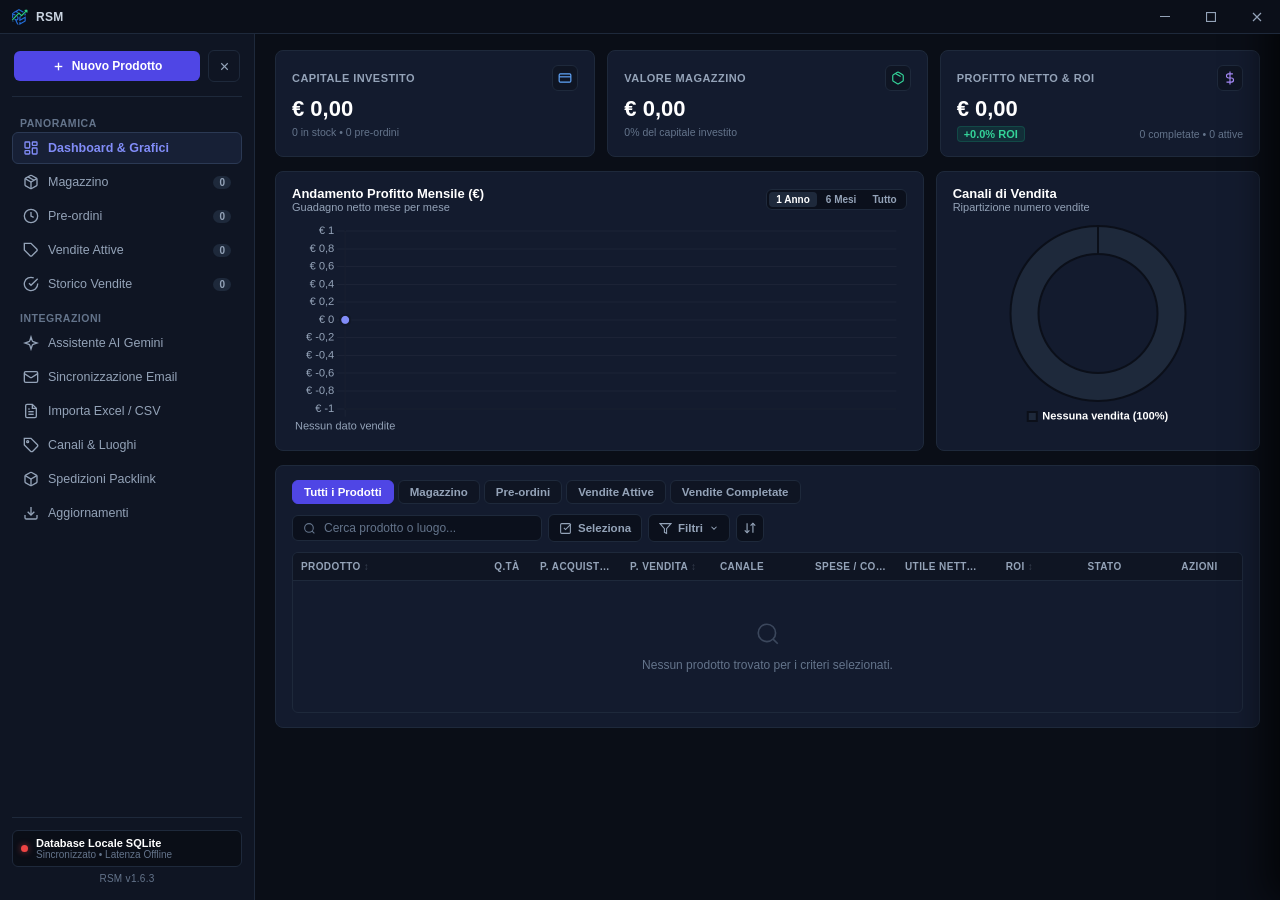
==== web/index.html @ dda4f883 "refactor(shipping): clean AI header texts and empty package fields on Custom preset" ====
<!DOCTYPE html>
<html lang="it">
<head>
  <meta charset="UTF-8" />
  <meta name="viewport" content="width=device-width, initial-scale=1.0" />
  <title></title>
  <link rel="stylesheet" href="styles.css" />
  <script src="chart.min.js"></script>
</head>
<body>
  <!-- ====================================================================
       BARRA SUPERIORE FRAMELESS (CUSTOM WINDOW TITLEBAR)
       ==================================================================== -->
  <header class="custom-titlebar" id="customTitlebar" data-tauri-drag-region>
    <div class="titlebar-left" data-tauri-drag-region ondblclick="toggleMaximizeWindow()">
      <img src="app_icon.png" alt="RSM" class="titlebar-icon" />
      <span class="titlebar-title">RSM</span>
    </div>
    <div class="titlebar-drag-region" data-tauri-drag-region ondblclick="toggleMaximizeWindow()"></div>
    <div class="titlebar-controls">
      <button type="button" class="window-ctrl-btn" id="windowMinBtn" title="Riduci a icona" onclick="minimizeWindow()" aria-label="Riduci a icona">
        <svg width="10" height="1" viewBox="0 0 10 1" fill="currentColor">
          <rect width="10" height="1"/>
        </svg>
      </button>
      <button type="button" class="window-ctrl-btn" id="windowMaxBtn" title="Ingrandisci" onclick="toggleMaximizeWindow()" aria-label="Ingrandisci o Ripristina">
        <svg width="10" height="10" viewBox="0 0 10 10" fill="none" stroke="currentColor" stroke-width="1.2">
          <rect width="9" height="9" x="0.5" y="0.5"/>
        </svg>
      </button>
      <button type="button" class="window-ctrl-btn close" id="windowCloseBtn" title="Chiudi" onclick="closeWindow()" aria-label="Chiudi finestra">
        <svg width="10" height="10" viewBox="0 0 10 10" fill="none" stroke="currentColor" stroke-width="1.2">
          <path d="M1 1l8 8M9 1L1 9"/>
        </svg>
      </button>
    </div>
  </header>

  <!-- Layout Applicativo Principale -->
  <div class="app-layout">
    
    <!-- Pulsante fluttuante per riaprire la sidebar a tutto schermo -->
    <button class="open-sidebar-btn" id="openSidebarBtn" title="Apri barra laterale" onclick="toggleSidebar(true)">
      <svg width="16" height="16" viewBox="0 0 24 24" fill="none" stroke="currentColor" stroke-width="2">
        <rect width="18" height="18" x="3" y="3" rx="2"/><path d="M9 3v18"/>
      </svg>
    </button>

    <!-- ====================================================================
         SIDEBAR DI NAVIGAZIONE (COLLAPSIBILE)
         ==================================================================== -->
    <aside class="sidebar" id="appSidebar">
      <div>
        <!-- Testata Sidebar: Pulsante Nuovo Prodotto e Chiusura Tendina -->
        <div class="sidebar-top-row">
          <button class="btn-sidebar-add" onclick="openAddProductModal()" title="Aggiungi prodotto all'inventario">
            <svg width="13" height="13" viewBox="0 0 24 24" fill="none" stroke="currentColor" stroke-width="2.5">
              <line x1="12" y1="5" x2="12" y2="19"></line><line x1="5" y1="12" x2="19" y2="12"></line>
            </svg>
            <span>Nuovo Prodotto</span>
          </button>
          <button class="sidebar-toggle-btn" id="closeSidebarBtn" title="Nascondi barra laterale" onclick="toggleSidebar(false)">
            <svg width="13" height="13" viewBox="0 0 24 24" fill="none" stroke="currentColor" stroke-width="2">
              <path d="M18 6 6 18"/><path d="m6 6 12 12"/>
            </svg>
          </button>
        </div>

        <!-- Menu di Navigazione Principale -->
        <div class="nav-group-title">PANORAMICA</div>
        <ul class="nav-list">
          <li class="nav-item active" data-section="dashboard">
            <div class="nav-item-left">
              <svg viewBox="0 0 24 24" fill="none" stroke="currentColor"><rect width="7" height="9" x="3" y="3" rx="1"/><rect width="7" height="5" x="14" y="3" rx="1"/><rect width="7" height="9" x="14" y="12" rx="1"/><rect width="7" height="5" x="3" y="16" rx="1"/></svg>
              <span>Dashboard & Grafici</span>
            </div>
          </li>
          <li class="nav-item" data-section="magazzino">
            <div class="nav-item-left">
              <svg viewBox="0 0 24 24" fill="none" stroke="currentColor"><path d="m7.5 4.27 9 5.15"/><path d="M21 8a2 2 0 0 0-1-1.73l-7-4a2 2 0 0 0-2 0l-7 4A2 2 0 0 0 3 8v8a2 2 0 0 0 1 1.73l7 4a2 2 0 0 0 2 0l7-4A2 2 0 0 0 21 16Z"/><path d="m3.3 7 8.7 5 8.7-5"/><path d="M12 22V12"/></svg>
              <span>Magazzino</span>
            </div>
            <span class="nav-badge" id="badge-stock">24</span>
          </li>
          <li class="nav-item" data-section="preordini">
            <div class="nav-item-left">
              <svg viewBox="0 0 24 24" fill="none" stroke="currentColor"><circle cx="12" cy="12" r="10"/><polyline points="12 6 12 12 16 14"/></svg>
              <span>Pre-ordini</span>
            </div>
            <span class="nav-badge" id="badge-preorder">6</span>
          </li>
          <li class="nav-item" data-section="vendite">
            <div class="nav-item-left">
              <svg viewBox="0 0 24 24" fill="none" stroke="currentColor"><path d="m20.59 13.41-7.17 7.17a2 2 0 0 1-2.83 0L2 12V2h10l8.59 8.59a2 2 0 0 1 0 2.82z"/><line x1="7" x2="7.01" y1="7" y2="7"/></svg>
              <span>Vendite Attive</span>
            </div>
            <span class="nav-badge" id="badge-active">8</span>
          </li>
          <li class="nav-item" data-section="storico">
            <div class="nav-item-left">
              <svg viewBox="0 0 24 24" fill="none" stroke="currentColor"><path d="M22 11.08V12a10 10 0 1 1-5.93-9.14"/><polyline points="22 4 12 14.01 9 11.01"/></svg>
              <span>Storico Vendite</span>
            </div>
            <span class="nav-badge" id="badge-completed">84</span>
          </li>
        </ul>

        <div class="nav-group-title">INTEGRAZIONI</div>
        <ul class="nav-list">
          <li class="nav-item" onclick="openAIModal()">
            <div class="nav-item-left">
              <svg viewBox="0 0 24 24" fill="none" stroke="currentColor"><path d="m12 3-1.9 5.8a2 2 0 0 1-1.3 1.3L3 12l5.8 1.9a2 2 0 0 1 1.3 1.3L12 21l1.9-5.8a2 2 0 0 1 1.3-1.3L21 12l-5.8-1.9a2 2 0 0 1-1.3-1.3Z"/></svg>
              <span>Assistente AI Gemini</span>
            </div>
          </li>
          <li class="nav-item" onclick="openEmailSyncModal()">
            <div class="nav-item-left">
              <svg viewBox="0 0 24 24" fill="none" stroke="currentColor"><rect width="20" height="16" x="2" y="4" rx="2"/><path d="m22 7-8.97 5.7a1.94 1.94 0 0 1-2.06 0L2 7"/></svg>
              <span>Sincronizzazione Email</span>
            </div>
          </li>
          <li class="nav-item" onclick="triggerExcelFileInput()">
            <div class="nav-item-left">
              <svg viewBox="0 0 24 24" fill="none" stroke="currentColor"><path d="M14 2H6a2 2 0 0 0-2 2v16a2 2 0 0 0 2 2h12a2 2 0 0 0 2-2V8z"/><polyline points="14 2 14 8 20 8"/><line x1="8" y1="13" x2="16" y2="13"/><line x1="8" y1="17" x2="16" y2="17"/><polyline points="10 9 9 9 8 9"/></svg>
              <span>Importa Excel / CSV</span>
            </div>
          </li>
          <li class="nav-item" onclick="openManagePlacesModal()">
            <div class="nav-item-left">
              <svg viewBox="0 0 24 24" fill="none" stroke="currentColor"><path d="M12 2H2v10l9.29 9.29c.94.94 2.48.94 3.42 0l6.58-6.58c.94-.94.94-2.48 0-3.42L12 2Z"/><circle cx="7" cy="7" r="1.5"/></svg>
              <span>Canali & Luoghi</span>
            </div>
          </li>
          <li class="nav-item" onclick="openPacklinkModal()">
            <div class="nav-item-left">
              <svg viewBox="0 0 24 24" fill="none" stroke="currentColor"><path d="M21 16V8a2 2 0 0 0-1-1.73l-7-4a2 2 0 0 0-2 0l-7 4A2 2 0 0 0 3 8v8a2 2 0 0 0 1 1.73l7 4a2 2 0 0 0 2 0l7-4A2 2 0 0 0 21 16z"/><polyline points="3.27 6.96 12 12.01 20.73 6.96"/><line x1="12" y1="22.08" x2="12" y2="12"/></svg>
              <span>Spedizioni Packlink</span>
            </div>
            <span id="packlink-nav-badge" class="nav-badge" style="display: none; background: rgba(99, 102, 241, 0.2); color: #c7d2fe; font-weight: 700; font-size: 9px; padding: 2px 5px;">PRO</span>
          </li>
          <li class="nav-item" id="nav-item-updater" onclick="checkForUpdates(true)">
            <div class="nav-item-left">
              <svg viewBox="0 0 24 24" fill="none" stroke="currentColor"><path d="M21 15v4a2 2 0 0 1-2 2H5a2 2 0 0 1-2-2v-4"/><polyline points="7 10 12 15 17 10"/><line x1="12" x2="12" y1="15" y2="3"/></svg>
              <span>Aggiornamenti</span>
            </div>
            <span id="update-badge" class="nav-badge" style="display: none; background: #10b981; color: #fff; font-weight: 700;">NEW</span>
          </li>
        </ul>
        <input type="file" id="excelFileInput" accept=".xlsx,.xlsm,.xls,.csv" style="display:none;" onchange="handleExcelFileSelected(event)" />
      </div>

      <!-- Footer della Sidebar -->
      <div class="sidebar-footer">
        <div class="status-pill">
          <div class="status-indicator" id="bridge-status-indicator"></div>
          <div>
            <div style="font-weight: 600; color: #fff;">Database Locale SQLite</div>
            <div style="font-size: 10px; color: var(--text-dim);">Sincronizzato • Latenza <span id="bridge-latency-val">1ms</span></div>
          </div>
        </div>
        <div style="font-size: 10px; color: var(--text-dim); margin-top: 6px; text-align: center; letter-spacing: 0.3px;">
          RSM v<span id="app-version-label">1.6.3</span>
        </div>
      </div>
    </aside>

    <!-- ====================================================================
         CONTENUTO PRINCIPALE (SENZA HEADER SUPERIORE, TUTTO SPAZIO UTILE)
         ==================================================================== -->
    <main class="main-wrapper">
      
      <!-- Scrollable Workspace -->
      <div class="content-scroll">

        <!-- ================================================================
             RIGA 1: 3 CARD KPI (COME DA DISEGNO)
             ================================================================ -->
        <section class="kpi-grid">
          
          <!-- Card 1: Capitale Investito -->
          <div class="flat-card kpi-card blue">
            <div class="card-content">
              <div class="kpi-card-header">
                <span class="kpi-title">Capitale Investito</span>
                <div class="kpi-icon-wrap">
                  <svg width="14" height="14" viewBox="0 0 24 24" fill="none" stroke="currentColor" stroke-width="2"><rect width="20" height="14" x="2" y="5" rx="2"/><line x1="2" x2="22" y1="10" y2="10"/></svg>
                </div>
              </div>
              <div class="kpi-value" id="kpi-invested">€ 0,00</div>
              <div class="kpi-footer">
                <span class="kpi-subtext" id="kpi-invested-sub">Magazzino e pre-ordini</span>
              </div>
            </div>
          </div>

          <!-- Card 2: Valore Magazzino -->
          <div class="flat-card kpi-card emerald">
            <div class="card-content">
              <div class="kpi-card-header">
                <span class="kpi-title">Valore Magazzino</span>
                <div class="kpi-icon-wrap">
                  <svg width="14" height="14" viewBox="0 0 24 24" fill="none" stroke="currentColor" stroke-width="2"><path d="m7.5 4.27 9 5.15"/><path d="M21 8a2 2 0 0 0-1-1.73l-7-4a2 2 0 0 0-2 0l-7 4A2 2 0 0 0 3 8v8a2 2 0 0 0 1 1.73l7 4a2 2 0 0 0 2 0l7-4A2 2 0 0 0 21 16Z"/></svg>
                </div>
              </div>
              <div class="kpi-value" id="kpi-stock">€ 0,00</div>
              <div class="kpi-footer">
                <span class="kpi-subtext" id="kpi-stock-sub">Quota capitale investito</span>
              </div>
            </div>
          </div>

          <!-- Card 3: Profitto Netto & ROI Totale -->
          <div class="flat-card kpi-card purple">
            <div class="card-content">
              <div class="kpi-card-header">
                <span class="kpi-title">Profitto Netto & ROI</span>
                <div class="kpi-icon-wrap">
                  <svg width="14" height="14" viewBox="0 0 24 24" fill="none" stroke="currentColor" stroke-width="2"><line x1="12" y1="1" x2="12" y2="23"></line><path d="M17 5H9.5a3.5 3.5 0 0 0 0 7h5a3.5 3.5 0 0 1 0 7H6"></path></svg>
                </div>
              </div>
              <div class="kpi-value" id="kpi-profit">€ 0,00</div>
              <div class="kpi-footer">
                <span class="kpi-trend positive" id="kpi-roi">+0.0% ROI</span>
                <span class="kpi-subtext" id="kpi-profit-sub">Storico vendite e attive</span>
              </div>
            </div>
          </div>

        </section>

        <!-- Card Salute Magazzino & Allerta Dead Stock (Design Ultra-Sottile: Grafico a Righe + Legenda + Freccetta Sotto) -->
        <div id="stockHealthCard" class="stock-health-card" style="display: none;">
          <!-- Barra di Progresso Segmentata (Health Bar a tutta larghezza) -->
          <div class="stock-health-bar-wrap" onclick="toggleStockHealthDetails()" title="Clicca per espandere/comprimere il dettaglio macro-blocchi">
            <div class="stock-health-bar">
              <div id="healthBarNormal" class="health-bar-segment normal" style="width: 100%;" title="Regolare (<60gg)"></div>
              <div id="healthBarWarning" class="health-bar-segment warning" style="width: 0%;" title="Attenzione (60-90gg)"></div>
              <div id="healthBarCritical" class="health-bar-segment critical" style="width: 0%;" title="Dead Stock (>90gg)"></div>
            </div>
            <div class="stock-health-bar-legend">
              <div class="legend-item"><span class="legend-dot normal"></span>&lt; 60 gg: <strong id="legendNormalText">€ 0,00</strong> (<span id="legendNormalCount">0 pz</span>)</div>
              <div class="legend-item"><span class="legend-dot warning"></span>60-90 gg: <strong id="legendWarningText">€ 0,00</strong> (<span id="legendWarningCount">0 pz</span>)</div>
              <div class="legend-item"><span class="legend-dot critical"></span>&gt; 90 gg: <strong id="legendCriticalText">€ 0,00</strong> (<span id="legendCriticalCount">0 pz</span>)</div>
            </div>
          </div>

          <!-- Freccettina discreta posizionata sotto le scritte -->
          <div class="stock-health-toggle-wrap">
            <button type="button" class="btn-stock-health-toggle-under" id="btnStockHealthToggle" onclick="toggleStockHealthDetails()" title="Espandi / Comprimi dettagli">
              <span id="stockHealthToggleLabel">Dettagli</span>
              <svg id="stockHealthChevron" width="13" height="13" viewBox="0 0 24 24" fill="none" stroke="currentColor" stroke-width="2.5" style="transition: transform 0.2s ease;">
                <polyline points="6 9 12 15 18 9"></polyline>
              </svg>
            </button>
          </div>

          <!-- Dettaglio 3 Macro-Blocchi a Scomparsa (apribile con la freccetta) -->
          <div id="stockHealthDetails" class="stock-health-details" style="display: none;">
            <div class="stock-health-grid">
              <!-- Macro Blocco 1: Regolare (<60gg) -->
              <div class="stock-macro-block normal" id="macroBlockNormal" onclick="filterByAgingBracket('normal')" title="Clicca per filtrare prodotti regolari (<60gg)">
                <div class="macro-block-header">
                  <span class="macro-badge normal">&lt; 60 giorni</span>
                  <span class="macro-label">Regolare</span>
                </div>
                <div class="macro-capital" id="macroNormalCapital">€ 0,00</div>
                <div class="macro-meta">
                  <span class="macro-count" id="macroNormalCount">0 pz</span> • <span id="macroNormalPct">0%</span>
                </div>
              </div>

              <!-- Macro Blocco 2: Attenzione (60-90gg) -->
              <div class="stock-macro-block warning" id="macroBlockWarning" onclick="filterByAgingBracket('warning')" title="Clicca per filtrare prodotti in attenzione (60-90gg)">
                <div class="macro-block-header">
                  <span class="macro-badge warning">60 - 90 giorni</span>
                  <span class="macro-label">Attenzione</span>
                </div>
                <div class="macro-capital" id="macroWarningCapital">€ 0,00</div>
                <div class="macro-meta">
                  <span class="macro-count" id="macroWarningCount">0 pz</span> • <span id="macroWarningPct">0%</span>
                </div>
              </div>

              <!-- Macro Blocco 3: Dead Stock (>90gg) -->
              <div class="stock-macro-block critical" id="macroBlockCritical" onclick="filterByAgingBracket('critical')" title="Clicca per filtrare prodotti dead stock (>90gg)">
                <div class="macro-block-header">
                  <span class="macro-badge critical">&gt; 90 giorni</span>
                  <span class="macro-label">Dead Stock</span>
                </div>
                <div class="macro-capital" id="macroCriticalCapital">€ 0,00</div>
                <div class="macro-meta">
                  <span class="macro-count" id="macroCriticalCount">0 pz</span> • <span id="macroCriticalPct">0%</span>
                </div>
              </div>
            </div>
          </div>
        </div>

        <!-- ================================================================
             RIGA 2: 2 GRAFICI (COME DA DISEGNO: GRANDE A SX, CIAMBELLA A DX)
             ================================================================ -->
        <section class="charts-grid">
          
          <!-- Grafico 1: Utili Mensili (Box Grande) -->
          <div class="flat-card">
            <div class="card-content">
              <div class="chart-card-header">
                <div class="chart-card-title">
                  <h3>Andamento Profitto Mensile (€)</h3>
                  <p>Guadagno netto mese per mese</p>
                </div>
                <div class="timeframe-pills">
                  <button type="button" class="timeframe-pill active" data-range="year" onclick="setProfitTimeframe('year')">1 Anno</button>
                  <button type="button" class="timeframe-pill" data-range="6m" onclick="setProfitTimeframe('6m')">6 Mesi</button>
                  <button type="button" class="timeframe-pill" data-range="all" onclick="setProfitTimeframe('all')">Tutto</button>
                </div>
              </div>
              <div class="chart-canvas-container">
                <canvas id="monthlyProfitChart"></canvas>
              </div>
            </div>
          </div>

          <!-- Grafico 2: Canali di Vendita (Box Destra) -->
          <div class="flat-card">
            <div class="card-content">
              <div class="chart-card-header">
                <div class="chart-card-title">
                  <h3>Canali di Vendita</h3>
                  <p>Ripartizione numero vendite</p>
                </div>
              </div>
              <div class="chart-canvas-container">
                <canvas id="platformPieChart"></canvas>
              </div>
            </div>
          </div>

        </section>

        <!-- ================================================================
             RIGA 3: SEZIONE TABELLA UNIFICATA (CON RICERCA E SCHEDE INTEGRATE)
             ================================================================ -->
        <section class="flat-card table-card">
          <div class="card-content">
            
            <!-- Barra Superiore della Tabella: Schede a Sinistra, Ricerca a Destra -->
            <div class="table-header-bar">
              <div class="table-tabs">
                <button class="table-tab-pill active" data-filter="all">Tutti i Prodotti</button>
                <button class="table-tab-pill" data-filter="stock">Magazzino</button>
                <button class="table-tab-pill" data-filter="preorder">Pre-ordini</button>
                <button class="table-tab-pill" data-filter="active-sale">Vendite Attive</button>
                <button class="table-tab-pill" data-filter="completed">Vendite Completate</button>
              </div>

              <!-- Controlli a destra: Ricerca + Filtri Avanzati + Ordinamento -->
              <div class="table-controls-right">
                <div class="table-search-wrap">
                  <svg width="13" height="13" viewBox="0 0 24 24" fill="none" stroke="currentColor" stroke-width="2">
                    <circle cx="11" cy="11" r="8"/><path d="m21 21-4.3-4.3"/>
                  </svg>
                  <input type="text" id="global-search-input" placeholder="Cerca prodotto o luogo..." autocomplete="off" autocorrect="off" autocapitalize="off" spellcheck="false" />
                </div>

                <!-- Pulsante Attiva/Disattiva Selezione Multipla -->
                <button type="button" class="btn-toggle-select" id="btnToggleSelect" onclick="toggleSelectionMode()" title="Attiva/Disattiva modalità selezione">
                  <svg width="13" height="13" viewBox="0 0 24 24" fill="none" stroke="currentColor" stroke-width="2">
                    <rect x="3" y="3" width="18" height="18" rx="2" ry="2"></rect>
                    <polyline points="9 11 12 14 22 4"></polyline>
                  </svg>
                  <span>Seleziona</span>
                  <span id="selectedCountBadge" class="selection-count-badge" style="display: none;">0</span>
                </button>

                <!-- Pulsante Mostra/Nascondi Filtri Avanzati -->
                <button type="button" class="btn-toggle-filters" id="btnToggleFilters" onclick="toggleAdvancedFilters()" title="Mostra/Nascondi filtri avanzati">
                  <svg width="13" height="13" viewBox="0 0 24 24" fill="none" stroke="currentColor" stroke-width="2">
                    <polygon points="22 3 2 3 10 12.46 10 19 14 21 14 12.46 22 3"/>
                  </svg>
                  <span>Filtri</span>
                  <svg id="toggleFilterArrow" width="10" height="10" viewBox="0 0 24 24" fill="none" stroke="currentColor" stroke-width="2.5" style="transition: transform 0.2s ease;">
                    <path d="m6 9 6 6 6-6"/>
                  </svg>
                </button>

                <!-- Pulsante Rapido Azzera Filtri -->
                <button type="button" class="btn btn-secondary" id="btnResetFilters" onclick="resetAllFilters()" title="Azzera tutti i filtri" style="display: none; align-items: center; justify-content: center; height: 28px; font-size: 11px; padding: 0 8px; line-height: 1;">
                  Azzera
                </button>

                <!-- Mini Quadratino Ordinamento -->
                <div class="sort-dropdown-wrap">
                  <button class="btn-sort-square" id="sortDropdownBtn" title="Ordina tabella" onclick="toggleSortMenu(event)">
                    <svg width="14" height="14" viewBox="0 0 24 24" fill="none" stroke="currentColor" stroke-width="2">
                      <path d="m3 16 4 4 4-4"/><path d="M7 20V4"/><path d="m21 8-4-4-4 4"/><path d="M17 4v16"/>
                    </svg>
                  </button>
                  <div class="sort-menu" id="sortMenu">
                    <div class="sort-menu-header">CRITERIO DI ORDINAMENTO</div>
                    <div class="sort-menu-item active" data-sort-key="date-desc" onclick="applySort('date', 'desc')">
                      <span>Ultima aggiunta (Recenti)</span>
                    </div>
                    <div class="sort-menu-item" data-sort-key="date-asc" onclick="applySort('date', 'asc')">
                      <span>Prima aggiunta (Vecchi)</span>
                    </div>
                    <div class="sort-menu-item" data-sort-key="purchasedPrice-desc" onclick="applySort('purchasedPrice', 'desc')">
                      <span>Prezzo acquisto (Più alto)</span>
                    </div>
                    <div class="sort-menu-item" data-sort-key="purchasedPrice-asc" onclick="applySort('purchasedPrice', 'asc')">
                      <span>Prezzo acquisto (Più basso)</span>
                    </div>
                    <div class="sort-menu-item" data-sort-key="salePrice-desc" onclick="applySort('salePrice', 'desc')">
                      <span>Prezzo vendita (Più alto)</span>
                    </div>
                    <div class="sort-menu-item" data-sort-key="profit-desc" onclick="applySort('profit', 'desc')">
                      <span>Utile netto (Maggiore)</span>
                    </div>
                    <div class="sort-menu-item" data-sort-key="roi-desc" onclick="applySort('roi', 'desc')">
                      <span>ROI (%) (Maggiore)</span>
                    </div>
                    <div class="sort-menu-item" data-sort-key="name-asc" onclick="applySort('name', 'asc')">
                      <span>Nome prodotto (A → Z)</span>
                    </div>
                  </div>
                </div>
              </div>
            </div>

            <!-- Pannello a scomparsa: Filtri Avanzati di Tabella -->
            <div id="advancedFiltersPanel" class="advanced-filters-panel" style="display: none; padding: 12px 14px; background: rgba(255,255,255,0.02); border: 1px solid var(--border-color); border-radius: 8px; margin-bottom: 12px;">
              <div style="display: grid; grid-template-columns: repeat(auto-fit, minmax(170px, 1fr)) 80px; gap: 12px; align-items: flex-end;">
                <!-- Luogo Acquisto -->
                <div>
                  <label style="display: block; font-size: 10px; font-weight: 700; color: var(--text-muted); margin-bottom: 4px; text-transform: uppercase; letter-spacing: 0.5px;">Luogo Acquisto</label>
                  <select id="filter-purchased-place" class="form-input" style="height: 32px; font-size: 11.5px; padding: 4px 8px; width: 100%;" onchange="onFilterChanged()">
                    <option value="">Tutti i luoghi</option>
                  </select>
                </div>

                <!-- Luogo Vendita -->
                <div>
                  <label style="display: block; font-size: 10px; font-weight: 700; color: var(--text-muted); margin-bottom: 4px; text-transform: uppercase; letter-spacing: 0.5px;">Luogo Vendita</label>
                  <select id="filter-selling-place" class="form-input" style="height: 32px; font-size: 11.5px; padding: 4px 8px; width: 100%;" onchange="onFilterChanged()">
                    <option value="">Tutti i marketplace</option>
                  </select>
                </div>

                <!-- Prezzo Minimo -->
                <div>
                  <label style="display: block; font-size: 10px; font-weight: 700; color: var(--text-muted); margin-bottom: 4px; text-transform: uppercase; letter-spacing: 0.5px;">Prezzo Min (€)</label>
                  <input type="number" step="0.01" min="0" id="filter-min-price" class="form-input" style="height: 32px; font-size: 11.5px; padding: 4px 8px; width: 100%;" oninput="onFilterChanged()" autocomplete="off" spellcheck="false" />
                </div>

                <!-- Prezzo Massimo -->
                <div>
                  <label style="display: block; font-size: 10px; font-weight: 700; color: var(--text-muted); margin-bottom: 4px; text-transform: uppercase; letter-spacing: 0.5px;">Prezzo Max (€)</label>
                  <input type="number" step="0.01" min="0" id="filter-max-price" class="form-input" style="height: 32px; font-size: 11.5px; padding: 4px 8px; width: 100%;" oninput="onFilterChanged()" autocomplete="off" spellcheck="false" />
                </div>

                <!-- Bottone Reset rapido -->
                <div>
                  <button type="button" class="btn btn-secondary" onclick="resetAllFilters()" style="display: inline-flex; align-items: center; justify-content: center; height: 28px; width: 100%; font-size: 11px; padding: 0; line-height: 1;">
                    Azzera
                  </button>
                </div>
              </div>
            </div>

            <!-- Tabella Dati (Pulita, Senza Emoji, Icone Vettoriali di Azione) -->
            <div class="data-table-wrap">
              <table class="data-table">
                <thead id="inventory-table-head">
                  <!-- Intestazioni generate dinamicamente da app.js -->
                </thead>
                <tbody id="inventory-table-body">
                  <!-- Righe generate dinamicamente da app.js -->
                </tbody>
              </table>
            </div>

          </div>
        </section>

      </div>

      <!-- ====================================================================
           PILLOLA FLOTTANTE: RIEPILOGO DATI PRODOTTI SELEZIONATI (ZERO-LAG)
           Posizionata all'interno di main-wrapper per ancorarsi al centro della tabella
           ==================================================================== -->
      <div id="selectionFloatingCapsule" class="selection-floating-capsule" style="display: none;" role="region" aria-label="Riepilogo prodotti selezionati">
        <div class="capsule-inner">
          <!-- Indicatore e Conteggio -->
          <div class="capsule-count">
            <span class="capsule-pulse-dot" aria-hidden="true"></span>
            <span id="capsuleSelectedCount">0 sel.</span>
          </div>

          <div class="capsule-divider" aria-hidden="true"></div>

          <!-- Spesa / Costo di Acquisto Totale -->
          <div class="capsule-stat">
            <span class="capsule-stat-label">Spesa:</span>
            <span id="capsuleTotalCost" class="capsule-stat-value">€ 0,00</span>
          </div>

          <!-- Costo Medio di Acquisto -->
          <div class="capsule-stat">
            <span class="capsule-stat-label">Media:</span>
            <span id="capsuleAvgCost" class="capsule-stat-value">€ 0,00</span>
          </div>

          <!-- Sezione Vendite / Profitti (visibile solo se presenti prodotti venduti) -->
          <div id="capsuleSalesStats" class="capsule-sales-stats" style="display: none;">
            <div class="capsule-divider" aria-hidden="true"></div>

            <div class="capsule-stat">
              <span class="capsule-stat-label">Vendita:</span>
              <span id="capsuleTotalSale" class="capsule-stat-value capsule-stat-sale">€ 0,00</span>
            </div>

            <div class="capsule-stat">
              <span class="capsule-stat-label">Utile:</span>
              <span id="capsuleTotalProfit" class="capsule-stat-value">€ 0,00</span>
              <span id="capsuleRoiBadge" class="capsule-roi-badge">+0.0% ROI</span>
            </div>
          </div>

          <div class="capsule-divider" aria-hidden="true"></div>

          <!-- Pulsante rapido deseleziona tutto -->
          <button type="button" class="capsule-btn-clear" onclick="clearAllSelections()" title="Deseleziona tutti i prodotti (Esc)" aria-label="Deseleziona tutto">
            <svg width="12" height="12" viewBox="0 0 24 24" fill="none" stroke="currentColor" stroke-width="2.5" stroke-linecap="round" stroke-linejoin="round">
              <line x1="18" y1="6" x2="6" y2="18"></line>
              <line x1="6" y1="6" x2="18" y2="18"></line>
            </svg>
          </button>
        </div>
      </div>

    </main>

  </div>

  <!-- ====================================================================
       MODALE: NUOVO / MODIFICA PRODOTTO (CALCOLO AUTOMATICO IN TEMPO REALE)
       ==================================================================== -->
  <div class="modal-backdrop" id="productModal">
    <div class="modal-card">
      <div class="modal-header">
        <h3>Aggiungi Prodotto all'Inventario</h3>
        <button class="modal-close-btn" onclick="closeModal()">&times;</button>
      </div>
      <form id="productForm" autocomplete="off" autocorrect="off" autocapitalize="off" spellcheck="false">
        <div class="modal-body">
          <!-- Banner Informativo Blocco Campi su Vendita Attiva -->
          <div id="active-sale-lock-notice" class="active-sale-lock-notice" style="display: none;">
            <svg width="14" height="14" viewBox="0 0 24 24" fill="none" stroke="currentColor" stroke-width="2">
              <rect x="3" y="11" width="18" height="11" rx="2" ry="2"></rect>
              <path d="M7 11V7a5 5 0 0 1 10 0v4"></path>
            </svg>
            <span>Vendita attiva: anagrafica prodotto bloccata. Puoi modificare solo prezzi, spese e stato.</span>
          </div>

          <div class="form-group">
            <label class="form-label" id="lbl-prod-name">Nome Prodotto / Modello</label>
            <input type="text" id="prod-name" class="form-input" required autocomplete="off" autocorrect="off" autocapitalize="off" spellcheck="false" />
          </div>

          <div class="form-row">
            <div class="form-group">
              <label class="form-label" id="lbl-prod-size">Taglia</label>
              <input type="text" id="prod-size" class="form-input" required autocomplete="off" autocorrect="off" autocapitalize="off" spellcheck="false" />
            </div>
            <div class="form-group">
              <label class="form-label" id="lbl-prod-qty">Quantità</label>
              <input type="number" id="prod-qty" class="form-input" value="1" min="1" autocomplete="off" spellcheck="false" />
            </div>
          </div>

          <div class="form-row">
            <div class="form-group" style="flex: 1;">
              <label class="form-label" id="lbl-prod-buy-place">Luogo di Acquisto</label>
              <div class="autocomplete-wrap">
                <input type="text" id="prod-buy-place" class="form-input" placeholder="es. Nike, SNKRS, Foot Locker..." autocomplete="off" autocorrect="off" autocapitalize="off" spellcheck="false" />
                <div id="dropdown-prod-buy-place" class="autocomplete-dropdown"></div>
              </div>
            </div>
            <div class="form-group" style="flex: 1;">
              <div style="display: flex; justify-content: space-between; align-items: center; margin-bottom: 2px;">
                <label class="form-label" id="lbl-prod-sell-place" style="margin-bottom: 0;">Canale di Vendita</label>
                <button type="button" class="btn-input-action" id="btn-manage-places" onclick="openManagePlacesModal()" title="Gestisci canali e luoghi">Gestisci</button>
              </div>
              <div class="autocomplete-wrap">
                <input type="text" id="prod-sell-place" class="form-input" placeholder="es. StockX, Vinted, eBay, Privato..." autocomplete="off" autocorrect="off" autocapitalize="off" spellcheck="false" />
                <div id="dropdown-prod-sell-place" class="autocomplete-dropdown"></div>
              </div>
            </div>
          </div>

          <!-- Blocco Finanziario con Calcolo Utile in Tempo Reale (Opzione A) -->
          <div style="background: rgba(14, 19, 31, 0.7); border: 1px solid rgba(59, 130, 246, 0.25); border-radius: 10px; padding: 12px; margin-bottom: 12px;">
            <div style="display: flex; justify-content: space-between; align-items: center; margin-bottom: 8px;">
              <span style="font-size: 11px; font-weight: 700; color: #93c5fd; text-transform: uppercase; letter-spacing: 0.05em;">Dati Economici</span>
              <span id="prod-modal-profit-badge" style="font-size: 11px; font-weight: 700; color: #8b9bb4; background: rgba(139, 155, 180, 0.1); border: 1px solid rgba(139, 155, 180, 0.2); padding: 2px 8px; border-radius: 6px;">
                In Stock (Nessuna vendita)
              </span>
            </div>
            <div class="form-row" style="margin-bottom: 0;">
              <div class="form-group" style="flex: 1; margin-bottom: 0;">
                <label class="form-label" style="font-size: 11px;">Prezzo Acquisto (€) *</label>
                <input type="number" step="0.01" id="prod-buy-price" class="form-input" style="background: #151b2b;" required oninput="updateModalProfitPreview()" autocomplete="off" spellcheck="false" />
              </div>
              <div class="form-group" style="flex: 1; margin-bottom: 0;">
                <label class="form-label" style="font-size: 11px;">Prezzo Vendita (€)</label>
                <input type="number" step="0.01" id="prod-sold-price" class="form-input" style="background: #151b2b;" oninput="updateModalProfitPreview()" autocomplete="off" spellcheck="false" />
              </div>
              <div class="form-group" style="flex: 1; margin-bottom: 0;">
                <label class="form-label" style="font-size: 11px; color: #93c5fd;">Commissioni / Spese (€)</label>
                <input type="number" step="0.01" id="prod-fees" class="form-input" style="background: #151b2b; border-color: rgba(59, 130, 246, 0.35);" placeholder="0.00" oninput="updateModalProfitPreview()" autocomplete="off" spellcheck="false" />
              </div>
            </div>
          </div>

          <div class="form-group" style="margin-top: 6px;">
            <label class="form-label">Stato</label>
            <select id="prod-status" class="form-input" style="background:#0b101c; color:#fff;" onchange="onModalStatusChange(this.value)">
              <option value="stock">Magazzino</option>
              <option value="preorder">Pre-ordine</option>
              <option value="active-sale">Vendita attiva</option>
              <option value="completed">Venduto</option>
            </select>
          </div>

          <div class="form-group" style="margin-top: 6px;">
            <label class="form-label" id="lbl-prod-notes">Note</label>
            <input type="text" id="prod-notes" class="form-input" autocomplete="off" autocorrect="off" autocapitalize="off" spellcheck="false" />
          </div>

        </div>
        <div class="modal-footer">
          <button type="button" class="btn btn-secondary" onclick="closeModal()">Annulla</button>
          <button type="submit" class="btn btn-primary">Salva nel Database</button>
        </div>
      </form>
    </div>
  </div>

  <!-- ====================================================================
       MODALE: PREZZI DI MERCATO EBAY (IDENTICO AD EBAYPRICEDIALOG)
       ==================================================================== -->
  <div class="modal-backdrop" id="ebayModal">
    <div class="modal-card" style="width: 480px; max-width: 92vw;">
      <div class="modal-header">
        <div>
          <h3 style="font-size: 14px; font-weight: 700; color: #fff;">Prezzi di Mercato eBay</h3>
          <p id="ebay-subtitle" style="font-size: 11px; color: var(--text-muted); margin-top: 2px;">
            Caricamento...
          </p>
        </div>
        <button class="modal-close-btn" onclick="closeModal()">&times;</button>
      </div>
      <div class="modal-body">
        <div id="ebay-loading" style="text-align: center; padding: 28px; color: var(--text-muted);">
          <div style="font-size: 12.5px;">Recupero prezzi in corso...</div>
        </div>

        <div id="ebay-results" style="display: none; margin-top: 6px;">
          <div style="display: grid; grid-template-columns: repeat(3, 1fr); gap: 10px; margin-bottom: 16px;">
            <div style="background: var(--bg-card); border: 1px solid var(--border-color); padding: 12px 8px; border-radius: 8px; text-align: center;">
              <div style="font-size: 10px; font-weight: 700; color: var(--text-muted); text-transform: uppercase; letter-spacing: 0.5px;">MINIMO</div>
              <div style="font-size: 16px; font-weight: 800; color: #10b981; margin-top: 4px;" id="ebay-min-val">€ 0,00</div>
            </div>
            <div style="background: var(--bg-card); border: 1px solid var(--border-color); padding: 12px 8px; border-radius: 8px; text-align: center;">
              <div style="font-size: 10px; font-weight: 700; color: var(--text-muted); text-transform: uppercase; letter-spacing: 0.5px;">MEDIO</div>
              <div style="font-size: 16px; font-weight: 800; color: #3b82f6; margin-top: 4px;" id="ebay-avg-val">€ 0,00</div>
            </div>
            <div style="background: var(--bg-card); border: 1px solid var(--border-color); padding: 12px 8px; border-radius: 8px; text-align: center;">
              <div style="font-size: 10px; font-weight: 700; color: var(--text-muted); text-transform: uppercase; letter-spacing: 0.5px;">MASSIMO</div>
              <div style="font-size: 16px; font-weight: 800; color: #f59e0b; margin-top: 4px;" id="ebay-max-val">€ 0,00</div>
            </div>
          </div>
          <div id="ebay-count-text" style="font-size: 11.5px; color: var(--text-muted); text-align: center; padding: 4px 0;">
            Analizzate 0 inserzioni controllate su eBay.it
          </div>
        </div>
      </div>
      <div class="modal-footer" style="display: flex; justify-content: space-between; align-items: center;">
        <button type="button" class="btn btn-secondary" id="btn-ebay-browser" onclick="openEbayInBrowser()">
          Vedi su eBay
        </button>
        <button type="button" class="btn btn-secondary" onclick="closeModal()">Chiudi</button>
      </div>
    </div>
  </div>

  <!-- ====================================================================
       MODALE: INSERIMENTO RAPIDO CON AI GEMINI (IDENTICO AD AIDIALOG)
       ==================================================================== -->
  <div class="modal-backdrop" id="aiModal">
    <div class="modal-card" style="width: 580px; max-width: 92vw;">
      <div class="modal-header">
        <div>
          <h3 style="font-size: 14px; font-weight: 700; color: #fff;">Inserimento Rapido con AI</h3>
          <p style="font-size: 11px; color: var(--text-muted); margin-top: 2px;">
            Descrivi i prodotti a voce o per testo e Gemini estrarrà automaticamente tutti i dati.
          </p>
        </div>
        <button class="modal-close-btn" onclick="closeModal()">&times;</button>
      </div>
      <div class="modal-body">
        
        <div style="background: var(--bg-card); border: 1px solid var(--border-color); border-radius: var(--radius-sm); padding: 12px 14px;">
          <div style="display: flex; justify-content: space-between; align-items: center; margin-bottom: 6px;">
            <span style="font-size: 11px; font-weight: 700; color: var(--text-main); letter-spacing: 0.5px;">COSA VUOI AGGIUNGERE?</span>
            <button type="button" id="btn-mic" class="btn-icon-square" onclick="toggleVoiceRecording()" title="Dettatura vocale con microfono">
              <svg width="15" height="15" viewBox="0 0 24 24" fill="none" stroke="currentColor" stroke-width="2">
                <path d="M12 2a3 3 0 0 0-3 3v7a3 3 0 0 0 6 0V5a3 3 0 0 0-3-3Z"/>
                <path d="M19 10v2a7 7 0 0 1-14 0v-2"/>
                <line x1="12" x2="12" y1="19" y2="22"/>
              </svg>
            </button>
          </div>
          <textarea id="ai-prompt-text" class="form-input" style="height: 110px; resize: vertical; line-height: 1.5; font-family: inherit; width: 100%;" autocomplete="off" autocorrect="off" autocapitalize="off" spellcheck="false"></textarea>
        </div>

        <div id="ai-status-msg" style="font-size: 11.5px; color: var(--text-muted); min-height: 16px;"></div>

        <!-- Tabella anteprima prodotti estratti -->
        <div id="ai-results-wrap" style="display: none; margin-top: 12px;">
          <div style="font-size: 11px; font-weight: 700; color: #818cf8; margin-bottom: 8px; text-transform: uppercase; letter-spacing: 0.5px;">Prodotti Estratti:</div>
          <div style="max-height: 180px; overflow-y: auto; border: 1px solid var(--border-color); border-radius: 8px; background: #0b101c;">
            <table class="inventory-table">
              <thead>
                <tr>
                  <th style="width: 44%;">Prodotto</th>
                  <th class="col-center" style="width: 14%;">Taglia</th>
                  <th class="col-center" style="width: 12%;">Q.tà</th>
                  <th class="col-center" style="width: 16%;">P. Acquisto</th>
                  <th style="width: 14%;">Luogo</th>
                </tr>
              </thead>
              <tbody id="ai-results-body"></tbody>
            </table>
          </div>
        </div>

      </div>
      <div class="modal-footer" style="display: flex; justify-content: space-between; align-items: center;">
        <button type="button" class="btn btn-secondary" onclick="closeModal()">Annulla</button>
        <div style="display: flex; gap: 8px;">
          <button type="button" id="btn-ai-analyze" class="btn btn-primary" onclick="handleAIAnalyze()">Analizza e Crea</button>
          <button type="button" id="btn-ai-save-all" class="btn btn-primary" style="background: #059669; display: none;" onclick="handleAISaveAll()">Salva nell'Inventario</button>
        </div>
      </div>
    </div>
  </div>

  <!-- ====================================================================
       MODALE: SINCRONIZZAZIONE EMAIL ORDINI (IDENTICO AD EMAILSYNCDIALOG)
       ==================================================================== -->
  <div class="modal-backdrop" id="emailSyncModal">
    <div class="modal-card" style="width: 860px; max-width: 94vw;">
      <div class="modal-header">
        <div>
          <h3 style="font-size: 14px; font-weight: 700; color: #fff;">Sincronizzazione Ordini via Email</h3>
          <p style="font-size: 11px; color: var(--text-muted); margin-top: 2px;">
            Scarica le conferme d'ordine non lette da Gmail ed estrai i prodotti nei Pre-ordini con Gemini.
          </p>
        </div>
        <button class="modal-close-btn" onclick="closeModal()">&times;</button>
      </div>
      <div class="modal-body">
        
        <!-- Box Credenziali -->
        <div style="background: #0b101c; border: 1px solid var(--border-color); border-radius: 8px; padding: 14px 16px;">
          <div style="display: flex; gap: 14px; align-items: flex-end; flex-wrap: wrap;">
            <div style="flex: 1; min-width: 220px; display: flex; flex-direction: column; gap: 4px;">
              <label class="form-label" for="email-sync-address" style="display: block; font-size: 11px; margin-bottom: 2px;">Email Gmail:</label>
              <input type="email" id="email-sync-address" class="form-input" style="height: 32px; font-size: 12px; width: 100%; box-sizing: border-box;" autocomplete="off" autocorrect="off" autocapitalize="off" spellcheck="false" />
            </div>
            <div style="flex: 1; min-width: 220px; display: flex; flex-direction: column; gap: 4px;">
              <label class="form-label" for="email-sync-pwd" style="display: block; font-size: 11px; margin-bottom: 2px;">Password App (16 car.):</label>
              <div style="display: flex; gap: 6px; align-items: center; width: 100%;">
                <input type="password" id="email-sync-pwd" class="form-input" style="height: 32px; font-size: 12px; flex: 1; box-sizing: border-box;" autocomplete="new-password" spellcheck="false" placeholder="Inserisci password a 16 caratteri" />
                <label style="display: flex; align-items: center; gap: 4px; font-size: 11px; color: var(--text-muted); cursor: pointer; white-space: nowrap;">
                  <input type="checkbox" id="email-show-pwd" onchange="toggleEmailPwdVisibility(this.checked)" /> Mostra
                </label>
              </div>
            </div>
            <div style="display: flex; gap: 8px; margin-bottom: 1px;">
              <button type="button" class="btn btn-secondary" style="height: 32px; font-size: 11.5px;" onclick="testEmailConnection()">Test Connessione</button>
              <button type="button" class="btn btn-primary" style="height: 32px; font-size: 11.5px; background: #2563eb;" onclick="saveEmailCredentials()">Salva Dati</button>
            </div>
          </div>
          <div style="font-size: 10.5px; color: var(--text-dim); margin-top: 8px;">
            Inserisci una password per le app di Google generata con verifica a 2 fattori attiva.
          </div>
        </div>

        <!-- Barra di scansione -->
        <div style="display: flex; justify-content: space-between; align-items: center; margin-top: 6px; margin-bottom: 2px; flex-wrap: wrap; gap: 10px;">
          <button type="button" id="btn-start-email-scan" class="btn btn-primary" onclick="startEmailScan()">
            <svg width="14" height="14" viewBox="0 0 24 24" fill="none" stroke="currentColor" stroke-width="2"><path d="m22 2-7 20-4-9-9-4Z"/><path d="M22 2 11 13"/></svg>
            <span>Avvia Scansione Email Non Lette</span>
          </button>
          <div id="email-scan-status" style="font-size: 11.5px; color: var(--text-muted);">Pronto per la scansione delle email.</div>
        </div>

        <!-- Tabella Prodotti Rilevati -->
        <div style="max-height: 240px; overflow-y: auto; border: 1px solid var(--border-color); border-radius: 8px; background: #0b101c;">
          <table class="inventory-table">
            <thead>
              <tr>
                <th style="width: 36%;">PRODOTTO RILEVATO</th>
                <th class="col-center" style="width: 12%;">TAGLIA</th>
                <th class="col-center" style="width: 10%;">Q.TÀ</th>
                <th class="col-center" style="width: 14%;">PREZZO (€)</th>
                <th style="width: 14%;">NEGOZIO / SITO</th>
                <th class="col-center" style="width: 14%;">DATA ORDINE</th>
              </tr>
            </thead>
            <tbody id="email-sync-table-body">
              <tr>
                <td colspan="6" style="text-align: center; color: var(--text-dim); padding: 20px;">
                  Nessun prodotto in attesa di importazione. Fai clic su "Avvia Scansione Email Non Lette".
                </td>
              </tr>
            </tbody>
          </table>
        </div>

      </div>
      <div class="modal-footer" style="display: flex; justify-content: space-between; align-items: center;">
        <div id="email-sync-count-info" style="font-size: 11px; font-weight: 600; color: var(--text-muted);">
          Nessun prodotto in attesa di importazione.
        </div>
        <div style="display: flex; gap: 8px;">
          <button type="button" class="btn btn-secondary" onclick="closeModal()">Chiudi</button>
          <button type="button" id="btn-save-email-preorders" class="btn btn-primary" style="background: #059669; display: none;" onclick="saveEmailPreorders()">
            Salva Tutti nei Pre-ordini
          </button>
        </div>
      </div>
    </div>
  </div>

  <!-- ====================================================================
       MODALE: SUGGERIMENTO CONTESTUALE IMPORTAZIONE EXCEL / CSV (EXCELHINTDIALOG)
       ==================================================================== -->
  <div class="modal-backdrop" id="excelHintModal">
    <div class="modal-card" style="width: 540px; max-width: 92vw;">
      <div class="modal-header">
        <div>
          <h3 style="font-size: 14px; font-weight: 700; color: #fff;">Suggerimento per l'AI (opzionale)</h3>
          <p id="excel-hint-filename" style="font-size: 11px; color: var(--text-muted); margin-top: 2px;">
            File selezionato: -
          </p>
        </div>
        <button class="modal-close-btn" onclick="closeModal()">&times;</button>
      </div>
      <div class="modal-body">
        <p style="font-size: 11.5px; color: var(--text-muted); line-height: 1.5; margin-bottom: 12px;">
          Puoi fornire indicazioni contestuali per aiutare Gemini a interpretare correttamente il foglio di calcolo. Lascia vuoto per procedere con le regole standard.
        </p>

        <div style="background: var(--bg-card); border: 1px solid var(--border-color); border-radius: var(--radius-sm); padding: 12px 14px;">
          <textarea id="excel-hint-text" class="form-input" style="height: 100px; resize: vertical; line-height: 1.5; font-family: inherit; width: 100%;" placeholder="Es: Dalla riga 15 in poi sono pre-ordini, oppure il campo Costo corrisponde al prezzo di acquisto..." autocomplete="off" autocorrect="off" autocapitalize="off" spellcheck="false"></textarea>
        </div>

        <div id="excel-parse-status" style="font-size: 11.5px; color: #818cf8; min-height: 16px; margin-top: 8px;"></div>
      </div>
      <div class="modal-footer" style="display: flex; justify-content: space-between; align-items: center;">
        <button type="button" class="btn btn-secondary" onclick="closeModal()">Annulla</button>
        <div style="display: flex; gap: 8px;">
          <button type="button" class="btn btn-secondary" id="btn-excel-no-hint" onclick="executeExcelAnalysis(false)">Procedi senza note</button>
          <button type="button" class="btn btn-primary" id="btn-excel-with-hint" onclick="executeExcelAnalysis(true)">Procedi con nota</button>
        </div>
      </div>
    </div>
  </div>

  <!-- ====================================================================
       MODALE: ANTEPRIMA IMPORTAZIONE EXCEL CON AI (EXCELIMPORTDIALOG)
       ==================================================================== -->
  <div class="modal-backdrop" id="excelPreviewModal">
    <div class="modal-card" style="width: 860px; max-width: 95vw;">
      <div class="modal-header">
        <div>
          <h3 style="font-size: 14px; font-weight: 700; color: #fff;">Importazione Excel con AI</h3>
          <p id="excel-preview-subtitle" style="font-size: 11px; color: var(--text-muted); margin-top: 2px;">
            L'AI ha analizzato il file e identificato i prodotti pronti per l'importazione.
          </p>
        </div>
        <button class="modal-close-btn" onclick="closeModal()">&times;</button>
      </div>
      <div class="modal-body">
        <!-- Tabella Anteprima Prodotti Estratti -->
        <div style="max-height: 340px; overflow-y: auto; border: 1px solid var(--border-color); border-radius: 8px; background: #0b101c;">
          <table class="inventory-table">
            <thead>
              <tr>
                <th style="width: 30%;">PRODOTTO</th>
                <th class="col-center" style="width: 10%;">TAGLIA</th>
                <th class="col-center" style="width: 9%;">Q.TÀ</th>
                <th class="col-center" style="width: 14%;">P. ACQUISTO</th>
                <th style="width: 13%;">L. ACQUISTO</th>
                <th style="width: 13%;">L. VENDITA</th>
                <th class="col-center" style="width: 11%;">STATO</th>
              </tr>
            </thead>
            <tbody id="excel-preview-tbody">
              <!-- Popolato dinamicamente da app.js -->
            </tbody>
          </table>
        </div>
      </div>
      <div class="modal-footer" style="display: flex; justify-content: space-between; align-items: center;">
        <div id="excel-summary-count" style="font-size: 11px; font-weight: 600; color: var(--text-muted);">
          0 prodotti pronti per l'importazione.
        </div>
        <div style="display: flex; gap: 8px;">
          <button type="button" class="btn btn-secondary" onclick="closeModal()">Annulla</button>
          <button type="button" id="btn-excel-confirm-save" class="btn btn-primary" style="background: #059669;" onclick="saveExcelExtractedProducts()">
            Conferma e Salva
          </button>
        </div>
      </div>
    </div>
  </div>

  <!-- ====================================================================
       SIDE-DRAWER OVERLAY: DETTAGLIO PRODOTTO (SLIDE-OVER DA DESTRA)
       ==================================================================== -->
  <div id="drawerBackdrop" class="drawer-backdrop" onclick="closeDrawer()"></div>

  <aside id="sideDrawer" class="side-drawer">
    <!-- Header -->
    <div class="drawer-header">
      <div class="drawer-header-left">
        <span id="drawerStatusBadge" class="status-badge stock">
          <span style="display:inline-block; width:5px; height:5px; border-radius:50%; background:currentColor;"></span>
          <span id="drawerStatusText">Magazzino</span>
        </span>
      </div>
      <button class="drawer-close-btn" onclick="closeDrawer()" title="Chiudi (ESC)">
        <svg width="15" height="15" viewBox="0 0 24 24" fill="none" stroke="currentColor" stroke-width="2"><path d="M18 6 6 18"/><path d="m6 6 12 12"/></svg>
      </button>
    </div>

    <!-- Body Scrollabile -->
    <div class="drawer-body">
      <!-- Titolo & Luogo Acquisto -->
      <div class="drawer-title-section">
        <h2 id="drawerTitle">Nome Prodotto</h2>
        <p id="drawerPlace" style="font-size: 11px; color: var(--text-dim); margin-top: 2px;">Luogo di Acquisto</p>
      </div>

      <!-- Quick Metrics Grid -->
      <div class="drawer-metrics-grid">
        <div class="drawer-metric-card">
          <div class="drawer-metric-label">Acquisto</div>
          <div class="drawer-metric-val" id="drawerBuyPrice">€ 0,00</div>
        </div>
        <div class="drawer-metric-card">
          <div class="drawer-metric-label">Vendita / Stima</div>
          <div class="drawer-metric-val" id="drawerSellPrice">€ 0,00</div>
        </div>
        <div class="drawer-metric-card">
          <div class="drawer-metric-label">Utile Netto</div>
          <div class="drawer-metric-val profit" id="drawerProfit">+€ 0,00</div>
        </div>
      </div>

      <!-- Dati Acquisto & Logistica -->
      <div class="drawer-section">
        <div class="drawer-section-title">Dati Acquisto & Logistica</div>
        <div class="drawer-grid-fields">
          <div>
            <span class="drawer-field-label">Taglia / Misura:</span>
            <span class="drawer-field-val" id="drawerSize">EU 43</span>
          </div>
          <div>
            <span class="drawer-field-label">Quantità:</span>
            <span class="drawer-field-val" id="drawerQty">1 pz</span>
          </div>
          <div>
            <span class="drawer-field-label">Store / Fornitore:</span>
            <span class="drawer-field-val" id="drawerStore">SNKRS</span>
          </div>
          <div>
            <span class="drawer-field-label">Data Inserimento:</span>
            <span class="drawer-field-val" id="drawerDate">2026-10-01</span>
          </div>
        </div>
      </div>

      <!-- Canale & Vendita -->
      <div class="drawer-section">
        <div class="drawer-section-title">Canale & Vendita</div>
        <div class="drawer-grid-fields">
          <div>
            <span class="drawer-field-label">Piattaforma:</span>
            <span class="drawer-field-val" id="drawerChannel" style="color: #818cf8;">-</span>
          </div>
          <div>
            <span class="drawer-field-label">ROI Calcolato:</span>
            <span class="drawer-field-val" id="drawerRoi" style="color: #34d399;">-</span>
          </div>
          <div style="grid-column: span 2;">
            <span class="drawer-field-label">Commissioni Piattaforma:</span>
            <span class="drawer-field-val" id="drawerFees">€ 0,00</span>
          </div>
        </div>
      </div>

      <!-- Note e Condizioni -->
      <div class="drawer-section">
        <div class="drawer-section-title">Note e Condizioni</div>
        <p id="drawerNotes" style="font-size: 11.5px; color: var(--text-muted); line-height: 1.5; margin: 0;">
          Prodotto originale verificato con scatola integra e accessori originali inclusi.
        </p>
      </div>

      <!-- Cronologia Eventi -->
      <div class="drawer-section">
        <div class="drawer-section-title">Cronologia Prodotto</div>
        <div class="drawer-timeline" id="drawerTimeline">
          <!-- Popolato dinamicamente da app.js -->
        </div>
      </div>
    </div>

    <!-- Footer Azioni Rapide -->
    <div class="drawer-footer">
      <button type="button" class="btn btn-secondary" id="drawerEbayBtn">
        <svg width="13" height="13" viewBox="0 0 24 24" fill="none" stroke="currentColor" stroke-width="2"><circle cx="11" cy="11" r="8"/><path d="m21 21-4.3-4.3"/></svg>
        <span>Lookup eBay</span>
      </button>
      <div style="display: flex; gap: 6px;">
        <button type="button" class="btn btn-secondary" id="drawerEditBtn">Modifica</button>
        <button type="button" class="btn btn-primary" id="drawerStatusActionBtn">Segna Venduto</button>
      </div>
    </div>
  </aside>

  <!-- ====================================================================
       MENU CONTESTUALE PERSONALIZZATO (CLICK TASTO DESTRO TABELLA)
       ==================================================================== -->
  <div id="tableContextMenu" class="context-menu" style="display: none;">
    <div class="context-menu-header" id="ctxMenuHeader">1 Prodotto Selezionato</div>
    <div class="context-menu-separator"></div>
    <button type="button" class="context-menu-item" id="ctxItemEdit" onclick="ctxActionEdit()">
      <svg width="13" height="13" viewBox="0 0 24 24" fill="none" stroke="currentColor" stroke-width="2"><path d="M17 3a2.85 2.83 0 1 1 4 4L7.5 20.5 2 22l1.5-5.5Z"/></svg>
      <span>Modifica</span>
    </button>
    <button type="button" class="context-menu-item" id="ctxItemDuplicate" onclick="ctxActionDuplicate()">
      <svg width="13" height="13" viewBox="0 0 24 24" fill="none" stroke="currentColor" stroke-width="2"><rect width="14" height="14" x="8" y="8" rx="2" ry="2"/><path d="M4 16c-1.1 0-2-.9-2-2V4c0-1.1.9-2 2-2h10c1.1 0 2 .9 2 2"/></svg>
      <span>Duplica</span>
    </button>
    <div class="context-menu-separator" id="ctxSepStatus"></div>
    <button type="button" class="context-menu-item" id="ctxItemSell" onclick="ctxActionSell()">
      <svg width="13" height="13" viewBox="0 0 24 24" fill="none" stroke="currentColor" stroke-width="2"><line x1="12" y1="1" x2="12" y2="23"></line><path d="M17 5H9.5a3.5 3.5 0 0 0 0 7h5a3.5 3.5 0 0 1 0 7H6"></path></svg>
      <span>Metti in vendita</span>
    </button>
    <button type="button" class="context-menu-item" id="ctxItemStock" onclick="ctxActionStock()">
      <svg width="13" height="13" viewBox="0 0 24 24" fill="none" stroke="currentColor" stroke-width="2"><path d="m7.5 4.27 9 5.15"/><path d="M21 8a2 2 0 0 0-1-1.73l-7-4a2 2 0 0 0-2 0l-7 4A2 2 0 0 0 3 8v8a2 2 0 0 0 1 1.73l7 4a2 2 0 0 0 2 0l7-4A2 2 0 0 0 21 16Z"/></svg>
      <span>Conferma in magazzino</span>
    </button>
    <button type="button" class="context-menu-item" id="ctxItemComplete" onclick="ctxActionComplete()">
      <svg width="13" height="13" viewBox="0 0 24 24" fill="none" stroke="currentColor" stroke-width="2"><path d="M22 11.08V12a10 10 0 1 1-5.93-9.14"/><polyline points="22 4 12 14.01 9 11.01"/></svg>
      <span>Completa Vendita</span>
    </button>
    <div class="context-menu-separator" id="ctxSepEbay"></div>
    <button type="button" class="context-menu-item" id="ctxItemSearchEbay" onclick="ctxActionSearchEbay()">
      <svg width="13" height="13" viewBox="0 0 24 24" fill="none" stroke="currentColor" stroke-width="2"><circle cx="11" cy="11" r="8"/><path d="m21 21-4.3-4.3"/></svg>
      <span>Cerca su eBay</span>
    </button>
    <button type="button" class="context-menu-item" id="ctxItemEbayPrices" onclick="ctxActionEbayPrices()">
      <svg width="13" height="13" viewBox="0 0 24 24" fill="none" stroke="currentColor" stroke-width="2"><polyline points="23 6 13.5 15.5 8.5 10.5 1 18"/><polyline points="17 6 23 6 23 12"/></svg>
      <span>Stima Prezzi eBay</span>
    </button>
    <div class="context-menu-separator"></div>
    <button type="button" class="context-menu-item danger" id="ctxItemDelete" onclick="ctxActionDelete()">
      <svg width="13" height="13" viewBox="0 0 24 24" fill="none" stroke="currentColor" stroke-width="2"><path d="M3 6h18"/><path d="M19 6v14c0 1-1 2-2 2H7c-1 0-2-1-2-2V6"/><path d="M8 6V4c0-1 1-2 2-2h4c1 0 2 1 2 2v2"/></svg>
      <span>Elimina</span>
    </button>
  </div>

  <!-- ====================================================================
       MODALE: METTI IN VENDITA MULTIPLA (BULK STATUS DIALOG)
       ==================================================================== -->
  <div class="modal-backdrop" id="bulkSaleModal">
    <div class="modal-card" style="max-width: 460px;">
      <div class="modal-header">
        <h3 id="bulkSaleModalTitle">Metti in Vendita</h3>
        <button class="modal-close-btn" onclick="closeBulkSaleModal()">&times;</button>
      </div>
      <form id="bulkSaleForm" autocomplete="off" autocorrect="off" autocapitalize="off" spellcheck="false" onsubmit="handleBulkSaleSubmit(event)">
        <div class="modal-body">
          <p id="bulkSaleModalSubtitle" style="font-size: 11.5px; color: var(--text-muted); margin-bottom: 14px; line-height: 1.4;">
            Stai per mettere in vendita i prodotti selezionati. Il prezzo totale e le commissioni verranno ripartiti equamente e verrà creato un gruppo di vendita unico.
          </p>

          <div class="form-group" id="bulk-sale-qty-group" style="margin-bottom: 12px; display: none;">
            <label class="form-label">Quantità da mettere in vendita</label>
            <select id="bulk-sale-qty-select" class="form-input"></select>
            <span id="bulk-sale-qty-hint" style="display: block; font-size: 10.5px; color: var(--text-dim); margin-top: 4px;"></span>
          </div>

          <div class="form-group" style="margin-bottom: 12px;">
            <label class="form-label" id="bulk-sale-price-label">Prezzo di Vendita TOTALE (€) *</label>
            <input type="number" step="0.01" min="0" id="bulk-sale-total-price" class="form-input" placeholder="0.00" required autocomplete="off" spellcheck="false" />
          </div>

          <div class="form-group" style="margin-bottom: 12px;">
            <label class="form-label">Commissioni / Spese TOTALI (€)</label>
            <input type="number" step="0.01" min="0" id="bulk-sale-total-fees" class="form-input" value="0.00" autocomplete="off" spellcheck="false" />
          </div>

          <div class="form-group" style="margin-bottom: 12px;">
            <div style="display: flex; justify-content: space-between; align-items: center; margin-bottom: 2px;">
              <label class="form-label" style="margin-bottom: 0;">Canale di Vendita</label>
              <button type="button" class="btn-input-action" onclick="openManagePlacesModal()" title="Gestisci canali e luoghi">Gestisci</button>
            </div>
            <div class="autocomplete-wrap">
              <input type="text" id="bulk-sale-place" class="form-input" placeholder="es. Vinted, StockX, Wallapop..." autocomplete="off" autocorrect="off" autocapitalize="off" spellcheck="false" />
              <div id="dropdown-bulk-sale-place" class="autocomplete-dropdown"></div>
            </div>
          </div>
        </div>
        <div class="modal-footer" style="display: flex; justify-content: flex-end; gap: 8px;">
          <button type="button" class="btn btn-secondary" onclick="closeBulkSaleModal()">Annulla</button>
          <button type="submit" class="btn btn-primary">Conferma Vendita</button>
        </div>
      </form>
    </div>
  </div>

  <!-- ====================================================================
       MODALE: CONFERMA IN MAGAZZINO (SPOSTAMENTO DA PRE-ORDINE)
       ==================================================================== -->
  <div class="modal-backdrop" id="confirmStockModal">
    <div class="modal-card" style="max-width: 460px;">
      <div class="modal-header">
        <h3 id="confirmStockModalTitle">Conferma in Magazzino</h3>
        <button class="modal-close-btn" onclick="closeConfirmStockModal()">&times;</button>
      </div>
      <form id="confirmStockForm" autocomplete="off" autocorrect="off" autocapitalize="off" spellcheck="false" onsubmit="handleConfirmStockSubmit(event)">
        <div class="modal-body">
          <p id="confirmStockModalSubtitle" style="font-size: 11.5px; color: var(--text-muted); margin-bottom: 14px; line-height: 1.4;">
            Conferma l'arrivo dei prodotti in magazzino per renderli disponibili per la vendita.
          </p>

          <div class="form-group" id="confirm-stock-qty-group" style="margin-bottom: 12px; display: none;">
            <label class="form-label">Quantità arrivata in Magazzino</label>
            <select id="confirm-stock-qty-select" class="form-input"></select>
            <span id="confirm-stock-qty-hint" style="display: block; font-size: 10.5px; color: var(--text-dim); margin-top: 4px;"></span>
          </div>

          <div id="confirm-stock-single-hint" style="font-size: 11px; color: var(--text-muted); padding: 10px 12px; background: rgba(16, 185, 129, 0.08); border: 1px solid rgba(16, 185, 129, 0.2); border-radius: var(--radius-sm); margin-bottom: 8px;">
            Il prodotto selezionato passerà dallo stato di Pre-ordine a Disponibile in Magazzino.
          </div>
        </div>
        <div class="modal-footer" style="display: flex; justify-content: flex-end; gap: 8px;">
          <button type="button" class="btn btn-secondary" onclick="closeConfirmStockModal()">Annulla</button>
          <button type="submit" class="btn btn-primary" id="btnConfirmStockSubmit">Conferma Spostamento</button>
        </div>
      </form>
    </div>
  </div>

  <!-- ====================================================================
       MODALE: GESTIONE CANALI E LUOGHI DINAMICI (CUSTOM PLACES MANAGER)
       ==================================================================== -->
  <div class="modal-backdrop" id="managePlacesModal">
    <div class="modal-card" style="width: 520px; max-width: 94vw;">
      <div class="modal-header">
        <div>
          <h3 style="font-size: 14px; font-weight: 700; color: #fff;">Gestione Canali e Luoghi</h3>
          <p style="font-size: 11px; color: var(--text-muted); margin-top: 2px;">
            Personalizza i marketplace e visualizza i canali di vendita e acquisto disponibili.
          </p>
        </div>
        <button class="modal-close-btn" onclick="closeManagePlacesModal()">&times;</button>
      </div>
      <div class="modal-body" style="display: flex; flex-direction: column; gap: 16px;">
        
        <!-- Form Aggiunta Nuovo Canale -->
        <div style="background: var(--bg-card); border: 1px solid var(--border-color); border-radius: var(--radius-sm); padding: 12px 14px;">
          <label class="form-label" for="new-place-input" style="font-size: 11px; margin-bottom: 6px;">AGGIUNGI NUOVO CANALE DI VENDITA</label>
          <div style="display: flex; gap: 8px;">
            <input type="text" id="new-place-input" class="form-input" placeholder="es. Vestiaire Collective, Subito..." style="flex: 1;" onkeydown="if(event.key==='Enter'){event.preventDefault();submitAddCustomPlace();}" autocomplete="off" autocorrect="off" autocapitalize="off" spellcheck="false" />
            <button type="button" class="btn btn-primary" onclick="submitAddCustomPlace()" style="white-space: nowrap;">
              <svg width="13" height="13" viewBox="0 0 24 24" fill="none" stroke="currentColor" stroke-width="2"><line x1="12" y1="5" x2="12" y2="19"></line><line x1="5" y1="12" x2="19" y2="12"></line></svg>
              <span>Aggiungi</span>
            </button>
          </div>
        </div>

        <!-- Sezione Canali di Vendita Attivi -->
        <div>
          <div style="display: flex; justify-content: space-between; align-items: center; margin-bottom: 6px;">
            <span style="font-size: 11px; font-weight: 700; color: var(--text-main); text-transform: uppercase; letter-spacing: 0.5px;">Canali di Vendita & Marketplace</span>
            <span style="font-size: 10.5px; color: var(--text-dim);" id="selling-places-count">0 canali</span>
          </div>
          <div class="places-grid" id="selling-places-chips">
            <!-- Popolato dinamicamente da app.js -->
          </div>
        </div>

        <!-- Sezione Luoghi di Acquisto -->
        <div>
          <div style="display: flex; justify-content: space-between; align-items: center; margin-bottom: 6px;">
            <span style="font-size: 11px; font-weight: 700; color: var(--text-main); text-transform: uppercase; letter-spacing: 0.5px;">Luoghi di Acquisto Registrati</span>
            <span style="font-size: 10.5px; color: var(--text-dim);" id="purchased-places-count">0 luoghi</span>
          </div>
          <div class="places-grid" id="purchased-places-chips">
            <!-- Popolato dinamicamente da app.js -->
          </div>
        </div>

      </div>
      <div class="modal-footer" style="display: flex; justify-content: flex-end;">
        <button type="button" class="btn btn-secondary" onclick="closeManagePlacesModal()">Chiudi</button>
      </div>
    </div>
  </div>

  <!-- ====================================================================
       MODALE: SPEDIZIONI PACKLINK PRO (OPZIONE 1: TOP HERO WIDE 980PX + 2 COLONNE)
       ==================================================================== -->
  <div class="modal-backdrop" id="packlinkModal">
    <div class="modal-card" style="max-width: 980px; width: 95vw;">
      <div class="modal-header">
        <div style="display: flex; align-items: center; gap: 8px;">
          <h3 style="margin: 0; font-size: 14px; font-weight: 700; color: #fff;">Nuova Spedizione Packlink PRO</h3>
          <span id="packlink-api-badge" style="font-size: 10px; font-weight: 700; padding: 2px 8px; border-radius: 9999px; background: rgba(99, 102, 241, 0.15); color: #818cf8; border: 1px solid rgba(99, 102, 241, 0.3);">REST API v1</span>
        </div>
        <button class="modal-close-btn" onclick="closePacklinkModal()">&times;</button>
      </div>

      <!-- Banner Configurazione API Key (visibile se non configurata o al click su Chiave API) -->
      <div id="pk-api-key-banner" style="background: rgba(245, 158, 11, 0.08); border-bottom: 1px solid rgba(245, 158, 11, 0.2); padding: 10px 20px; font-size: 11px; display: none;">
        <div style="display: flex; justify-content: space-between; align-items: center; margin-bottom: 6px;">
          <span id="pk-banner-status-text" style="color: #f59e0b; font-weight: 600;">Configura Chiave API Packlink PRO</span>
          <span style="color: var(--text-dim); font-size: 10px;">Salvata localmente nel tuo config.json personale</span>
        </div>
        <div style="display: flex; gap: 8px;">
          <input type="password" id="pk-api-key-input" class="form-input" placeholder="Incolla qui la tua API Key di Packlink PRO..." style="font-size: 11px; padding: 6px 10px;" />
          <button type="button" class="btn btn-primary" onclick="savePacklinkApiKey()" style="font-size: 11px; padding: 6px 14px; white-space: nowrap;">Salva Chiave</button>
        </div>
      </div>

      <form id="packlinkForm" autocomplete="off" autocorrect="off" autocapitalize="off" spellcheck="false" onsubmit="handlePacklinkSubmit(event)">
        <div class="modal-body" style="padding: 16px 20px; max-height: calc(85vh - 120px); overflow-y: auto; display: flex; flex-direction: column; gap: 16px;">
          
          <!-- 1. HERO BOX: INCOLLA RAPIDO CON AI (A TUTTA LARGHEZZA) -->
          <div style="background: var(--bg-card); border: 1px solid var(--border-color); border-radius: var(--radius-sm); padding: 12px 14px;">
            <div style="display: flex; justify-content: space-between; align-items: center; margin-bottom: 8px;">
              <div style="display: flex; align-items: center; gap: 6px;">
                <span style="display: inline-block; width: 7px; height: 7px; border-radius: 50%; background: #818cf8;"></span>
                <span style="font-size: 11px; font-weight: 700; color: #818cf8; text-transform: uppercase; letter-spacing: 0.5px;">Incolla Rapido con AI</span>
              </div>
              <span id="pk-ai-status-hint" style="font-size: 11px; color: var(--text-dim);">Incolla il testo grezzo dell'ordine e clicca il pulsante per compilare automaticamente tutti i campi del destinatario.</span>
            </div>
            
            <div style="display: grid; grid-template-columns: 1fr 220px; gap: 12px; align-items: stretch;">
              <textarea id="pk-smart-paste" class="form-input" rows="3" placeholder="Incolla qui l'intero testo dell'ordine (es. 'Spedisci a Marco Rossi, via roma 14 scala B int 3, cap 20121 Milano, tel 333 1234567, email marco.rossi@email.it, pacco scarpe 1.2kg')..." style="font-size: 11.5px; height: 78px; resize: none;"></textarea>
              
              <button type="button" class="btn btn-primary" id="btn-pk-ai-extract" onclick="handlePacklinkAiExtract()" style="width: 100%; height: 100%; min-height: 78px; font-weight: 700; font-size: 12px; padding: 10px 14px; display: flex; flex-direction: column; align-items: center; justify-content: center; gap: 6px; cursor: pointer; border-radius: var(--radius-sm); transition: all 0.15s ease;">
                <svg width="18" height="18" viewBox="0 0 24 24" fill="none" stroke="currentColor" stroke-width="2"><path d="m12 3-1.9 5.8a2 2 0 0 1-1.3 1.3L3 12l5.8 1.9a2 2 0 0 1 1.3 1.3L12 21l1.9-5.8a2 2 0 0 1 1.3-1.3L21 12l-5.8-1.9a2 2 0 0 1-1.3-1.3Z"/></svg>
                <span>Invia a Gemini &amp; Compila Campi</span>
              </button>
            </div>
          </div>

          <!-- 2. BLOCCHI INFERIORI: 2 COLONNE IDENTICHE E SIMMETRICHE (50% / 50%) -->
          <div style="display: grid; grid-template-columns: 1fr 1fr; gap: 16px; align-items: stretch;">
            
            <!-- COLONNA 1: DATI DESTINATARIO -->
            <div style="background: var(--bg-card); border: 1px solid var(--border-color); border-radius: var(--radius-sm); padding: 14px; display: flex; flex-direction: column; justify-content: space-between; gap: 10px;">
              <div>
                <div style="display: flex; justify-content: space-between; align-items: center; border-bottom: 1px solid var(--border-light); padding-bottom: 6px; margin-bottom: 10px;">
                  <span style="font-size: 11px; font-weight: 700; color: var(--text-muted); text-transform: uppercase; letter-spacing: 0.5px; display: flex; align-items: center; gap: 6px;">
                    <svg width="14" height="14" viewBox="0 0 24 24" fill="none" stroke="currentColor" stroke-width="2"><path d="M20 21v-2a4 4 0 0 0-4-4H8a4 4 0 0 0-4 4v2"/><circle cx="12" cy="7" r="4"/></svg>
                    Dati Destinatario
                  </span>
                  <span style="font-size: 10px; color: var(--text-dim);">Mittente da account</span>
                </div>

                <div class="form-group" style="margin-bottom: 8px;">
                  <label class="form-label">Nome e Cognome / Ragione Sociale *</label>
                  <input type="text" id="pk-name" class="form-input" placeholder="Mario Rossi" required />
                </div>

                <div class="form-group" style="margin-bottom: 8px;">
                  <label class="form-label">Indirizzo (Via/Piazza e Civico) *</label>
                  <input type="text" id="pk-street1" class="form-input" placeholder="Via Roma 14" required />
                </div>

                <div class="form-group" style="margin-bottom: 8px;">
                  <label class="form-label">Interno / Scala / Citofono (Opzionale)</label>
                  <input type="text" id="pk-street2" class="form-input" placeholder="Scala B, Int. 4" />
                </div>

                <div style="display: grid; grid-template-columns: 110px 1fr; gap: 8px; margin-bottom: 8px;">
                  <div class="form-group" style="margin-bottom: 0;">
                    <label class="form-label">CAP *</label>
                    <input type="text" id="pk-zip" class="form-input" placeholder="20121" maxlength="10" required />
                  </div>
                  <div class="form-group" style="margin-bottom: 0;">
                    <label class="form-label">Città *</label>
                    <input type="text" id="pk-city" class="form-input" placeholder="Milano" required />
                  </div>
                </div>

                <div style="display: grid; grid-template-columns: 1fr 80px; gap: 8px; margin-bottom: 8px;">
                  <div class="form-group" style="margin-bottom: 0;">
                    <label class="form-label">Provincia</label>
                    <input type="text" id="pk-state" class="form-input" placeholder="MI" maxlength="4" />
                  </div>
                  <div class="form-group" style="margin-bottom: 0;">
                    <label class="form-label">Nazione</label>
                    <input type="text" id="pk-country" class="form-input" value="IT" maxlength="2" />
                  </div>
                </div>

                <div style="display: grid; grid-template-columns: 1fr 1fr; gap: 8px;">
                  <div class="form-group" style="margin-bottom: 0;">
                    <label class="form-label">Telefono *</label>
                    <input type="tel" id="pk-phone" class="form-input" placeholder="+39 333 1234567" required />
                  </div>
                  <div class="form-group" style="margin-bottom: 0;">
                    <label class="form-label">Email (Opzionale)</label>
                    <input type="email" id="pk-email" class="form-input" placeholder="cliente@email.it" />
                  </div>
                </div>
              </div>
            </div>

            <!-- COLONNA 2: DATI PACCO & PRESET RAPIDI -->
            <div style="background: var(--bg-card); border: 1px solid var(--border-color); border-radius: var(--radius-sm); padding: 14px; display: flex; flex-direction: column; justify-content: space-between; gap: 10px;">
              <div>
                <div style="display: flex; justify-content: space-between; align-items: center; border-bottom: 1px solid var(--border-light); padding-bottom: 6px; margin-bottom: 10px;">
                  <span style="font-size: 11px; font-weight: 700; color: var(--text-muted); text-transform: uppercase; letter-spacing: 0.5px; display: flex; align-items: center; gap: 6px;">
                    <svg width="14" height="14" viewBox="0 0 24 24" fill="none" stroke="currentColor" stroke-width="2"><path d="M21 16V8a2 2 0 0 0-1-1.73l-7-4a2 2 0 0 0-2 0l-7 4A2 2 0 0 0 3 8v8a2 2 0 0 0 1 1.73l7 4a2 2 0 0 0 2 0l7-4A2 2 0 0 0 21 16z"/></svg>
                    Dati Pacco &amp; Preset
                  </span>
                  <span style="font-size: 10px; color: var(--text-dim);">1 collo</span>
                </div>

                <!-- Preset Buttons -->
                <div style="margin-bottom: 12px;">
                  <label class="form-label" style="margin-bottom: 6px;">Preset Rapidi Formato</label>
                  <div style="display: grid; grid-template-columns: repeat(3, 1fr); gap: 6px;">
                    <button type="button" class="btn btn-secondary pk-preset-btn active" id="btnPresetShoes" onclick="setPacklinkPreset('shoes')" style="padding: 7px 6px; text-align: center; font-size: 11px;">
                      <div style="font-weight: 600;">Scarpe</div>
                      <div style="font-size: 9.5px; opacity: 0.75;">1.2 kg • 34x23x13</div>
                    </button>
                    <button type="button" class="btn btn-secondary pk-preset-btn" id="btnPresetEnvelope" onclick="setPacklinkPreset('envelope')" style="padding: 7px 6px; text-align: center; font-size: 11px;">
                      <div style="font-weight: 600;">Busta</div>
                      <div style="font-size: 9.5px; opacity: 0.75;">0.3 kg • 25x20x5</div>
                    </button>
                    <button type="button" class="btn btn-secondary pk-preset-btn" id="btnPresetCustom" onclick="setPacklinkPreset('custom')" style="padding: 7px 6px; text-align: center; font-size: 11px;">
                      <div style="font-weight: 600;">Custom</div>
                      <div style="font-size: 9.5px; opacity: 0.75;">Personalizzato</div>
                    </button>
                  </div>
                </div>

                <!-- Peso -->
                <div class="form-group" style="margin-bottom: 10px;">
                  <label class="form-label">Peso Effettivo (kg) *</label>
                  <input type="number" id="pk-weight" class="form-input" value="1.2" step="0.1" min="0.1" placeholder="0.0" style="font-size: 12px; font-weight: 600;" required />
                </div>

                <!-- Misure Grid -->
                <div class="form-group" style="margin-bottom: 10px;">
                  <label class="form-label">Dimensioni Pacco (L &times; W &times; H cm) *</label>
                  <div style="display: grid; grid-template-columns: repeat(3, 1fr); gap: 8px;">
                    <div style="position: relative;">
                      <input type="number" id="pk-length" class="form-input" value="34" step="1" min="1" placeholder="0" style="text-align: center; font-size: 12px; padding: 6px 2px;" required />
                      <span style="position: absolute; right: 6px; top: 7px; font-size: 9.5px; color: var(--text-dim); pointer-events: none;">L</span>
                    </div>
                    <div style="position: relative;">
                      <input type="number" id="pk-width" class="form-input" value="23" step="1" min="1" placeholder="0" style="text-align: center; font-size: 12px; padding: 6px 2px;" required />
                      <span style="position: absolute; right: 6px; top: 7px; font-size: 9.5px; color: var(--text-dim); pointer-events: none;">W</span>
                    </div>
                    <div style="position: relative;">
                      <input type="number" id="pk-height" class="form-input" value="13" step="1" min="1" placeholder="0" style="text-align: center; font-size: 12px; padding: 6px 2px;" required />
                      <span style="position: absolute; right: 6px; top: 7px; font-size: 9.5px; color: var(--text-dim); pointer-events: none;">H</span>
                    </div>
                  </div>
                </div>

                <div class="form-group" style="margin-bottom: 0;">
                  <label class="form-label">Descrizione Contenuto per Corriere</label>
                  <input type="text" id="pk-content" class="form-input" value="Scarpe / Sneakers" placeholder="Es. Abbigliamento, Sneakers..." />
                </div>
              </div>

              <div style="padding: 8px 10px; background: rgba(99, 102, 241, 0.08); border: 1px solid rgba(99, 102, 241, 0.25); border-radius: var(--radius-sm); font-size: 10.5px; color: var(--text-muted); display: flex; align-items: center; gap: 6px; margin-top: 4px;">
                <svg width="14" height="14" viewBox="0 0 24 24" fill="none" stroke="#818cf8" stroke-width="2"><circle cx="12" cy="12" r="10"/><path d="m9 12 2 2 4-4"/></svg>
                <span>Genera la bozza con calcolo automatico tariffe corrieri.</span>
              </div>
            </div>

          </div>

        </div>

        <div class="modal-footer" style="display: flex; justify-content: space-between; align-items: center; padding: 12px 20px;">
          <div style="font-size: 10.5px; color: var(--text-dim); display: flex; align-items: center; gap: 6px;">
            <svg width="14" height="14" viewBox="0 0 24 24" fill="none" stroke="currentColor" stroke-width="2" style="color: #818cf8;"><path d="M12 22s8-4 8-10V5l-8-3-8 3v7c0 6 8 10 8 10z"/></svg>
            <span>Genera bozza su Packlink PRO per pagamento ed etichetta</span>
          </div>
          <div style="display: flex; gap: 8px;">
            <button type="button" class="btn btn-secondary" onclick="togglePacklinkConfigBanner()" id="btnTogglePkKey" style="font-size: 11px;">Chiave API</button>
            <button type="button" class="btn btn-secondary" onclick="closePacklinkModal()">Annulla</button>
            <button type="submit" class="btn btn-primary" id="btnPacklinkSubmit" style="font-weight: 600;">
              Crea Bozza Packlink
            </button>
          </div>
        </div>
      </form>
    </div>
  </div>

  <!-- ====================================================================
       MODALE: AGGIORNAMENTO DISPONIBILE (IDENTICO AD UPDATEDIALOG)
       ==================================================================== -->
  <div class="modal-backdrop" id="updateModal">
    <div class="modal-card" style="width: 540px; max-width: 94vw;">
      <div class="modal-header">
        <div>
          <h3 style="font-size: 14px; font-weight: 700; color: #fff;">Nuova Versione Disponibile</h3>
          <p id="update-subtitle" style="font-size: 11px; color: var(--text-muted); margin-top: 2px;">
            Versione <strong id="update-target-version" style="color: #10b981;">v...</strong> disponibile (versione attuale: <span id="update-current-version">v1.6.3</span>)
          </p>
        </div>
        <button class="modal-close-btn" id="update-close-x" onclick="closeUpdateModal()">&times;</button>
      </div>
      <div class="modal-body" style="display: flex; flex-direction: column; gap: 12px;">
        
        <div>
          <span style="font-size: 10px; font-weight: 700; color: var(--text-dim); text-transform: uppercase; letter-spacing: 0.5px;">NOVITÀ DELL'AGGIORNAMENTO:</span>
          <div id="update-changelog-box" style="margin-top: 6px; background: #0b101c; border: 1px solid var(--border-color); border-radius: var(--radius-sm); padding: 12px; font-size: 11.5px; line-height: 1.6; color: #cbd5e1; max-height: 180px; overflow-y: auto; white-space: pre-wrap; word-break: break-word; scrollbar-width: thin; scrollbar-color: #334155 #0b101c;">
            <!-- Popolato dinamicamente -->
          </div>
        </div>

        <!-- Garanzia sicurezza dati e configurazione locale -->
        <div style="display: flex; align-items: center; gap: 8px; background: rgba(16, 185, 129, 0.08); border: 1px solid rgba(16, 185, 129, 0.2); border-radius: var(--radius-sm); padding: 8px 12px;">
          <svg width="15" height="15" viewBox="0 0 24 24" fill="none" stroke="#10b981" stroke-width="2" style="flex-shrink: 0;"><path d="M12 22s8-4 8-10V5l-8-3-8 3v7c0 6 8 10 8 10z"/></svg>
          <span style="font-size: 11px; color: #34d399; font-weight: 500;">
            I tuoi dati locali (database SQLite e configurazioni) sono protetti e non verranno toccati.
          </span>
        </div>

        <!-- Barra di avanzamento (visibile durante il download) -->
        <div id="update-progress-wrap" style="display: none; margin-top: 4px;">
          <div style="background: #1e293b; height: 8px; border-radius: 4px; overflow: hidden; margin-bottom: 6px;">
            <div id="update-progress-bar" style="background: #10b981; height: 100%; width: 0%; transition: width 0.15s ease;"></div>
          </div>
          <div id="update-status-label" style="font-size: 11.5px; color: #cbd5e1; font-weight: 500;">
            Download dell'aggiornamento in corso...
          </div>
        </div>

      </div>
      <div class="modal-footer" style="display: flex; justify-content: space-between; align-items: center;">
        <button type="button" class="btn btn-secondary" id="btn-update-cancel" onclick="closeUpdateModal()">Più Tardi</button>
        <button type="button" class="btn btn-primary" id="btn-update-start" style="background: #059669;" onclick="startAppUpdate()">
          <svg width="13" height="13" viewBox="0 0 24 24" fill="none" stroke="currentColor" stroke-width="2"><path d="M21 15v4a2 2 0 0 1-2 2H5a2 2 0 0 1-2-2v-4"/><polyline points="7 10 12 15 17 10"/><line x1="12" x2="12" y1="15" y2="3"/></svg>
          <span>Aggiorna Ora</span>
        </button>
      </div>
    </div>
  </div>

  <!-- ====================================================================
       MODALE: MOTORE LOCALE NON RAGGIUNGIBILE (BRIDGE OFFLINE)
       ==================================================================== -->
  <div class="modal-backdrop" id="bridgeOfflineModal">
    <div class="modal-card" style="width: 520px; max-width: 94vw;">
      <div class="modal-header">
        <div style="display: flex; align-items: center; gap: 10px;">
          <div style="width: 32px; height: 32px; border-radius: 8px; background: rgba(239, 68, 68, 0.15); display: flex; align-items: center; justify-content: center; color: #ef4444; flex-shrink: 0;">
            <svg width="18" height="18" viewBox="0 0 24 24" fill="none" stroke="currentColor" stroke-width="2"><circle cx="12" cy="12" r="10"/><line x1="12" y1="8" x2="12" y2="12"/><line x1="12" y1="16" x2="12.01" y2="16"/></svg>
          </div>
          <div>
            <h3 style="font-size: 14px; font-weight: 700; color: #fff;">Motore Locale non Raggiungibile</h3>
            <p style="font-size: 11px; color: var(--text-muted); margin-top: 2px;">
              Il server bridge Python locale (porta 28472) non risponde alle chiamate.
            </p>
          </div>
        </div>
        <button class="modal-close-btn" onclick="closeBridgeOfflineModal()">&times;</button>
      </div>
      <div class="modal-body" style="display: flex; flex-direction: column; gap: 12px;">
        <p style="font-size: 12px; color: #cbd5e1; line-height: 1.6; margin: 0;">
          L'applicazione non riesce a comunicare con il backend locale. Se il motore Python non è riuscito ad avviarsi, consulta il file di log per individuare l'errore:
        </p>
        <div style="background: #0b101c; border: 1px solid var(--border-color); border-radius: 6px; padding: 10px 12px; font-family: monospace; font-size: 11.5px; color: #38bdf8; display: flex; align-items: center; gap: 8px;">
          <svg width="14" height="14" viewBox="0 0 24 24" fill="none" stroke="currentColor" stroke-width="2"><path d="M14 2H6a2 2 0 0 0-2 2v16a2 2 0 0 0 2 2h12a2 2 0 0 0 2-2V8z"/><polyline points="14 2 14 8 20 8"/><line x1="16" y1="13" x2="8" y2="13"/><line x1="16" y1="17" x2="8" y2="17"/></svg>
          <span>data/bridge.log</span>
        </div>
        <div style="font-size: 11px; color: var(--text-dim); line-height: 1.5;">
          Possibili cause: permessi di esecuzione, librerie mancanti o porta occupata da un altro processo.
        </div>
      </div>
      <div class="modal-footer" style="display: flex; justify-content: space-between; align-items: center;">
        <button type="button" class="btn btn-secondary" onclick="closeBridgeOfflineModal()">Continua Comunque</button>
        <button type="button" class="btn btn-primary" id="btn-retry-bridge" style="background: #2563eb;" onclick="retryBridgeConnection()">
          <svg width="13" height="13" viewBox="0 0 24 24" fill="none" stroke="currentColor" stroke-width="2"><path d="M21 2v6h-6"/><path d="M3 12a9 9 0 0 1 15-6.7L21 8"/><path d="M3 22v-6h6"/><path d="M21 12a9 9 0 0 1-15 6.7L3 16"/></svg>
          <span id="btn-retry-bridge-label">Riprova Connessione</span>
        </button>
      </div>
    </div>
  </div>

  <!-- Toast Notifiche -->
  <div class="toast" id="toastNotification"></div>

  <!-- Script Applicativo -->
  <script src="app.js"></script>
</body>
</html>
---- web/styles.css ----
/* ==========================================================================
   RSM NEXT-GEN - MINIMAL & CLEAN THEME (TAURI / WEB)
   Custom layout based on user wireframe:
   - Collapsible Sidebar with top-right toggle button
   - Action buttons consolidated in Sidebar
   - Top header removed (clean full-screen content)
   - 3 KPI Cards top row
   - 2 Charts middle row
   - Unified Table bottom section with integrated tabs & search box
   - Zero emojis in table / professional vector SVG icons
   ========================================================================== */

:root {
  --bg-app: #0a0e17;
  --bg-sidebar: #0f1523;
  --bg-card: #131b2e;
  --bg-card-hover: #18223a;
  --bg-input: #0b101c;
  
  --border-color: #1e293b;
  --border-light: #283548;

  --text-main: #f1f5f9;
  --text-muted: #94a3b8;
  --text-dim: #64748b;

  --accent-primary: #4f46e5;
  --accent-primary-hover: #4338ca;
  --accent-blue: #3b82f6;
  --accent-emerald: #10b981;
  --accent-amber: #f59e0b;
  --accent-purple: #8b5cf6;
  --accent-rose: #f43f5e;

  --radius-sm: 6px;
  --radius-md: 8px;
  --radius-lg: 10px;
}

* {
  box-sizing: border-box;
  margin: 0;
  padding: 0;
  -webkit-font-smoothing: antialiased;
  scrollbar-width: thin;
  scrollbar-color: #334155 #0b101c;
}

/* Scrollbar Personalizzata Globale Dark Theme (Zero-Lag) */
::-webkit-scrollbar {
  width: 6px;
  height: 6px;
}

::-webkit-scrollbar-track {
  background: #0b101c;
  border-radius: 4px;
}

::-webkit-scrollbar-thumb {
  background: #27354a;
  border-radius: 4px;
  border: 1px solid #141c2c;
  transition: background 0.15s ease;
}

::-webkit-scrollbar-thumb:hover {
  background: #3b82f6;
}

::-webkit-scrollbar-corner {
  background: #0b101c;
}

/* Rimuove le frecce per aumentare/diminuire i numeri in tutti i campi numerici */
input[type="number"]::-webkit-outer-spin-button,
input[type="number"]::-webkit-inner-spin-button {
  -webkit-appearance: none;
  margin: 0;
}

input[type="number"] {
  -moz-appearance: textfield;
  appearance: textfield;
}

body {
  font-family: -apple-system, BlinkMacSystemFont, "Segoe UI", Roboto, Helvetica, Arial, sans-serif;
  background-color: var(--bg-app);
  color: var(--text-main);
  height: 100vh;
  overflow: hidden;
  user-select: none;
  display: flex;
  flex-direction: column;
}

/* ==========================================================================
   CUSTOM FRAMELESS TITLEBAR (34PX ZERO-LAG NATIVE CHROME)
   ========================================================================== */
.custom-titlebar {
  height: 34px;
  min-height: 34px;
  background-color: #0b0f19;
  border-bottom: 1px solid var(--border-color);
  display: flex;
  align-items: center;
  justify-content: space-between;
  user-select: none;
  z-index: 1000;
  position: relative;
  width: 100%;
  padding: 0;
  box-sizing: border-box;
  flex-shrink: 0;
}

.titlebar-left {
  display: flex;
  align-items: center;
  gap: 8px;
  padding-left: 12px;
  height: 100%;
  cursor: default;
}

.titlebar-icon {
  width: 16px;
  height: 16px;
  object-fit: contain;
  border-radius: 3px;
  pointer-events: none;
}

.titlebar-title {
  font-size: 12px;
  font-weight: 600;
  color: #cbd5e1;
  letter-spacing: 0.3px;
  pointer-events: none;
}

.titlebar-drag-region {
  flex: 1;
  height: 100%;
  cursor: default;
}

.titlebar-controls {
  display: flex;
  align-items: center;
  height: 100%;
}

.window-ctrl-btn {
  display: inline-flex;
  align-items: center;
  justify-content: center;
  width: 46px;
  height: 100%;
  background: transparent;
  border: none;
  color: #94a3b8;
  transition: background-color 0.12s ease, color 0.12s ease;
  cursor: pointer;
  padding: 0;
  margin: 0;
  outline: none;
}

.window-ctrl-btn:hover {
  background-color: rgba(255, 255, 255, 0.08);
  color: #ffffff;
}

.window-ctrl-btn.close:hover {
  background-color: #ef4444 !important;
  color: #ffffff !important;
}

.window-ctrl-btn:active {
  background-color: rgba(255, 255, 255, 0.14);
}

.window-ctrl-btn.close:active {
  background-color: #dc2626 !important;
}

/* App Container Layout */
.app-layout {
  display: flex;
  flex: 1;
  height: calc(100vh - 34px);
  width: 100vw;
  overflow: hidden;
  position: relative;
}

/* Floating button to reopen sidebar when collapsed */
.open-sidebar-btn {
  position: absolute;
  top: 14px;
  left: 14px;
  z-index: 50;
  background: var(--bg-sidebar);
  border: 1px solid var(--border-color);
  color: var(--text-muted);
  width: 32px;
  height: 32px;
  border-radius: var(--radius-sm);
  display: none;
  align-items: center;
  justify-content: center;
  cursor: pointer;
  transition: background 0.15s ease, color 0.15s ease, border-color 0.15s ease;
}

.open-sidebar-btn.visible {
  display: flex;
}

.open-sidebar-btn:hover {
  background: var(--bg-card);
  color: #fff;
  border-color: var(--accent-blue);
}

/* ==========================================================================
   SIDEBAR (COLLAPSIBLE WITH FULL-SCREEN TOGGLE)
   ========================================================================== */
.sidebar {
  width: 255px;
  min-width: 255px;
  background-color: var(--bg-sidebar);
  border-right: 1px solid var(--border-color);
  display: flex;
  flex-direction: column;
  justify-content: space-between;
  padding: 16px 12px;
  z-index: 10;
  transition: width 0.22s cubic-bezier(0.2, 0, 0, 1), min-width 0.22s cubic-bezier(0.2, 0, 0, 1), padding 0.22s cubic-bezier(0.2, 0, 0, 1), opacity 0.22s ease;
}

.sidebar.collapsed {
  width: 0;
  min-width: 0;
  padding: 0;
  border-right: none;
  overflow: hidden;
  opacity: 0;
  pointer-events: none;
}

/* Sidebar Header: Compact top row with Nuovo Prodotto + Close Button */
.sidebar-top-row {
  display: flex;
  align-items: center;
  gap: 8px;
  padding: 0 2px 14px 2px;
  border-bottom: 1px solid var(--border-color);
  margin-bottom: 14px;
}

.sidebar-top-row .btn-sidebar-add {
  flex: 1;
  display: flex;
  align-items: center;
  justify-content: center;
  gap: 7px;
  padding: 8px 10px;
  border-radius: var(--radius-sm);
  background: var(--accent-primary);
  color: white;
  font-size: 12px;
  font-weight: 600;
  border: none;
  cursor: pointer;
  transition: background 0.15s ease;
  white-space: nowrap;
}

.sidebar-top-row .btn-sidebar-add:hover {
  background: var(--accent-primary-hover);
}

.sidebar-top-row .sidebar-toggle-btn {
  background: transparent;
  border: 1px solid var(--border-color);
  color: var(--text-muted);
  width: 32px;
  height: 32px;
  min-width: 32px;
  border-radius: var(--radius-sm);
  display: flex;
  align-items: center;
  justify-content: center;
  cursor: pointer;
  transition: all 0.15s ease;
  flex-shrink: 0;
}

.sidebar-top-row .sidebar-toggle-btn:hover {
  background: var(--bg-card);
  color: #fff;
  border-color: var(--border-light);
}

.sidebar-toggle-btn {
  background: transparent;
  border: 1px solid var(--border-color);
  color: var(--text-muted);
  width: 28px;
  height: 28px;
  border-radius: var(--radius-sm);
  display: flex;
  align-items: center;
  justify-content: center;
  cursor: pointer;
  transition: all 0.15s ease;
}

.sidebar-toggle-btn:hover {
  background: var(--bg-card);
  color: #fff;
  border-color: var(--border-light);
}

/* Quick Action Button in Sidebar (Fallback) */
.sidebar-action-wrap {
  margin-bottom: 14px;
  padding: 0 2px;
}

.btn-sidebar-add {
  width: 100%;
  display: flex;
  align-items: center;
  justify-content: center;
  gap: 8px;
  padding: 9px 12px;
  border-radius: var(--radius-sm);
  background: var(--accent-primary);
  color: white;
  font-size: 12.5px;
  font-weight: 600;
  border: none;
  cursor: pointer;
  transition: background 0.15s ease;
}

.btn-sidebar-add:hover {
  background: var(--accent-primary-hover);
}

.btn-sidebar-icon {
  width: 36px;
  height: 36px;
  border-radius: var(--radius-sm);
  background: #111827;
  border: 1px solid var(--border-color);
  color: #94a3b8;
  display: flex;
  align-items: center;
  justify-content: center;
  cursor: pointer;
  transition: all 0.15s ease;
  flex-shrink: 0;
}

.btn-sidebar-icon:hover {
  background: #1e293b;
  color: #fff;
  border-color: #38bdf8;
}

.btn-icon-square {
  width: 30px;
  height: 30px;
  border-radius: var(--radius-sm);
  background: var(--bg-input);
  border: 1px solid var(--border-color);
  color: var(--text-muted);
  display: flex;
  align-items: center;
  justify-content: center;
  cursor: pointer;
  transition: all 0.15s ease;
}

.btn-icon-square:hover {
  background: #1e293b;
  color: #fff;
  border-color: #334155;
}

.btn-icon-square.countdown {
  background: rgba(245, 158, 11, 0.2);
  border-color: #f59e0b;
  color: #f59e0b;
  animation: pulse-countdown 1s infinite;
}

@keyframes pulse-countdown {
  0% { transform: scale(1); }
  50% { transform: scale(1.06); }
  100% { transform: scale(1); }
}

.btn-icon-square.recording {
  background: rgba(239, 68, 68, 0.2);
  border-color: #ef4444;
  color: #ef4444;
  animation: pulse-recording 1.2s infinite;
}

@keyframes pulse-recording {
  0% { transform: scale(1); }
  50% { transform: scale(1.08); }
  100% { transform: scale(1); }
}

/* Nav Groups */
.nav-group-title {
  font-size: 10.5px;
  font-weight: 700;
  text-transform: uppercase;
  letter-spacing: 0.05em;
  color: var(--text-dim);
  padding: 6px 8px 3px 8px;
  margin-top: 6px;
}

.nav-list {
  list-style: none;
  display: flex;
  flex-direction: column;
  gap: 2px;
}

.nav-item {
  display: flex;
  align-items: center;
  justify-content: space-between;
  padding: 7px 10px;
  border-radius: var(--radius-sm);
  color: var(--text-muted);
  font-size: 12.5px;
  font-weight: 500;
  cursor: pointer;
  border: 1px solid transparent;
}

.nav-item-left {
  display: flex;
  align-items: center;
  gap: 9px;
}

.nav-item svg {
  width: 16px;
  height: 16px;
  stroke-width: 2;
}

.nav-item:hover {
  background-color: var(--bg-card);
  color: var(--text-main);
}

.nav-item.active {
  background-color: #172036;
  color: #818cf8;
  border-color: #2b3954;
  font-weight: 600;
}

.nav-badge {
  font-size: 10px;
  font-weight: 600;
  padding: 1px 6px;
  border-radius: 10px;
  background: #1e293b;
  color: var(--text-muted);
}

.nav-item.active .nav-badge {
  background: rgba(99, 102, 241, 0.2);
  color: #c7d2fe;
}

/* Sidebar Footer */
.sidebar-footer {
  border-top: 1px solid var(--border-color);
  padding-top: 12px;
}

.status-pill {
  display: flex;
  align-items: center;
  gap: 8px;
  font-size: 11px;
  color: var(--text-muted);
  padding: 6px 8px;
  background: var(--bg-app);
  border-radius: var(--radius-sm);
  border: 1px solid var(--border-color);
}

.status-indicator {
  width: 7px;
  height: 7px;
  border-radius: 50%;
  background-color: var(--accent-emerald);
}

/* ==========================================================================
   MAIN CONTENT AREA (FULL-SCREEN SPREAD)
   ========================================================================== */
.main-wrapper {
  flex: 1;
  display: flex;
  flex-direction: column;
  height: 100%;
  overflow: hidden;
  background-color: var(--bg-app);
  transition: all 0.22s ease;
  position: relative;
}

/* Scroll Container */
.content-scroll {
  flex: 1;
  overflow-y: auto;
  padding: 16px 20px 24px 20px;
}

.content-scroll::-webkit-scrollbar {
  width: 6px;
}
.content-scroll::-webkit-scrollbar-thumb {
  background: #1e293b;
  border-radius: 3px;
}

/* Common Card Style */
.flat-card {
  background-color: var(--bg-card);
  border: 1px solid var(--border-color);
  border-radius: var(--radius-md);
}

.card-content {
  padding: 14px 16px;
}

/* ==========================================================================
   TOP ROW: 3 KPI CARDS (MATCHING USER SKETCH)
   ========================================================================== */
.kpi-grid {
  display: grid;
  grid-template-columns: repeat(3, 1fr);
  gap: 12px;
  margin-bottom: 14px;
}

.kpi-card-header {
  display: flex;
  align-items: center;
  justify-content: space-between;
  margin-bottom: 6px;
}

.kpi-title {
  font-size: 11px;
  font-weight: 700;
  letter-spacing: 0.04em;
  text-transform: uppercase;
  color: var(--text-muted);
}

.kpi-icon-wrap {
  width: 26px;
  height: 26px;
  border-radius: var(--radius-sm);
  display: flex;
  align-items: center;
  justify-content: center;
  background: #0f1523;
  border: 1px solid var(--border-color);
}

.kpi-card.blue .kpi-icon-wrap { color: #60a5fa; }
.kpi-card.emerald .kpi-icon-wrap { color: #34d399; }
.kpi-card.purple .kpi-icon-wrap { color: #a78bfa; }

.kpi-value {
  font-size: 22px;
  font-weight: 800;
  color: #fff;
  margin-bottom: 5px;
  line-height: 1.1;
}

.kpi-footer {
  display: flex;
  align-items: center;
  justify-content: space-between;
}

.kpi-trend {
  display: inline-flex;
  align-items: center;
  font-size: 11px;
  font-weight: 600;
  padding: 1px 6px;
  border-radius: 4px;
}

.kpi-trend.positive {
  color: #34d399;
  background: rgba(16, 185, 129, 0.12);
  border: 1px solid rgba(16, 185, 129, 0.2);
}

.kpi-trend.neutral {
  color: #818cf8;
  background: rgba(99, 102, 241, 0.12);
  border: 1px solid rgba(99, 102, 241, 0.2);
}

.kpi-subtext {
  font-size: 10.5px;
  color: var(--text-dim);
}

/* ==========================================================================
   MIDDLE ROW: 2 CHARTS (MATCHING USER SKETCH)
   ========================================================================== */
.charts-grid {
  display: grid;
  grid-template-columns: 2fr 1fr;
  gap: 12px;
  margin-bottom: 14px;
  min-width: 0;
  width: 100%;
}

.charts-grid > * {
  min-width: 0;
  overflow: hidden;
  display: flex;
  flex-direction: column;
}

.chart-card-header {
  display: flex;
  align-items: center;
  justify-content: space-between;
  margin-bottom: 8px;
  flex-shrink: 0;
}

.chart-card-title h3 {
  font-size: 13px;
  font-weight: 700;
  color: #fff;
}

.chart-card-title p {
  font-size: 11px;
  color: var(--text-muted);
}

.timeframe-pills {
  display: flex;
  gap: 2px;
  background: #0b101c;
  padding: 2px;
  border-radius: var(--radius-sm);
  border: 1px solid var(--border-color);
}

.timeframe-pill {
  padding: 2px 7px;
  font-size: 10px;
  font-weight: 600;
  color: var(--text-muted);
  background: transparent;
  border: none;
  border-radius: 4px;
  cursor: pointer;
}

.timeframe-pill.active {
  background: #1e293b;
  color: #fff;
}

.chart-canvas-container {
  position: relative;
  width: 100%;
  height: 215px;
  min-width: 0;
  max-width: 100%;
  overflow: hidden;
  flex: 1;
}

.chart-canvas-container canvas {
  position: absolute;
  top: 0;
  left: 0;
  width: 100% !important;
  height: 100% !important;
  max-width: 100% !important;
  max-height: 100% !important;
  display: block;
}

/* ==========================================================================
   BOTTOM ROW: UNIFIED TABLE SECTION WITH SEARCH & SORT INTEGRATED
   ========================================================================== */
.table-card {
  margin-bottom: 10px;
}

.table-header-bar {
  display: flex;
  align-items: center;
  justify-content: space-between;
  margin-bottom: 10px;
  flex-wrap: wrap;
  gap: 10px;
}

.table-tabs {
  display: flex;
  align-items: center;
  gap: 4px;
}

.table-tab-pill {
  padding: 5px 11px;
  font-size: 11.5px;
  font-weight: 600;
  border-radius: var(--radius-sm);
  background: var(--bg-sidebar);
  color: var(--text-muted);
  border: 1px solid var(--border-color);
  cursor: pointer;
}

.table-tab-pill:hover {
  background: #192338;
  color: #fff;
}

.table-tab-pill.active {
  background: var(--accent-primary);
  border-color: var(--accent-primary);
  color: #fff;
}

/* Right side controls: Search input + Mini Sort Button */
.table-controls-right {
  display: flex;
  align-items: center;
  gap: 6px;
  position: relative;
}

.table-search-wrap {
  display: flex;
  align-items: center;
  gap: 8px;
  background: var(--bg-input);
  border: 1px solid var(--border-color);
  border-radius: var(--radius-sm);
  padding: 5px 10px;
  width: 250px;
}

.table-search-wrap:focus-within {
  border-color: var(--accent-blue);
}

.table-search-wrap svg {
  color: var(--text-dim);
  flex-shrink: 0;
}

.table-search-wrap input {
  background: transparent;
  border: none;
  outline: none;
  color: var(--text-main);
  font-size: 12px;
  width: 100%;
}

.table-search-wrap input::placeholder {
  color: var(--text-dim);
}

.btn-toggle-filters {
  display: inline-flex;
  align-items: center;
  gap: 6px;
  height: 28px;
  padding: 0 10px;
  font-size: 11.5px;
  font-weight: 600;
  color: var(--text-muted);
  background: var(--bg-input);
  border: 1px solid var(--border-color);
  border-radius: var(--radius-sm);
  cursor: pointer;
  transition: all 0.15s ease;
  user-select: none;
}

.btn-toggle-filters:hover {
  background: #192338;
  color: #fff;
  border-color: #3b82f6;
}

.btn-toggle-filters.active {
  background: rgba(59, 130, 246, 0.15);
  border-color: #3b82f6;
  color: #60a5fa;
}

.btn-toggle-filters.has-active-filters {
  border-color: #10b981;
  color: #34d399;
}

/* Pulsante Modalità Selezione Multipla */
.btn-toggle-select {
  display: inline-flex;
  align-items: center;
  gap: 6px;
  height: 28px;
  padding: 0 10px;
  font-size: 11.5px;
  font-weight: 600;
  color: var(--text-muted);
  background: var(--bg-input);
  border: 1px solid var(--border-color);
  border-radius: var(--radius-sm);
  cursor: pointer;
  transition: all 0.15s ease;
  user-select: none;
}

.btn-toggle-select:hover {
  background: #192338;
  color: #fff;
  border-color: #3b82f6;
}

.btn-toggle-select.active {
  background: rgba(59, 130, 246, 0.18);
  border-color: #3b82f6;
  color: #60a5fa;
}

.selection-count-badge {
  background: #3b82f6;
  color: #fff;
  border-radius: 10px;
  padding: 1px 6px;
  font-size: 10px;
  font-weight: 700;
  line-height: 1.2;
}

/* Pulsante Rapido Azzera Filtri (Centrato e Compatto) */
#btnResetFilters {
  display: inline-flex;
  align-items: center;
  justify-content: center;
  height: 28px;
  padding: 0 8px;
  font-size: 11px;
  text-align: center;
  line-height: 1;
}

/* Mini Square Sorting Button */
.sort-dropdown-wrap {
  position: relative;
}

.btn-sort-square {
  width: 28px;
  height: 28px;
  border-radius: var(--radius-sm);
  background: var(--bg-input);
  border: 1px solid var(--border-color);
  color: var(--text-muted);
  display: flex;
  align-items: center;
  justify-content: center;
  cursor: pointer;
  transition: all 0.15s ease;
}

.btn-sort-square:hover,
.btn-sort-square.active {
  background: var(--bg-card-hover);
  color: #fff;
  border-color: var(--accent-blue);
}

.sort-menu {
  position: absolute;
  top: 34px;
  right: 0;
  width: 230px;
  background: #101625;
  border: 1px solid var(--border-light);
  border-radius: var(--radius-sm);
  z-index: 100;
  box-shadow: 0 10px 25px rgba(0, 0, 0, 0.7);
  display: none;
  padding: 4px;
}

.sort-menu.open {
  display: block;
}

.sort-menu-header {
  font-size: 9.5px;
  font-weight: 700;
  letter-spacing: 0.05em;
  color: var(--text-dim);
  padding: 5px 8px 3px 8px;
}

.sort-menu-item {
  padding: 6px 8px;
  font-size: 11.5px;
  color: var(--text-muted);
  border-radius: 4px;
  cursor: pointer;
  display: flex;
  align-items: center;
  justify-content: space-between;
  transition: background 0.1s ease, color 0.1s ease;
}

.sort-menu-item:hover {
  background: #172134;
  color: #fff;
}

.sort-menu-item.active {
  background: #1c2942;
  color: #818cf8;
  font-weight: 600;
}

/* Data Table Structure */
.data-table-wrap {
  width: 100%;
  overflow-x: auto;
  border-radius: var(--radius-sm);
  border: 1px solid var(--border-color);
  background: var(--bg-card);
}

.data-table {
  width: 100%;
  table-layout: fixed;
  border-collapse: collapse;
  text-align: left;
  font-size: 12px;
}

.data-table thead th {
  background: #0f1523;
  color: var(--text-muted);
  font-size: 10px;
  font-weight: 700;
  text-transform: uppercase;
  letter-spacing: 0.04em;
  padding: 8px 8px;
  border-bottom: 1px solid var(--border-color);
  cursor: pointer;
  user-select: none;
  white-space: nowrap;
  overflow: hidden;
  text-overflow: ellipsis;
}

.data-table th.col-center,
.data-table td.col-center {
  text-align: center !important;
}

.data-table thead th:hover {
  color: #fff;
}

.data-table thead th.sortable::after {
  content: " ↕";
  opacity: 0.3;
}

.data-table thead th.sorted-asc::after {
  content: " ↑";
  opacity: 1;
  color: #818cf8;
}

.data-table thead th.sorted-desc::after {
  content: " ↓";
  opacity: 1;
  color: #818cf8;
}

.data-table tbody tr {
  border-bottom: 1px solid #1a2334;
  cursor: pointer;
  transition: background-color 0.1s ease;
}

.data-table tbody tr:last-child {
  border-bottom: none;
}

.data-table tbody tr:hover {
  background-color: var(--bg-card-hover);
}

.data-table td {
  padding: 7px 8px;
  vertical-align: middle;
  color: var(--text-main);
  white-space: nowrap;
  overflow: hidden;
  text-overflow: ellipsis;
}

/* Controlled Column Widths for Fixed Table Layout ("Zero-Lag" fit) */
.data-table th.col-checkbox, .data-table td.col-checkbox { width: 36px; min-width: 36px; max-width: 36px; text-align: center; padding: 0 4px; }
.data-table th.col-checkbox input[type="checkbox"],
.data-table td.col-checkbox input[type="checkbox"] {
  width: 14px;
  height: 14px;
  cursor: pointer;
  accent-color: #3b82f6;
  vertical-align: middle;
}
.data-table tbody tr.row-selected {
  background-color: rgba(59, 130, 246, 0.12) !important;
}

/* Dead Stock Soft Row Tint (60-90gg giallo, >90gg rosso) */
.data-table tbody tr.row-tint-warning {
  background-color: rgba(245, 158, 11, 0.05);
}
.data-table tbody tr.row-tint-warning:hover {
  background-color: rgba(245, 158, 11, 0.09) !important;
}
.data-table tbody tr.row-tint-warning > td:first-child {
  box-shadow: inset 3px 0 0 rgba(245, 158, 11, 0.65);
}

.data-table tbody tr.row-tint-danger {
  background-color: rgba(244, 63, 94, 0.06);
}
.data-table tbody tr.row-tint-danger:hover {
  background-color: rgba(244, 63, 94, 0.10) !important;
}
.data-table tbody tr.row-tint-danger > td:first-child {
  box-shadow: inset 3px 0 0 rgba(244, 63, 94, 0.8);
}

.data-table tbody tr.row-selected.row-tint-warning,
.data-table tbody tr.row-selected.row-tint-danger {
  background-color: rgba(59, 130, 246, 0.14) !important;
}

/* Dead Stock Giacenza Tags */
.dead-stock-tag {
  display: inline-flex;
  align-items: center;
  gap: 3px;
  font-size: 10px;
  font-weight: 600;
  padding: 1px 5px;
  border-radius: 4px;
  line-height: 1.2;
}
.dead-stock-tag.warning {
  background: rgba(245, 158, 11, 0.12);
  color: #fbbf24;
  border: 1px solid rgba(245, 158, 11, 0.3);
}
.dead-stock-tag.critical {
  background: rgba(244, 63, 94, 0.12);
  color: #fb7185;
  border: 1px solid rgba(244, 63, 94, 0.3);
}
.dead-stock-tag.normal {
  color: var(--text-dim);
  font-size: 10px;
  font-weight: 500;
}

/* ==========================================================================
   STOCK HEALTH & AGING CARD (Proposta 2 Ultra-Sottile: Health Bar + Legenda + Freccetta Sotto)
   ========================================================================== */
.stock-health-card {
  background: var(--bg-card);
  border: 1px solid var(--border-color);
  border-radius: 10px;
  padding: 10px 14px 6px 14px;
  margin: 14px 0; /* Spaziatura perfettamente simmetrica: 14px sopra, 14px sotto */
  transition: border-color 0.15s ease, box-shadow 0.15s ease;
  animation: fadeIn 0.2s ease;
}

.stock-health-card.has-warning {
  border-color: rgba(245, 158, 11, 0.3);
}

.stock-health-card.has-critical {
  border-color: rgba(244, 63, 94, 0.35);
}

/* Health Bar Progress */
.stock-health-bar-wrap {
  cursor: pointer;
  user-select: none;
}

.stock-health-bar {
  width: 100%;
  height: 7px;
  border-radius: 4px;
  background: rgba(255, 255, 255, 0.05);
  display: flex;
  overflow: hidden;
  border: 1px solid rgba(255, 255, 255, 0.05);
}

.health-bar-segment {
  height: 100%;
  transition: width 0.3s ease;
}

.health-bar-segment.normal {
  background: #475569;
}

.health-bar-segment.warning {
  background: #f59e0b;
}

.health-bar-segment.critical {
  background: #f43f5e;
}

.stock-health-bar-legend {
  display: flex;
  align-items: center;
  justify-content: space-between;
  gap: 12px;
  margin-top: 8px;
  font-size: 11px;
  color: var(--text-muted);
}

.legend-item {
  display: flex;
  align-items: center;
  gap: 5px;
}

.legend-dot {
  width: 7px;
  height: 7px;
  border-radius: 50%;
  flex-shrink: 0;
}

.legend-dot.normal {
  background: #64748b;
}

.legend-dot.warning {
  background: #f59e0b;
}

.legend-dot.critical {
  background: #f43f5e;
}

.legend-item strong {
  color: var(--text-main);
  font-weight: 600;
}

/* Freccetta centrata sotto le scritte */
.stock-health-toggle-wrap {
  display: flex;
  justify-content: center;
  margin-top: 3px;
}

.btn-stock-health-toggle-under {
  display: inline-flex;
  align-items: center;
  gap: 4px;
  padding: 2px 8px;
  font-size: 10px;
  font-weight: 600;
  color: var(--text-muted);
  background: transparent;
  border: none;
  cursor: pointer;
  transition: color 0.15s ease;
  user-select: none;
}

.btn-stock-health-toggle-under:hover {
  color: var(--text-main);
}

/* Macro-Blocchi a Scomparsa */
.stock-health-details {
  margin-top: 8px;
  padding-top: 10px;
  padding-bottom: 6px;
  border-top: 1px solid rgba(255, 255, 255, 0.06);
  animation: fadeIn 0.18s ease;
}

.stock-health-grid {
  display: grid;
  grid-template-columns: repeat(3, 1fr);
  gap: 10px;
}

.stock-macro-block {
  padding: 10px 12px;
  border-radius: 8px;
  transition: all 0.15s ease;
  cursor: pointer;
  user-select: none;
}

.stock-macro-block.normal {
  background: rgba(255, 255, 255, 0.02);
  border: 1px solid rgba(255, 255, 255, 0.07);
}

.stock-macro-block.normal:hover {
  background: rgba(255, 255, 255, 0.05);
  border-color: rgba(255, 255, 255, 0.15);
}

.stock-macro-block.warning {
  background: rgba(245, 158, 11, 0.04);
  border: 1px solid rgba(245, 158, 11, 0.25);
}

.stock-macro-block.warning:hover {
  background: rgba(245, 158, 11, 0.08);
  border-color: rgba(245, 158, 11, 0.45);
}

.stock-macro-block.critical {
  background: rgba(244, 63, 94, 0.05);
  border: 1px solid rgba(244, 63, 94, 0.3);
}

.stock-macro-block.critical:hover {
  background: rgba(244, 63, 94, 0.09);
  border-color: rgba(244, 63, 94, 0.5);
}

.stock-macro-block.active {
  box-shadow: 0 0 0 2px #3b82f6;
}

.macro-block-header {
  display: flex;
  align-items: center;
  justify-content: space-between;
  margin-bottom: 6px;
}

.macro-badge {
  font-size: 9.5px;
  font-weight: 700;
  padding: 1px 5px;
  border-radius: 4px;
  text-transform: uppercase;
  letter-spacing: 0.3px;
}

.macro-badge.normal {
  background: rgba(255, 255, 255, 0.06);
  color: var(--text-muted);
}

.macro-badge.warning {
  background: rgba(245, 158, 11, 0.15);
  color: #fbbf24;
  border: 1px solid rgba(245, 158, 11, 0.3);
}

.macro-badge.critical {
  background: rgba(244, 63, 94, 0.15);
  color: #fb7185;
  border: 1px solid rgba(244, 63, 94, 0.3);
}

.macro-label {
  font-size: 10.5px;
  color: var(--text-muted);
}

.macro-capital {
  font-size: 15px;
  font-weight: 700;
  color: var(--text-main);
  font-family: inherit;
}

.stock-macro-block.warning .macro-capital {
  color: #fbbf24;
}

.stock-macro-block.critical .macro-capital {
  color: #fb7185;
}

.macro-meta {
  font-size: 11px;
  color: var(--text-muted);
  margin-top: 3px;
}
.data-table th.col-prod, .data-table td.col-prod { width: auto; min-width: 170px; }
.data-table th.col-size, .data-table td.col-size { width: 60px; text-align: center; }
.data-table th.col-qty, .data-table td.col-qty { width: 50px; text-align: center; }
.data-table th.col-buy, .data-table td.col-buy { width: 90px; }
.data-table th.col-sell, .data-table td.col-sell { width: 90px; }
.data-table th.col-channel, .data-table td.col-channel { width: 95px; }
.data-table th.col-fees, .data-table td.col-fees { width: 90px; }
.data-table th.col-profit, .data-table td.col-profit { width: 90px; }
.data-table th.col-roi, .data-table td.col-roi { width: 65px; text-align: center; }
.data-table th.col-place, .data-table td.col-place { width: 120px; }
.data-table th.col-status, .data-table td.col-status { width: 105px; text-align: center; }
.data-table th.col-actions, .data-table td.col-actions { width: 85px; text-align: center; }

/* ==========================================================================
   MODAL DATA TABLES (AI EXTRACTION, EMAIL SYNC, EXCEL IMPORT)
   ========================================================================== */
.inventory-table {
  width: 100%;
  border-collapse: collapse;
  text-align: left;
  font-size: 11.5px;
  table-layout: fixed;
}

.inventory-table thead th {
  background: #0f172a;
  color: #94a3b8;
  font-size: 10px;
  font-weight: 700;
  text-transform: uppercase;
  letter-spacing: 0.05em;
  padding: 8px 10px;
  border-bottom: 1px solid var(--border-color);
  white-space: nowrap;
}

.inventory-table th.col-center,
.inventory-table td.col-center {
  text-align: center;
}

.inventory-table th.col-right,
.inventory-table td.col-right {
  text-align: right;
}

.inventory-table tbody tr {
  border-bottom: 1px solid rgba(255, 255, 255, 0.05);
  transition: background 0.15s ease;
}

.inventory-table tbody tr:last-child {
  border-bottom: none;
}

.inventory-table tbody tr:hover {
  background: rgba(255, 255, 255, 0.04);
}

.inventory-table tbody td {
  padding: 8px 10px;
  color: var(--text-main);
  vertical-align: middle;
  word-break: break-word;
}

.table-size-pill {
  display: inline-block;
  padding: 1px 6px;
  font-size: 10.5px;
  font-weight: 700;
  border-radius: 4px;
  background: rgba(255, 255, 255, 0.08);
  color: #f1f5f9;
  border: 1px solid rgba(255, 255, 255, 0.12);
  letter-spacing: 0.3px;
}

/* Menu Contestuale Personalizzato Russo Stock (Flat Dark, Zero Lag) */
.context-menu {
  position: fixed;
  z-index: 99999;
  min-width: 200px;
  background: #0f1523;
  border: 1px solid var(--border-light);
  border-radius: var(--radius-sm);
  padding: 4px;
  box-shadow: 0 12px 30px rgba(0, 0, 0, 0.75), 0 0 0 1px rgba(255, 255, 255, 0.05);
  user-select: none;
}

.context-menu-header {
  padding: 6px 10px 4px 10px;
  font-size: 10px;
  font-weight: 700;
  letter-spacing: 0.05em;
  text-transform: uppercase;
  color: var(--text-dim);
}

.context-menu-separator {
  height: 1px;
  background: var(--border-color);
  margin: 3px 0;
}

.context-menu-item {
  width: 100%;
  display: flex;
  align-items: center;
  gap: 8px;
  padding: 6px 10px;
  font-size: 12px;
  font-weight: 500;
  color: var(--text-main);
  background: transparent;
  border: none;
  border-radius: 4px;
  cursor: pointer;
  text-align: left;
  transition: background 0.1s ease, color 0.1s ease;
}

.context-menu-item svg {
  color: var(--text-muted);
  flex-shrink: 0;
}

.context-menu-item:hover {
  background: rgba(255, 255, 255, 0.07);
  color: #fff;
}

.context-menu-item:hover svg {
  color: #60a5fa;
}

.context-menu-item.danger {
  color: #f87171;
}

.context-menu-item.danger svg {
  color: #f87171;
}

.context-menu-item.danger:hover {
  background: rgba(239, 68, 68, 0.15);
  color: #ef4444;
}

.context-menu-item.danger:hover svg {
  color: #ef4444;
}

/* Stile Righe Bundle / Vendita Multipla (Zero-Lag Hierarchy) */
.data-table tbody tr.bundle-row {
  background: rgba(99, 102, 241, 0.05);
  border-bottom: 1px solid rgba(99, 102, 241, 0.18);
  font-weight: 600;
  cursor: pointer;
}

.data-table tbody tr.bundle-row:hover {
  background: rgba(99, 102, 241, 0.1) !important;
}

.bundle-tag {
  display: inline-flex;
  align-items: center;
  gap: 4px;
  background: rgba(99, 102, 241, 0.18);
  color: #a5b4fc;
  border: 1px solid rgba(99, 102, 241, 0.35);
  font-size: 9.5px;
  font-weight: 700;
  text-transform: uppercase;
  letter-spacing: 0.04em;
  padding: 1px 6px;
  border-radius: 4px;
  flex-shrink: 0;
}

.bundle-chevron {
  display: inline-flex;
  align-items: center;
  justify-content: center;
  width: 16px;
  height: 16px;
  font-size: 11px;
  color: #a5b4fc;
  cursor: pointer;
  flex-shrink: 0;
  user-select: none;
  transition: transform 0.15s ease;
}

.data-table tbody tr.bundle-child-row {
  background: rgba(11, 16, 28, 0.65);
  border-bottom: 1px dashed rgba(255, 255, 255, 0.06);
}

.data-table tbody tr.bundle-child-row:hover {
  background: rgba(255, 255, 255, 0.04) !important;
}

/* Product cell without emojis - clean typography */
.product-cell {
  display: flex;
  flex-direction: column;
  min-width: 0;
  overflow: hidden;
}

.product-name {
  font-weight: 600;
  color: #fff;
  font-size: 12px;
  white-space: nowrap;
  overflow: hidden;
  text-overflow: ellipsis;
}

.product-brand {
  font-size: 10px;
  color: var(--text-dim);
  white-space: nowrap;
  overflow: hidden;
  text-overflow: ellipsis;
}

/* Status Badges */
.status-badge {
  display: inline-flex;
  align-items: center;
  gap: 5px;
  padding: 2px 7px;
  border-radius: 4px;
  font-size: 10.5px;
  font-weight: 600;
}

.status-badge.stock {
  background: rgba(16, 185, 129, 0.12);
  color: #34d399;
  border: 1px solid rgba(16, 185, 129, 0.25);
}

.status-badge.preorder {
  background: rgba(245, 158, 11, 0.12);
  color: #fbbf24;
  border: 1px solid rgba(245, 158, 11, 0.25);
}

.status-badge.active-sale {
  background: rgba(59, 130, 246, 0.12);
  color: #60a5fa;
  border: 1px solid rgba(59, 130, 246, 0.25);
}

.status-badge.completed {
  background: rgba(139, 92, 246, 0.12);
  color: #a78bfa;
  border: 1px solid rgba(139, 92, 246, 0.25);
}

.profit-pos {
  color: #34d399;
  font-weight: 700;
}

.profit-neg {
  color: #ef4444;
  font-weight: 700;
}

.roi-badge {
  font-size: 10.5px;
  font-weight: 700;
  padding: 1px 5px;
  border-radius: 4px;
  background: rgba(16, 185, 129, 0.1);
  color: #34d399;
  border: 1px solid rgba(16, 185, 129, 0.2);
}

/* Professional Vector Action Buttons (Zero emojis) */
.action-btns {
  display: flex;
  align-items: center;
  justify-content: center;
  gap: 4px;
}

.btn-action-icon {
  width: 24px;
  height: 24px;
  border-radius: 4px;
  background: #0f1523;
  border: 1px solid var(--border-color);
  color: var(--text-muted);
  display: flex;
  align-items: center;
  justify-content: center;
  cursor: pointer;
  transition: background 0.15s ease, color 0.15s ease, border-color 0.15s ease;
}

.btn-action-icon svg {
  pointer-events: none;
}

.btn-action-icon:hover {
  background: #1e293b;
  color: #fff;
  border-color: #334155;
}

.btn-action-icon.delete:hover {
  background: rgba(244, 63, 94, 0.15);
  color: #fb7185;
  border-color: rgba(244, 63, 94, 0.3);
}

/* ==========================================================================
   MODAL & TOAST
   ========================================================================== */
.modal-backdrop {
  position: fixed;
  top: 0;
  left: 0;
  width: 100vw;
  height: 100vh;
  background: rgba(0, 0, 0, 0.65);
  z-index: 200;
  display: none;
  align-items: center;
  justify-content: center;
}

.modal-backdrop.open {
  display: flex;
}

.modal-card {
  width: 480px;
  max-width: 90vw;
  background: #111827;
  border: 1px solid var(--border-light);
  border-radius: var(--radius-md);
  overflow: hidden;
}

#bulkSaleModal .modal-card,
#productModal .modal-card {
  overflow: visible !important;
}

.modal-header {
  padding: 14px 18px;
  border-bottom: 1px solid var(--border-color);
  display: flex;
  align-items: center;
  justify-content: space-between;
  border-top-left-radius: var(--radius-md);
  border-top-right-radius: var(--radius-md);
}

.modal-header h3 {
  font-size: 14px;
  font-weight: 700;
  color: #fff;
}

.modal-close-btn {
  background: transparent;
  border: none;
  color: var(--text-muted);
  cursor: pointer;
  font-size: 18px;
}

.modal-body {
  padding: 16px 18px;
  display: flex;
  flex-direction: column;
  gap: 10px;
}

.form-group {
  display: flex;
  flex-direction: column;
  gap: 4px;
}

.form-row {
  display: grid;
  grid-template-columns: 1fr 1fr;
  gap: 10px;
}

.form-label {
  display: block;
  font-size: 11px;
  font-weight: 600;
  color: var(--text-muted);
  margin-bottom: 4px;
}

.form-input {
  background: var(--bg-input);
  border: 1px solid var(--border-color);
  border-radius: var(--radius-sm);
  padding: 7px 10px;
  font-size: 12px;
  color: #fff;
  outline: none;
}

.form-input:focus {
  border-color: var(--accent-blue);
}

/* Disattiva l'alterazione grafica di Edge/WebKit su autofill preservando il Dark Theme */
.form-input:-webkit-autofill,
.form-input:-webkit-autofill:hover, 
.form-input:-webkit-autofill:focus,
input:-webkit-autofill,
input:-webkit-autofill:hover,
input:-webkit-autofill:focus,
textarea:-webkit-autofill {
  -webkit-text-fill-color: #ffffff !important;
  -webkit-box-shadow: 0 0 0px 1000px #0b101c inset !important;
  box-shadow: 0 0 0px 1000px #0b101c inset !important;
  transition: background-color 5000s ease-in-out 0s;
  caret-color: #ffffff !important;
}

.form-input:disabled,
.form-input.input-locked {
  background: #0a0e18 !important;
  border-color: #1a2233 !important;
  color: #52617a !important;
  -webkit-text-fill-color: #52617a !important;
  cursor: not-allowed !important;
  user-select: none;
}

.form-label.label-locked {
  color: #434f64 !important;
}

.btn-input-action:disabled,
.btn-input-action.btn-locked {
  color: #3b465a !important;
  cursor: not-allowed !important;
  pointer-events: none;
}

.active-sale-lock-notice {
  display: flex;
  align-items: center;
  gap: 8px;
  background: rgba(15, 23, 42, 0.75);
  border: 1px solid rgba(99, 102, 241, 0.25);
  border-radius: var(--radius-sm);
  padding: 8px 12px;
  margin-bottom: 10px;
  font-size: 11.5px;
  color: #94a3b8;
  line-height: 1.4;
}

.active-sale-lock-notice svg {
  color: #818cf8;
  flex-shrink: 0;
}

.modal-preview-box {
  background: #0f1523;
  border: 1px solid var(--border-color);
  border-radius: var(--radius-sm);
  padding: 9px 12px;
  display: flex;
  justify-content: space-between;
  align-items: center;
}

.modal-preview-val {
  font-size: 13.5px;
  font-weight: 700;
  color: #34d399;
}

.modal-footer {
  padding: 12px 18px;
  border-top: 1px solid var(--border-color);
  display: flex;
  justify-content: flex-end;
  gap: 8px;
  background: #0c1017;
  border-bottom-left-radius: var(--radius-md);
  border-bottom-right-radius: var(--radius-md);
}

.btn {
  display: inline-flex;
  align-items: center;
  gap: 6px;
  padding: 6px 12px;
  border-radius: var(--radius-sm);
  font-size: 12px;
  font-weight: 600;
  cursor: pointer;
  border: 1px solid transparent;
  outline: none;
}

.btn-primary {
  background: var(--accent-primary);
  color: white;
}

.btn-primary:hover {
  background: var(--accent-primary-hover);
}

.btn-secondary {
  background: var(--bg-card);
  border-color: var(--border-color);
  color: var(--text-main);
}

.btn-secondary:hover {
  background: #1c263c;
  border-color: var(--border-light);
}

.toast {
  position: fixed;
  bottom: 20px;
  right: 24px;
  background: #111827;
  border: 1px solid var(--border-light);
  color: #fff;
  padding: 9px 15px;
  border-radius: var(--radius-sm);
  font-size: 11.5px;
  font-weight: 600;
  display: none;
  z-index: 200;
}

.toast.show {
  display: block;
}

/* ==========================================================================
   SIDE-DRAWER OVERLAY (PANNELLO DETTAGLIO A COMPARSA DA DESTRA)
   ========================================================================== */
.drawer-backdrop {
  position: fixed;
  inset: 0;
  background: rgba(0, 0, 0, 0.65);
  z-index: 100;
  opacity: 0;
  pointer-events: none;
  transition: opacity 0.2s ease;
}

.drawer-backdrop.open {
  opacity: 1;
  pointer-events: auto;
}

.side-drawer {
  position: fixed;
  top: 0;
  right: 0;
  bottom: 0;
  width: 460px;
  max-width: 92vw;
  background: #101625;
  border-left: 1px solid var(--border-color);
  z-index: 110;
  transform: translateX(100%);
  transition: transform 0.22s cubic-bezier(0.16, 1, 0.3, 1);
  display: flex;
  flex-direction: column;
  box-shadow: -12px 0 35px rgba(0, 0, 0, 0.7);
}

.side-drawer.open {
  transform: translateX(0);
}

.drawer-header {
  padding: 14px 18px;
  border-bottom: 1px solid var(--border-color);
  display: flex;
  align-items: center;
  justify-content: space-between;
  background: #0d1320;
  flex-shrink: 0;
}

.drawer-header-left {
  display: flex;
  align-items: center;
  gap: 8px;
}

.drawer-id-tag {
  font-size: 11px;
  color: var(--text-dim);
  font-weight: 500;
}

.drawer-close-btn {
  background: transparent;
  border: none;
  color: var(--text-muted);
  width: 28px;
  height: 28px;
  border-radius: var(--radius-sm);
  display: flex;
  align-items: center;
  justify-content: center;
  cursor: pointer;
  transition: all 0.15s ease;
}

.drawer-close-btn:hover {
  background: #1e293b;
  color: #fff;
}

.drawer-body {
  flex: 1;
  overflow-y: auto;
  padding: 16px 18px;
  display: flex;
  flex-direction: column;
  gap: 14px;
}

.drawer-body::-webkit-scrollbar {
  width: 5px;
}
.drawer-body::-webkit-scrollbar-thumb {
  background: #1e293b;
  border-radius: 3px;
}

.drawer-title-section h2 {
  font-size: 16px;
  font-weight: 700;
  color: #fff;
  line-height: 1.25;
}

.drawer-title-section p {
  font-size: 12px;
  color: var(--accent-blue);
  font-weight: 500;
  margin-top: 3px;
}

.drawer-metrics-grid {
  display: grid;
  grid-template-columns: repeat(3, 1fr);
  gap: 8px;
}

.drawer-metric-card {
  background: #0b0f1a;
  border: 1px solid var(--border-color);
  border-radius: var(--radius-sm);
  padding: 9px 8px;
  text-align: center;
}

.drawer-metric-label {
  font-size: 10px;
  text-transform: uppercase;
  font-weight: 700;
  color: var(--text-dim);
  letter-spacing: 0.04em;
}

.drawer-metric-val {
  font-size: 13.5px;
  font-weight: 800;
  color: #fff;
  margin-top: 2px;
}

.drawer-metric-val.profit {
  color: #34d399;
}

.drawer-section {
  background: #0b0f1a;
  border: 1px solid var(--border-color);
  border-radius: var(--radius-sm);
  padding: 12px 14px;
  display: flex;
  flex-direction: column;
  gap: 8px;
}

.drawer-section-title {
  font-size: 11px;
  font-weight: 700;
  text-transform: uppercase;
  letter-spacing: 0.05em;
  color: var(--text-muted);
}

.drawer-grid-fields {
  display: grid;
  grid-template-columns: 1fr 1fr;
  gap: 8px 12px;
  font-size: 12px;
}

.drawer-field-label {
  font-size: 10.5px;
  color: var(--text-dim);
  display: block;
  margin-bottom: 2px;
}

.drawer-field-val {
  font-size: 12px;
  font-weight: 600;
  color: var(--text-main);
}

.drawer-timeline {
  display: flex;
  flex-direction: column;
  gap: 12px;
  padding-left: 8px;
  border-left: 2px solid rgba(99, 102, 241, 0.35);
  margin-left: 4px;
  margin-top: 4px;
}

.drawer-timeline-step {
  position: relative;
  padding-left: 12px;
  font-size: 11.5px;
}

.drawer-timeline-step::before {
  content: "";
  position: absolute;
  left: -15px;
  top: 4px;
  width: 8px;
  height: 8px;
  border-radius: 50%;
  background: #6366f1;
}

.drawer-timeline-step.completed::before {
  background: #10b981;
}

.drawer-timeline-title {
  font-weight: 600;
  color: #fff;
}

.drawer-timeline-date {
  font-size: 10.5px;
  color: var(--text-dim);
}

.drawer-footer {
  padding: 12px 18px;
  border-top: 1px solid var(--border-color);
  background: #0c1017;
  display: flex;
  align-items: center;
  justify-content: space-between;
  gap: 8px;
  flex-shrink: 0;
}

/* Stili Gestione Luoghi & Marketplace Dinamici (Punto 7) */
.btn-input-action {
  background: transparent;
  border: none;
  color: #818cf8;
  font-size: 11px;
  font-weight: 600;
  cursor: pointer;
  padding: 0 4px;
  transition: color 0.15s ease;
}

.btn-input-action:hover {
  color: #fff;
  text-decoration: underline;
}

.places-grid {
  display: flex;
  flex-wrap: wrap;
  gap: 8px;
  max-height: 180px;
  overflow-y: auto;
  padding: 10px;
  background: #0b101c;
  border: 1px solid var(--border-color);
  border-radius: var(--radius-sm);
  scrollbar-width: thin;
  scrollbar-color: #334155 #070b13;
}

.places-grid::-webkit-scrollbar {
  width: 5px;
}

.places-grid::-webkit-scrollbar-track {
  background: #070b13;
  border-radius: 4px;
}

.places-grid::-webkit-scrollbar-thumb {
  background: #27354a;
  border-radius: 4px;
  transition: background 0.15s ease;
}

.places-grid::-webkit-scrollbar-thumb:hover {
  background: #6366f1;
}

.place-chip {
  display: inline-flex;
  align-items: center;
  gap: 6px;
  background: rgba(99, 102, 241, 0.12);
  border: 1px solid rgba(99, 102, 241, 0.3);
  color: #e2e8f0;
  padding: 4px 10px;
  border-radius: 20px;
  font-size: 11.5px;
  font-weight: 500;
  user-select: none;
  transition: all 0.15s ease;
}

.place-chip:hover {
  background: rgba(99, 102, 241, 0.22);
  border-color: rgba(99, 102, 241, 0.5);
}

.place-chip-del {
  background: none;
  border: none;
  color: var(--text-dim);
  cursor: pointer;
  display: flex;
  align-items: center;
  justify-content: center;
  padding: 0;
  margin-left: 2px;
  font-size: 14px;
  line-height: 1;
  transition: color 0.15s ease;
}

.place-chip-del:hover {
  color: #ef4444;
}

/* ==========================================================================
   AUTOCOMPLETE FLOATING PILL DROPDOWN (OPZIONE 1: BADGE & PILL)
   ========================================================================== */
.autocomplete-wrap {
  position: relative;
  width: 100%;
}

.autocomplete-dropdown {
  position: absolute;
  top: calc(100% + 4px);
  left: 0;
  right: 0;
  background: #0f172a;
  border: 1px solid #334155;
  border-radius: var(--radius-sm);
  box-shadow: 0 12px 28px -4px rgba(0, 0, 0, 0.75), 0 4px 12px rgba(99, 102, 241, 0.12);
  max-height: 240px;
  overflow-y: auto;
  z-index: 1050;
  display: none;
  scrollbar-width: thin;
  scrollbar-color: #334155 #0b101c;
  touch-action: pan-y;
  pointer-events: auto;
}

.autocomplete-dropdown.open {
  display: block;
}

.autocomplete-item {
  display: flex;
  align-items: center;
  justify-content: space-between;
  padding: 8px 12px;
  font-size: 11.5px;
  color: #f1f5f9;
  cursor: pointer;
  border-bottom: 1px solid rgba(255, 255, 255, 0.04);
  transition: all 0.12s ease;
  user-select: none;
  touch-action: manipulation;
  pointer-events: auto;
}

.autocomplete-item:last-child {
  border-bottom: none;
}

.autocomplete-item:hover,
.autocomplete-item.active {
  background: #1e293b;
  color: #ffffff;
}

.autocomplete-item-left {
  display: flex;
  align-items: center;
  gap: 8px;
  overflow: hidden;
  text-overflow: ellipsis;
  white-space: nowrap;
}

.autocomplete-item-icon {
  display: flex;
  align-items: center;
  justify-content: center;
  width: 18px;
  height: 18px;
  border-radius: 4px;
  background: rgba(99, 102, 241, 0.15);
  color: #818cf8;
  flex-shrink: 0;
}

.autocomplete-item-icon.purchased {
  background: rgba(16, 185, 129, 0.15);
  color: #34d399;
}

.autocomplete-highlight {
  color: #818cf8;
  font-weight: 700;
  text-decoration: underline;
  text-decoration-color: rgba(99, 102, 241, 0.5);
}

.autocomplete-badge {
  font-size: 9.5px;
  font-weight: 600;
  padding: 2px 7px;
  border-radius: 12px;
  background: rgba(99, 102, 241, 0.15);
  color: #a5b4fc;
  border: 1px solid rgba(99, 102, 241, 0.25);
  letter-spacing: 0.3px;
  text-transform: uppercase;
  flex-shrink: 0;
  margin-left: 8px;
}

.autocomplete-badge.purchased {
  background: rgba(16, 185, 129, 0.12);
  color: #34d399;
  border-color: rgba(16, 185, 129, 0.25);
}

.autocomplete-empty {
  padding: 10px 12px;
  font-size: 11px;
  color: var(--text-dim);
  text-align: center;
}



/* ==========================================================================
   PILLOLA FLOTTANTE: RIEPILOGO STATISTICHE SELEZIONE PRODOTTI (ZERO-LAG)
   ========================================================================== */
.selection-floating-capsule {
  position: absolute;
  bottom: 24px;
  left: 50%;
  transform: translate3d(-50%, 24px, 0);
  opacity: 0;
  pointer-events: none;
  z-index: 150;
  transition: opacity 0.22s cubic-bezier(0.16, 1, 0.3, 1), transform 0.22s cubic-bezier(0.16, 1, 0.3, 1);
  will-change: transform, opacity;
  user-select: none;
}

.selection-floating-capsule.visible {
  opacity: 1;
  pointer-events: auto;
  transform: translate3d(-50%, 0, 0);
}

.capsule-inner {
  display: flex;
  align-items: center;
  gap: 12px;
  padding: 8px 16px;
  background: rgba(15, 21, 35, 0.94);
  backdrop-filter: blur(16px);
  -webkit-backdrop-filter: blur(16px);
  border: 1px solid rgba(99, 102, 241, 0.42);
  border-radius: 9999px;
  box-shadow: 0 14px 40px -8px rgba(0, 0, 0, 0.75), 0 0 0 1px rgba(255, 255, 255, 0.07), 0 0 24px -4px rgba(79, 70, 229, 0.28);
  white-space: nowrap;
}

.capsule-count {
  display: flex;
  align-items: center;
  gap: 6px;
  font-size: 12px;
  font-weight: 700;
  color: #ffffff;
  letter-spacing: 0.2px;
}

.capsule-pulse-dot {
  width: 7px;
  height: 7px;
  border-radius: 50%;
  background: #6366f1;
  box-shadow: 0 0 8px #6366f1;
  flex-shrink: 0;
  animation: capsuleDotPulse 2s cubic-bezier(0.4, 0, 0.6, 1) infinite;
}

@keyframes capsuleDotPulse {
  0%, 100% {
    opacity: 1;
    transform: scale(1);
  }
  50% {
    opacity: 0.45;
    transform: scale(0.85);
  }
}

.capsule-divider {
  width: 1px;
  height: 14px;
  background: rgba(255, 255, 255, 0.12);
  flex-shrink: 0;
}

.capsule-stat {
  display: flex;
  align-items: center;
  gap: 5px;
  font-size: 12px;
}

.capsule-stat-label {
  color: var(--text-muted);
  font-size: 11px;
  font-weight: 600;
  text-transform: uppercase;
  letter-spacing: 0.4px;
}

.capsule-stat-value {
  font-weight: 700;
  color: #ffffff;
  font-family: var(--font-mono, 'JetBrains Mono', 'Cascadia Code', monospace);
}

.capsule-stat-sale {
  color: #38bdf8;
}

.capsule-sales-stats {
  display: flex;
  align-items: center;
  gap: 12px;
}

.stat-profit-positive {
  color: #34d399 !important;
}

.stat-profit-negative {
  color: #f87171 !important;
}

.capsule-roi-badge {
  font-size: 10.5px;
  font-weight: 700;
  font-family: var(--font-mono, 'JetBrains Mono', 'Cascadia Code', monospace);
  padding: 2px 7px;
  border-radius: 4px;
  margin-left: 3px;
  letter-spacing: 0.2px;
}

.capsule-roi-badge.roi-positive {
  background: rgba(16, 185, 129, 0.16);
  color: #34d399;
  border: 1px solid rgba(16, 185, 129, 0.32);
}

.capsule-roi-badge.roi-negative {
  background: rgba(239, 68, 68, 0.16);
  color: #f87171;
  border: 1px solid rgba(239, 68, 68, 0.32);
}

.capsule-btn-clear {
  width: 20px;
  height: 20px;
  border-radius: 50%;
  border: 1px solid rgba(255, 255, 255, 0.14);
  background: rgba(255, 255, 255, 0.05);
  color: var(--text-muted);
  display: flex;
  align-items: center;
  justify-content: center;
  cursor: pointer;
  transition: all 0.15s ease;
  padding: 0;
  margin-left: 2px;
}

.capsule-btn-clear:hover {
  background: rgba(239, 68, 68, 0.22);
  border-color: rgba(239, 68, 68, 0.45);
  color: #f87171;
  transform: scale(1.08);
}

/* ==========================================================================
   PACKLINK PRO MODAL PRESET BUTTONS
   ========================================================================== */
.pk-preset-btn {
  transition: all 0.15s ease;
}

.pk-preset-btn.active {
  background: rgba(99, 102, 241, 0.2) !important;
  color: #818cf8 !important;
  border-color: rgba(99, 102, 241, 0.5) !important;
  font-weight: 700;
}
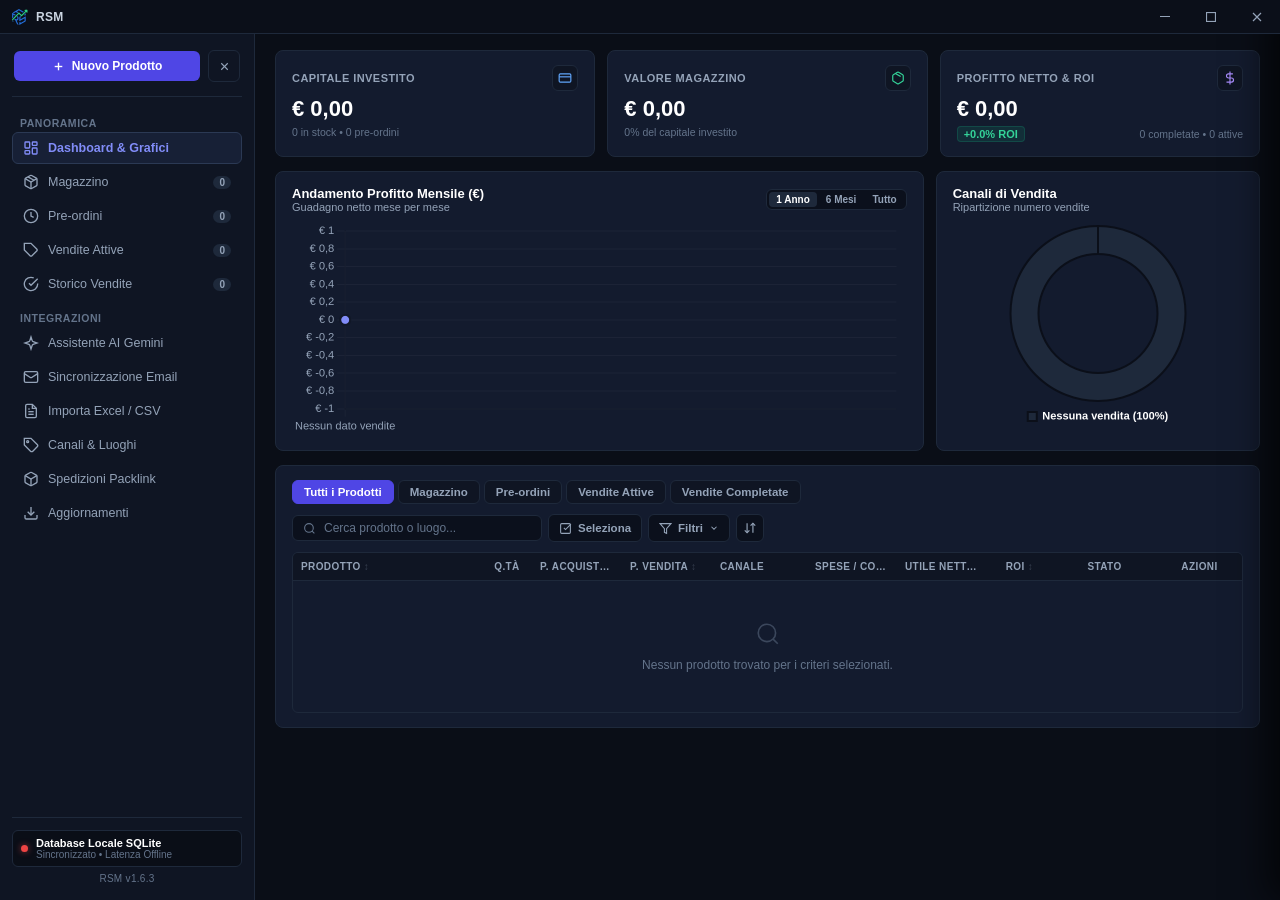
==== commit ff4acbc0: "feat(tracking): integra 17TRACK con card dinamica e cronologia espandibile nel side-drawer" ====
--- a/web/index.html
+++ b/web/index.html
@@ -1022,10 +1022,13 @@
         </p>
       </div>
 
-      <!-- Cronologia Eventi -->
-      <div class="drawer-section">
-        <div class="drawer-section-title">Cronologia Prodotto</div>
-        <div class="drawer-timeline" id="drawerTimeline">
+      <!-- Cronologia & Tracking Spedizione 17TRACK (Opzione A) -->
+      <div class="drawer-section" id="drawerTrackingSection">
+        <div style="display: flex; align-items: center; justify-content: space-between; margin-bottom: 8px;">
+          <div class="drawer-section-title" id="drawerTrackingSectionTitle" style="margin-bottom: 0;">Spedizione &amp; Tracking (17TRACK)</div>
+          <span id="drawerTrackingStatusBadge" class="drawer-tracking-badge" style="display: none;"></span>
+        </div>
+        <div id="drawerTimeline">
           <!-- Popolato dinamicamente da app.js -->
         </div>
       </div>
--- a/web/styles.css
+++ b/web/styles.css
@@ -2135,6 +2135,200 @@
   justify-content: space-between;
   gap: 8px;
   flex-shrink: 0;
+}
+
+/* ==========================================================================
+   INTEGRAZIONE 17TRACK - SIDE DRAWER SPEDIZIONI
+   ========================================================================== */
+.drawer-tracking-badge {
+  display: inline-flex;
+  align-items: center;
+  gap: 5px;
+  padding: 2.5px 8px;
+  border-radius: 6px;
+  font-size: 11px;
+  font-weight: 600;
+  letter-spacing: 0.3px;
+}
+.drawer-tracking-badge.delivered {
+  background: rgba(16, 185, 129, 0.15);
+  color: #34d399;
+  border: 1px solid rgba(16, 185, 129, 0.35);
+}
+.drawer-tracking-badge.intransit {
+  background: rgba(59, 130, 246, 0.15);
+  color: #60a5fa;
+  border: 1px solid rgba(59, 130, 246, 0.35);
+}
+.drawer-tracking-badge.alert {
+  background: rgba(239, 68, 68, 0.15);
+  color: #f87171;
+  border: 1px solid rgba(239, 68, 68, 0.35);
+}
+.drawer-tracking-badge.pending {
+  background: rgba(100, 116, 139, 0.15);
+  color: #94a3b8;
+  border: 1px solid rgba(100, 116, 139, 0.35);
+}
+
+.tracking-card-container {
+  background: var(--bg-card);
+  border: 1px solid var(--border-color);
+  border-radius: var(--radius-md, 8px);
+  padding: 12px;
+}
+
+.tracking-card-header {
+  display: flex;
+  align-items: center;
+  justify-content: space-between;
+  padding-bottom: 8px;
+  margin-bottom: 10px;
+  border-bottom: 1px solid var(--border-color);
+}
+
+.tracking-card-carrier {
+  font-size: 12px;
+  font-weight: 700;
+  color: #fff;
+  display: flex;
+  align-items: center;
+  gap: 6px;
+}
+
+.tracking-code-pill {
+  font-family: var(--font-mono, monospace);
+  font-size: 11px;
+  color: #818cf8;
+  background: rgba(99, 102, 241, 0.1);
+  border: 1px solid rgba(99, 102, 241, 0.25);
+  padding: 2px 7px;
+  border-radius: 4px;
+  display: inline-flex;
+  align-items: center;
+  gap: 4px;
+  cursor: pointer;
+  transition: all 0.15s ease;
+}
+.tracking-code-pill:hover {
+  background: rgba(99, 102, 241, 0.2);
+  color: #a5b4fc;
+}
+
+.tracking-icon-btn {
+  background: transparent;
+  border: none;
+  color: var(--text-muted);
+  cursor: pointer;
+  padding: 4px;
+  border-radius: 4px;
+  display: inline-flex;
+  align-items: center;
+  justify-content: center;
+  transition: all 0.15s ease;
+}
+.tracking-icon-btn:hover {
+  background: var(--bg-card-hover);
+  color: #fff;
+}
+
+.tracking-timeline-list {
+  position: relative;
+  border-left: 2px solid rgba(99, 102, 241, 0.35);
+  margin-left: 6px;
+  padding-left: 14px;
+  display: flex;
+  flex-direction: column;
+  gap: 14px;
+}
+
+.tracking-timeline-node {
+  position: relative;
+}
+
+.tracking-timeline-dot {
+  position: absolute;
+  left: -19px;
+  top: 4px;
+  width: 8px;
+  height: 8px;
+  border-radius: 50%;
+  background: #64748b;
+  box-shadow: 0 0 0 3px var(--bg-card);
+}
+.tracking-timeline-node.latest .tracking-timeline-dot {
+  background: #10b981;
+  width: 9px;
+  height: 9px;
+  left: -19.5px;
+}
+.tracking-timeline-node.transit .tracking-timeline-dot {
+  background: #3b82f6;
+}
+
+.tracking-node-header {
+  display: flex;
+  align-items: center;
+  justify-content: space-between;
+  gap: 6px;
+}
+
+.tracking-node-status {
+  font-size: 11.5px;
+  font-weight: 600;
+  color: #fff;
+}
+
+.tracking-node-date {
+  font-size: 10.5px;
+  color: var(--text-dim);
+  font-variant-numeric: tabular-nums;
+}
+
+.tracking-node-desc {
+  font-size: 11px;
+  color: var(--text-muted);
+  margin-top: 2px;
+  line-height: 1.4;
+}
+
+.tracking-expand-btn {
+  width: 100%;
+  margin-top: 10px;
+  padding: 6px 10px;
+  background: var(--bg-input);
+  border: 1px solid var(--border-color);
+  border-radius: 6px;
+  font-size: 11px;
+  color: #818cf8;
+  font-weight: 500;
+  cursor: pointer;
+  display: flex;
+  align-items: center;
+  justify-content: center;
+  gap: 6px;
+  transition: all 0.15s ease;
+}
+.tracking-expand-btn:hover {
+  background: var(--bg-card-hover);
+  color: #a5b4fc;
+  border-color: #4f46e5;
+}
+
+.tracking-empty-box {
+  background: var(--bg-card);
+  border: 1px dashed var(--border-light);
+  border-radius: var(--radius-md, 8px);
+  padding: 14px 12px;
+  text-align: center;
+}
+
+@keyframes spinTracking {
+  from { transform: rotate(0deg); }
+  to { transform: rotate(360deg); }
+}
+.tracking-icon-btn.spin-anim svg {
+  animation: spinTracking 0.8s linear infinite;
 }
 
 /* Stili Gestione Luoghi & Marketplace Dinamici (Punto 7) */
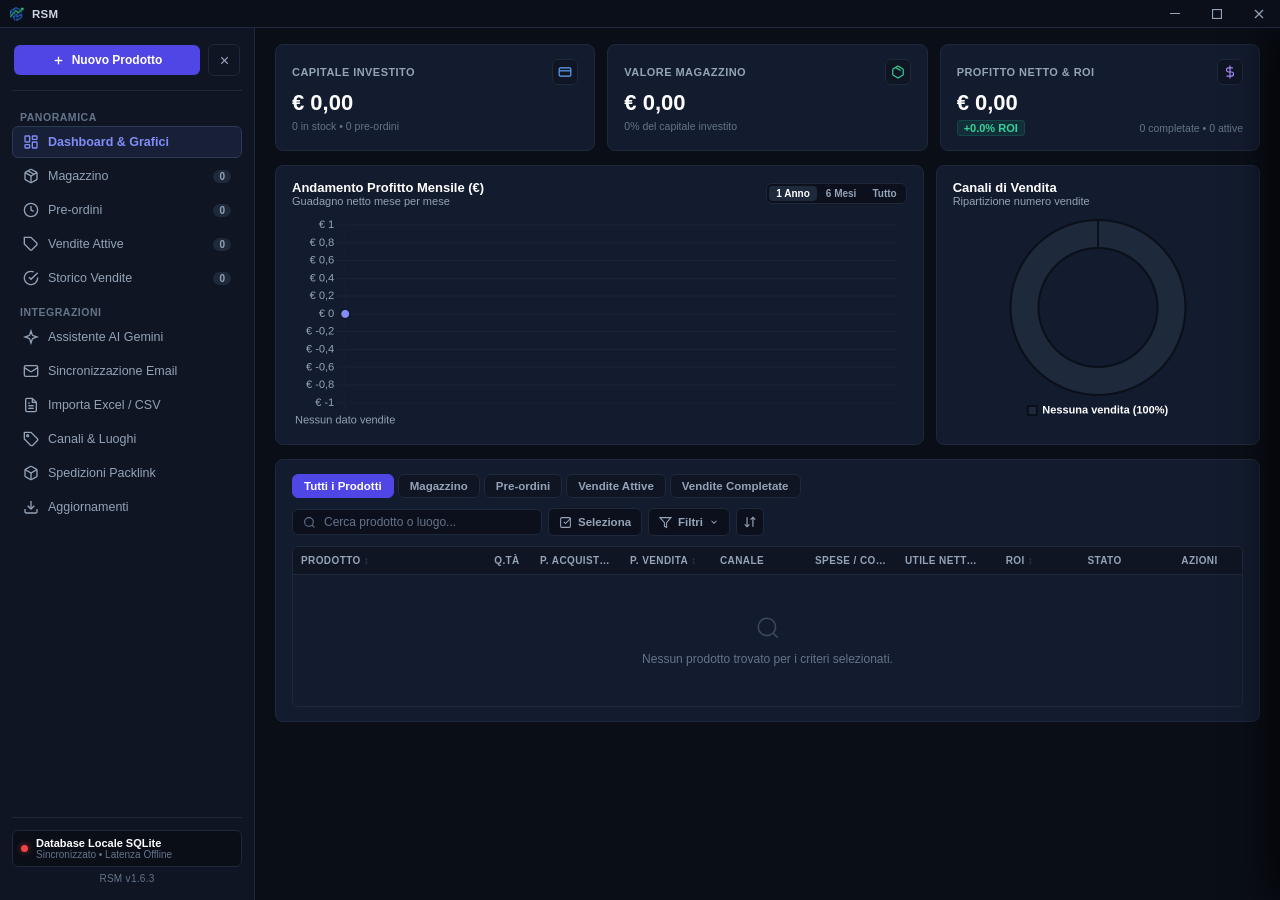
==== commit 3c28650f: "feat(ui): widen product drawer to 410px and display masked packlink api key with toggle" ====
--- a/web/index.html
+++ b/web/index.html
@@ -1249,8 +1249,11 @@
           <span id="pk-banner-status-text" style="color: #f59e0b; font-weight: 600;">Configura Chiave API Packlink PRO</span>
           <span style="color: var(--text-dim); font-size: 10px;">Salvata localmente nel tuo config.json personale</span>
         </div>
-        <div style="display: flex; gap: 8px;">
-          <input type="password" id="pk-api-key-input" class="form-input" placeholder="Incolla qui la tua API Key di Packlink PRO..." style="font-size: 11px; padding: 6px 10px;" />
+        <div style="display: flex; gap: 8px; align-items: center;">
+          <input type="password" id="pk-api-key-input" class="form-input" placeholder="Incolla qui la tua API Key di Packlink PRO..." style="font-size: 11px; padding: 6px 10px; flex: 1;" />
+          <label style="display: flex; align-items: center; gap: 4px; font-size: 11px; color: var(--text-muted); cursor: pointer; white-space: nowrap; user-select: none;">
+            <input type="checkbox" id="pk-show-key" onchange="togglePacklinkKeyVisibility(this.checked)" /> Mostra
+          </label>
           <button type="button" class="btn btn-primary" onclick="savePacklinkApiKey()" style="font-size: 11px; padding: 6px 14px; white-space: nowrap;">Salva Chiave</button>
         </div>
       </div>
--- a/web/styles.css
+++ b/web/styles.css
@@ -11,6 +11,9 @@
    ========================================================================== */
 
 :root {
+  --titlebar-height: 28px;
+  --drawer-width: 410px;
+
   --bg-app: #0a0e17;
   --bg-sidebar: #0f1523;
   --bg-card: #131b2e;
@@ -96,11 +99,11 @@
 }
 
 /* ==========================================================================
-   CUSTOM FRAMELESS TITLEBAR (34PX ZERO-LAG NATIVE CHROME)
+   CUSTOM FRAMELESS TITLEBAR (28PX ZERO-LAG NATIVE CHROME)
    ========================================================================== */
 .custom-titlebar {
-  height: 34px;
-  min-height: 34px;
+  height: var(--titlebar-height);
+  min-height: var(--titlebar-height);
   background-color: #0b0f19;
   border-bottom: 1px solid var(--border-color);
   display: flex;
@@ -119,21 +122,21 @@
   display: flex;
   align-items: center;
   gap: 8px;
-  padding-left: 12px;
+  padding-left: 10px;
   height: 100%;
   cursor: default;
 }
 
 .titlebar-icon {
-  width: 16px;
-  height: 16px;
+  width: 14px;
+  height: 14px;
   object-fit: contain;
   border-radius: 3px;
   pointer-events: none;
 }
 
 .titlebar-title {
-  font-size: 12px;
+  font-size: 11.5px;
   font-weight: 600;
   color: #cbd5e1;
   letter-spacing: 0.3px;
@@ -156,7 +159,7 @@
   display: inline-flex;
   align-items: center;
   justify-content: center;
-  width: 46px;
+  width: 42px;
   height: 100%;
   background: transparent;
   border: none;
@@ -190,7 +193,7 @@
 .app-layout {
   display: flex;
   flex: 1;
-  height: calc(100vh - 34px);
+  height: calc(100vh - var(--titlebar-height));
   width: 100vw;
   overflow: hidden;
   position: relative;
@@ -1908,7 +1911,10 @@
    ========================================================================== */
 .drawer-backdrop {
   position: fixed;
-  inset: 0;
+  top: var(--titlebar-height);
+  left: 0;
+  right: 0;
+  bottom: 0;
   background: rgba(0, 0, 0, 0.65);
   z-index: 100;
   opacity: 0;
@@ -1923,10 +1929,11 @@
 
 .side-drawer {
   position: fixed;
-  top: 0;
+  top: var(--titlebar-height);
   right: 0;
   bottom: 0;
-  width: 460px;
+  height: calc(100vh - var(--titlebar-height));
+  width: var(--drawer-width);
   max-width: 92vw;
   background: #101625;
   border-left: 1px solid var(--border-color);
@@ -1943,7 +1950,7 @@
 }
 
 .drawer-header {
-  padding: 14px 18px;
+  padding: 10px 14px;
   border-bottom: 1px solid var(--border-color);
   display: flex;
   align-items: center;
@@ -1968,8 +1975,8 @@
   background: transparent;
   border: none;
   color: var(--text-muted);
-  width: 28px;
-  height: 28px;
+  width: 26px;
+  height: 26px;
   border-radius: var(--radius-sm);
   display: flex;
   align-items: center;
@@ -1986,10 +1993,10 @@
 .drawer-body {
   flex: 1;
   overflow-y: auto;
-  padding: 16px 18px;
+  padding: 14px 16px;
   display: flex;
   flex-direction: column;
-  gap: 14px;
+  gap: 12px;
 }
 
 .drawer-body::-webkit-scrollbar {
@@ -2127,7 +2134,7 @@
 }
 
 .drawer-footer {
-  padding: 12px 18px;
+  padding: 10px 14px;
   border-top: 1px solid var(--border-color);
   background: #0c1017;
   display: flex;
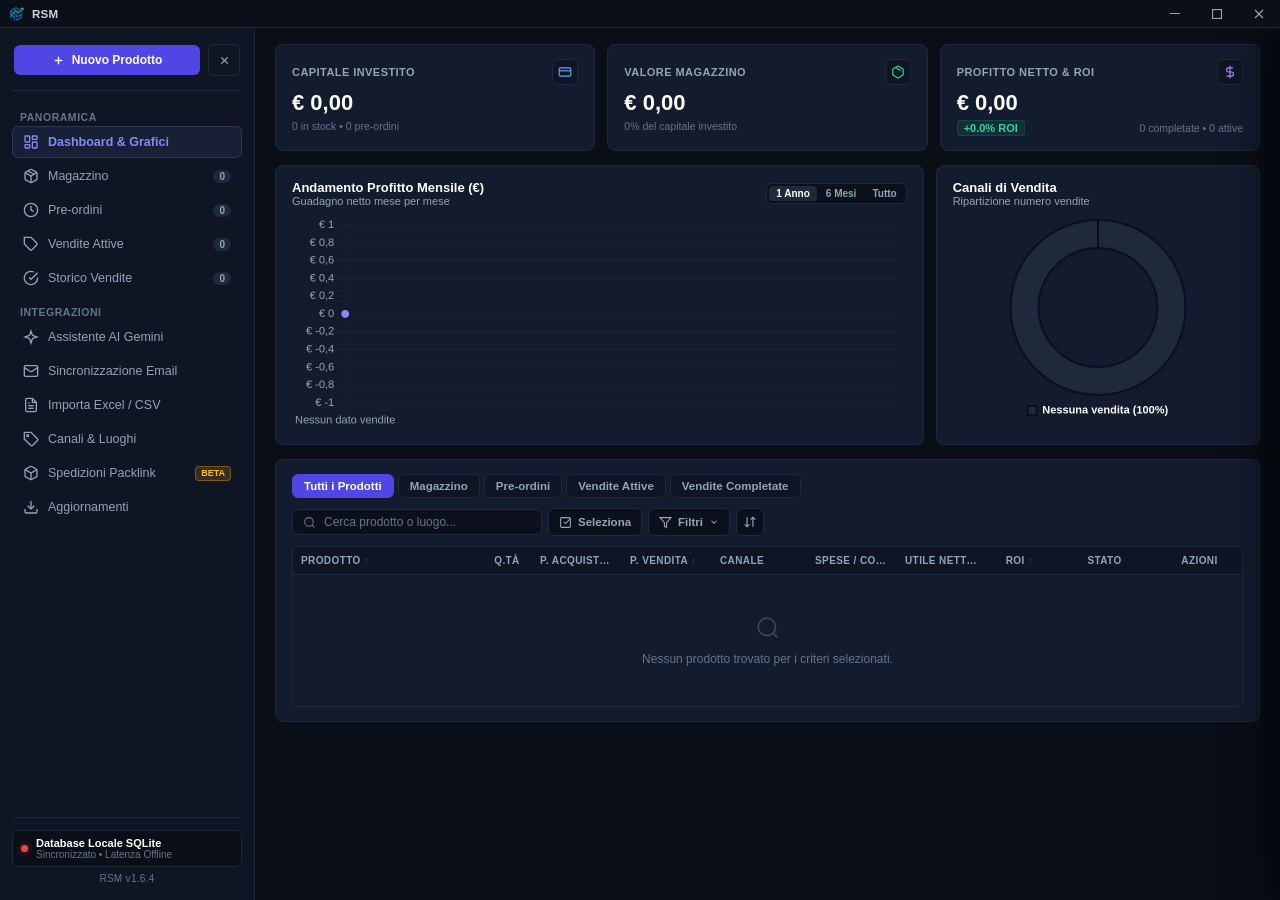
==== commit 3e1caf17: "chore(release): bump version to 1.6.4 and remove PRO badge from packlink integration" ====
--- a/web/index.html
+++ b/web/index.html
@@ -136,7 +136,7 @@
               <svg viewBox="0 0 24 24" fill="none" stroke="currentColor"><path d="M21 16V8a2 2 0 0 0-1-1.73l-7-4a2 2 0 0 0-2 0l-7 4A2 2 0 0 0 3 8v8a2 2 0 0 0 1 1.73l7 4a2 2 0 0 0 2 0l7-4A2 2 0 0 0 21 16z"/><polyline points="3.27 6.96 12 12.01 20.73 6.96"/><line x1="12" y1="22.08" x2="12" y2="12"/></svg>
               <span>Spedizioni Packlink</span>
             </div>
-            <span id="packlink-nav-badge" class="nav-badge" style="display: none; background: rgba(99, 102, 241, 0.2); color: #c7d2fe; font-weight: 700; font-size: 9px; padding: 2px 5px;">PRO</span>
+            <span id="packlink-nav-badge" class="nav-badge" style="background: rgba(245, 158, 11, 0.18); color: #fbbf24; border: 1px solid rgba(245, 158, 11, 0.35); font-weight: 700; font-size: 9px; padding: 1.5px 5px; border-radius: 4px;">BETA</span>
           </li>
           <li class="nav-item" id="nav-item-updater" onclick="checkForUpdates(true)">
             <div class="nav-item-left">
@@ -159,7 +159,7 @@
           </div>
         </div>
         <div style="font-size: 10px; color: var(--text-dim); margin-top: 6px; text-align: center; letter-spacing: 0.3px;">
-          RSM v<span id="app-version-label">1.6.3</span>
+          RSM v<span id="app-version-label">1.6.4</span>
         </div>
       </div>
     </aside>
@@ -1442,7 +1442,7 @@
         <div>
           <h3 style="font-size: 14px; font-weight: 700; color: #fff;">Nuova Versione Disponibile</h3>
           <p id="update-subtitle" style="font-size: 11px; color: var(--text-muted); margin-top: 2px;">
-            Versione <strong id="update-target-version" style="color: #10b981;">v...</strong> disponibile (versione attuale: <span id="update-current-version">v1.6.3</span>)
+            Versione <strong id="update-target-version" style="color: #10b981;">v...</strong> disponibile (versione attuale: <span id="update-current-version">v1.6.4</span>)
           </p>
         </div>
         <button class="modal-close-btn" id="update-close-x" onclick="closeUpdateModal()">&times;</button>
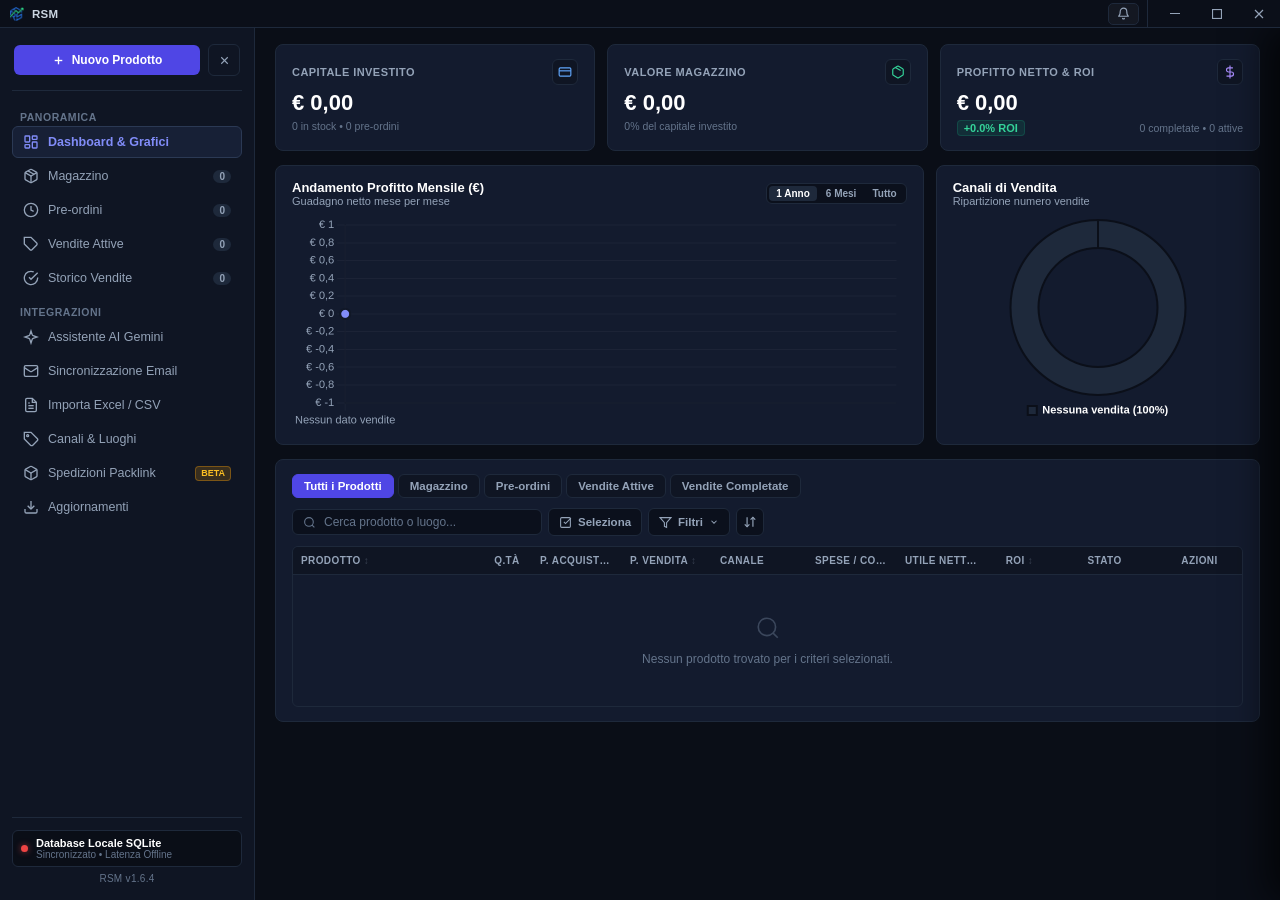
==== commit 8963fa4e: "feat(notifications): add delivery notification center in titlebar with 17track trigger" ====
--- a/web/index.html
+++ b/web/index.html
@@ -18,6 +18,38 @@
     </div>
     <div class="titlebar-drag-region" data-tauri-drag-region ondblclick="toggleMaximizeWindow()"></div>
     <div class="titlebar-controls">
+      <!-- Casella Notifiche Consegne (Opzione C) -->
+      <div class="titlebar-notif-wrap" id="titlebarNotifWrap">
+        <button type="button" class="titlebar-notif-btn" id="titlebarNotifBtn" title="Notifiche Consegne" onclick="toggleNotificationsPopover(event)" aria-label="Notifiche Consegne">
+          <svg width="13" height="13" viewBox="0 0 24 24" fill="none" stroke="currentColor" stroke-width="2.1" stroke-linecap="round" stroke-linejoin="round">
+            <path d="M6 8a6 6 0 0 1 12 0c0 7 3 9 3 9H3s3-2 3-9"></path>
+            <path d="M10.3 21a1.94 1.94 0 0 0 3.4 0"></path>
+          </svg>
+          <span class="titlebar-notif-badge" id="titlebarNotifBadge" style="display: none;">0</span>
+        </button>
+
+        <div class="notif-popover" id="notifPopover" onclick="event.stopPropagation()">
+          <div class="notif-popover-header">
+            <div class="notif-popover-title">
+              <span>Notifiche Consegne</span>
+              <span class="notif-popover-count" id="notifPopoverCount" style="display: none;">0</span>
+            </div>
+            <button type="button" class="notif-clear-all-btn" id="notifClearAllBtn" onclick="clearAllNotifications(event)" disabled>
+              Pulisci tutto
+            </button>
+          </div>
+          <div class="notif-popover-list" id="notifPopoverList">
+            <div class="notif-empty-state">
+              <svg width="24" height="24" viewBox="0 0 24 24" fill="none" stroke="currentColor" stroke-width="1.6" style="opacity: 0.55;">
+                <path d="M6 8a6 6 0 0 1 12 0c0 7 3 9 3 9H3s3-2 3-9"></path>
+                <path d="M10.3 21a1.94 1.94 0 0 0 3.4 0"></path>
+              </svg>
+              <span>Nessuna notifica presente</span>
+            </div>
+          </div>
+        </div>
+      </div>
+
       <button type="button" class="window-ctrl-btn" id="windowMinBtn" title="Riduci a icona" onclick="minimizeWindow()" aria-label="Riduci a icona">
         <svg width="10" height="1" viewBox="0 0 10 1" fill="currentColor">
           <rect width="10" height="1"/>
--- a/web/styles.css
+++ b/web/styles.css
@@ -110,7 +110,7 @@
   align-items: center;
   justify-content: space-between;
   user-select: none;
-  z-index: 1000;
+  z-index: 2500;
   position: relative;
   width: 100%;
   padding: 0;
@@ -187,6 +187,244 @@
 
 .window-ctrl-btn.close:active {
   background-color: #dc2626 !important;
+}
+
+/* ==========================================================================
+   CASELLA NOTIFICHE CONSEGNE IN TITLEBAR (OPZIONE C)
+   ========================================================================== */
+.titlebar-notif-wrap {
+  position: relative;
+  display: inline-flex;
+  align-items: center;
+  height: 100%;
+  margin-right: 6px;
+  padding-right: 8px;
+  border-right: 1px solid var(--border-color);
+}
+
+.titlebar-notif-btn {
+  height: 22px;
+  padding: 0 8px;
+  border-radius: 5px;
+  background: rgba(255, 255, 255, 0.04);
+  border: 1px solid var(--border-color);
+  color: #94a3b8;
+  display: inline-flex;
+  align-items: center;
+  justify-content: center;
+  gap: 5px;
+  cursor: pointer;
+  outline: none;
+  transition: background-color 0.14s ease, border-color 0.14s ease, color 0.14s ease;
+}
+
+.titlebar-notif-btn:hover,
+.titlebar-notif-btn.open {
+  background: rgba(255, 255, 255, 0.09);
+  border-color: rgba(148, 163, 184, 0.35);
+  color: #f8fafc;
+}
+
+.titlebar-notif-btn.has-unread {
+  background: rgba(79, 70, 229, 0.14);
+  border-color: rgba(79, 70, 229, 0.4);
+  color: #f8fafc;
+}
+
+.titlebar-notif-btn.has-unread:hover,
+.titlebar-notif-btn.has-unread.open {
+  background: rgba(79, 70, 229, 0.25);
+  border-color: rgba(129, 140, 248, 0.55);
+}
+
+.titlebar-notif-badge {
+  min-width: 15px;
+  height: 15px;
+  padding: 0 4px;
+  border-radius: 99px;
+  background: #10b981;
+  color: #052e16;
+  font-size: 9.5px;
+  font-weight: 800;
+  display: inline-flex;
+  align-items: center;
+  justify-content: center;
+  line-height: 1;
+}
+
+.notif-popover {
+  position: absolute;
+  top: calc(100% + 6px);
+  right: 6px;
+  width: 340px;
+  background: #111827;
+  border: 1px solid #2d3c54;
+  border-radius: 10px;
+  box-shadow: 0 18px 40px rgba(0, 0, 0, 0.65);
+  z-index: 3000;
+  overflow: hidden;
+  display: none;
+  animation: notifPopIn 0.14s ease-out;
+}
+
+.notif-popover.open {
+  display: block;
+}
+
+@keyframes notifPopIn {
+  from {
+    opacity: 0;
+    transform: translateY(-4px) scale(0.98);
+  }
+  to {
+    opacity: 1;
+    transform: translateY(0) scale(1);
+  }
+}
+
+.notif-popover-header {
+  padding: 11px 14px;
+  border-bottom: 1px solid var(--border-color);
+  display: flex;
+  align-items: center;
+  justify-content: space-between;
+  background: rgba(19, 27, 46, 0.9);
+}
+
+.notif-popover-title {
+  display: flex;
+  align-items: center;
+  gap: 7px;
+  font-size: 12.5px;
+  font-weight: 700;
+  color: #f8fafc;
+}
+
+.notif-popover-count {
+  font-size: 10px;
+  font-weight: 700;
+  padding: 1px 6px;
+  border-radius: 99px;
+  background: rgba(16, 185, 129, 0.15);
+  color: #10b981;
+}
+
+.notif-clear-all-btn {
+  background: transparent;
+  border: 1px solid transparent;
+  color: #94a3b8;
+  font-size: 11px;
+  font-weight: 600;
+  padding: 3px 8px;
+  border-radius: 5px;
+  cursor: pointer;
+  transition: background-color 0.15s ease, color 0.15s ease, border-color 0.15s ease;
+}
+
+.notif-clear-all-btn:hover:not(:disabled) {
+  color: #f87171;
+  background: rgba(239, 68, 68, 0.1);
+  border-color: rgba(239, 68, 68, 0.25);
+}
+
+.notif-clear-all-btn:disabled {
+  opacity: 0.35;
+  cursor: default;
+}
+
+.notif-popover-list {
+  max-height: 290px;
+  overflow-y: auto;
+}
+
+.notif-item {
+  display: flex;
+  align-items: flex-start;
+  gap: 10px;
+  padding: 11px 14px;
+  border-bottom: 1px solid rgba(30, 41, 59, 0.75);
+  cursor: pointer;
+  transition: background-color 0.12s ease;
+}
+
+.notif-item:last-child {
+  border-bottom: none;
+}
+
+.notif-item:hover {
+  background: rgba(255, 255, 255, 0.03);
+}
+
+.notif-item-icon {
+  width: 28px;
+  height: 28px;
+  border-radius: 7px;
+  background: rgba(16, 185, 129, 0.12);
+  color: #10b981;
+  border: 1px solid rgba(16, 185, 129, 0.25);
+  display: flex;
+  align-items: center;
+  justify-content: center;
+  flex-shrink: 0;
+  margin-top: 1px;
+}
+
+.notif-item-body {
+  flex: 1;
+  min-width: 0;
+}
+
+.notif-item-title {
+  font-size: 12px;
+  font-weight: 600;
+  color: #f8fafc;
+  white-space: nowrap;
+  overflow: hidden;
+  text-overflow: ellipsis;
+}
+
+.notif-item-sub {
+  font-size: 11px;
+  color: #94a3b8;
+  margin-top: 2px;
+  line-height: 1.35;
+}
+
+.notif-item-time {
+  font-size: 10px;
+  color: #64748b;
+  margin-top: 4px;
+}
+
+.notif-dismiss-btn {
+  width: 22px;
+  height: 22px;
+  border-radius: 5px;
+  background: transparent;
+  border: none;
+  color: #64748b;
+  display: inline-flex;
+  align-items: center;
+  justify-content: center;
+  cursor: pointer;
+  flex-shrink: 0;
+  transition: background-color 0.12s ease, color 0.12s ease;
+}
+
+.notif-dismiss-btn:hover {
+  background: rgba(239, 68, 68, 0.14);
+  color: #f87171;
+}
+
+.notif-empty-state {
+  padding: 28px 18px;
+  text-align: center;
+  color: #64748b;
+  font-size: 12px;
+  display: flex;
+  flex-direction: column;
+  align-items: center;
+  gap: 8px;
 }
 
 /* App Container Layout */
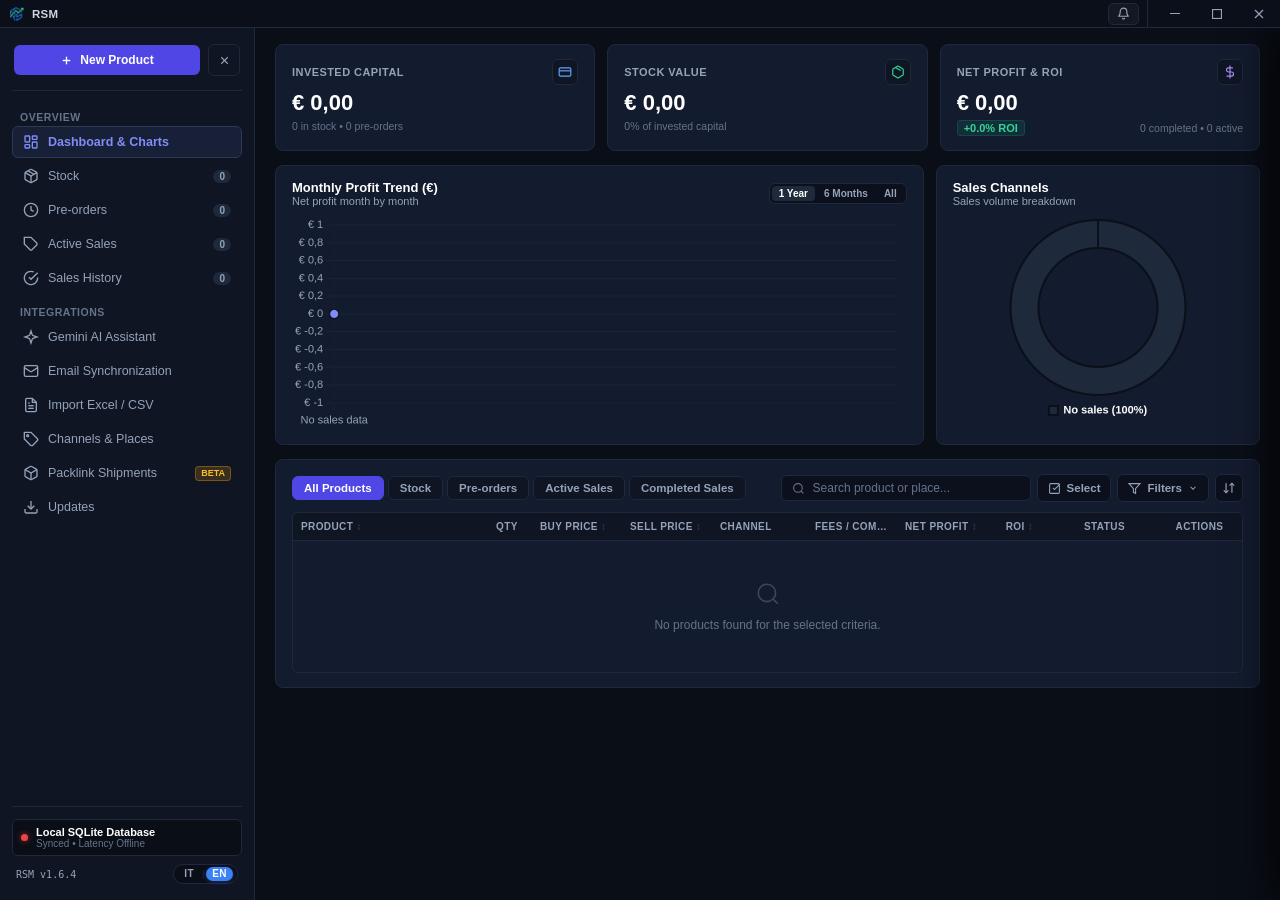
==== commit 5191f7b2: "feat(i18n): add full IT/EN bilingual support across UI, speech, E2E and docs" ====
--- a/web/index.html
+++ b/web/index.html
@@ -11,16 +11,16 @@
   <!-- ====================================================================
        BARRA SUPERIORE FRAMELESS (CUSTOM WINDOW TITLEBAR)
        ==================================================================== -->
-  <header class="custom-titlebar" id="customTitlebar" data-tauri-drag-region>
+  <header class="custom-titlebar" id="customTitlebar">
     <div class="titlebar-left" data-tauri-drag-region ondblclick="toggleMaximizeWindow()">
       <img src="app_icon.png" alt="RSM" class="titlebar-icon" />
       <span class="titlebar-title">RSM</span>
     </div>
     <div class="titlebar-drag-region" data-tauri-drag-region ondblclick="toggleMaximizeWindow()"></div>
-    <div class="titlebar-controls">
+    <div class="titlebar-controls" onmousedown="event.stopPropagation()">
       <!-- Casella Notifiche Consegne (Opzione C) -->
-      <div class="titlebar-notif-wrap" id="titlebarNotifWrap">
-        <button type="button" class="titlebar-notif-btn" id="titlebarNotifBtn" title="Notifiche Consegne" onclick="toggleNotificationsPopover(event)" aria-label="Notifiche Consegne">
+      <div class="titlebar-notif-wrap" id="titlebarNotifWrap" onmousedown="event.stopPropagation()">
+        <button type="button" class="titlebar-notif-btn" id="titlebarNotifBtn" title="Notifiche Consegne" data-i18n-title="titlebar.deliveryNotifications" onclick="toggleNotificationsPopover(event)" aria-label="Notifiche Consegne" data-i18n-aria-label="titlebar.deliveryNotifications">
           <svg width="13" height="13" viewBox="0 0 24 24" fill="none" stroke="currentColor" stroke-width="2.1" stroke-linecap="round" stroke-linejoin="round">
             <path d="M6 8a6 6 0 0 1 12 0c0 7 3 9 3 9H3s3-2 3-9"></path>
             <path d="M10.3 21a1.94 1.94 0 0 0 3.4 0"></path>
@@ -31,10 +31,10 @@
         <div class="notif-popover" id="notifPopover" onclick="event.stopPropagation()">
           <div class="notif-popover-header">
             <div class="notif-popover-title">
-              <span>Notifiche Consegne</span>
+              <span data-i18n="titlebar.deliveryNotifications">Notifiche Consegne</span>
               <span class="notif-popover-count" id="notifPopoverCount" style="display: none;">0</span>
             </div>
-            <button type="button" class="notif-clear-all-btn" id="notifClearAllBtn" onclick="clearAllNotifications(event)" disabled>
+            <button type="button" class="notif-clear-all-btn" id="notifClearAllBtn" onclick="clearAllNotifications(event)" disabled data-i18n="titlebar.clearAll">
               Pulisci tutto
             </button>
           </div>
@@ -44,23 +44,23 @@
                 <path d="M6 8a6 6 0 0 1 12 0c0 7 3 9 3 9H3s3-2 3-9"></path>
                 <path d="M10.3 21a1.94 1.94 0 0 0 3.4 0"></path>
               </svg>
-              <span>Nessuna notifica presente</span>
-            </div>
-          </div>
-        </div>
-      </div>
-
-      <button type="button" class="window-ctrl-btn" id="windowMinBtn" title="Riduci a icona" onclick="minimizeWindow()" aria-label="Riduci a icona">
+              <span data-i18n="titlebar.noNotifications">Nessuna notifica presente</span>
+            </div>
+          </div>
+        </div>
+      </div>
+
+      <button type="button" class="window-ctrl-btn" id="windowMinBtn" title="Riduci a icona" data-i18n-title="titlebar.minimize" onclick="minimizeWindow()" aria-label="Riduci a icona" data-i18n-aria-label="titlebar.minimize">
         <svg width="10" height="1" viewBox="0 0 10 1" fill="currentColor">
           <rect width="10" height="1"/>
         </svg>
       </button>
-      <button type="button" class="window-ctrl-btn" id="windowMaxBtn" title="Ingrandisci" onclick="toggleMaximizeWindow()" aria-label="Ingrandisci o Ripristina">
+      <button type="button" class="window-ctrl-btn" id="windowMaxBtn" title="Ingrandisci o Ripristina" data-i18n-title="titlebar.maximize" onclick="toggleMaximizeWindow()" aria-label="Ingrandisci o Ripristina" data-i18n-aria-label="titlebar.maximize">
         <svg width="10" height="10" viewBox="0 0 10 10" fill="none" stroke="currentColor" stroke-width="1.2">
           <rect width="9" height="9" x="0.5" y="0.5"/>
         </svg>
       </button>
-      <button type="button" class="window-ctrl-btn close" id="windowCloseBtn" title="Chiudi" onclick="closeWindow()" aria-label="Chiudi finestra">
+      <button type="button" class="window-ctrl-btn close" id="windowCloseBtn" title="Chiudi finestra" data-i18n-title="titlebar.close" onclick="closeWindow()" aria-label="Chiudi finestra" data-i18n-aria-label="titlebar.close">
         <svg width="10" height="10" viewBox="0 0 10 10" fill="none" stroke="currentColor" stroke-width="1.2">
           <path d="M1 1l8 8M9 1L1 9"/>
         </svg>
@@ -72,7 +72,7 @@
   <div class="app-layout">
     
     <!-- Pulsante fluttuante per riaprire la sidebar a tutto schermo -->
-    <button class="open-sidebar-btn" id="openSidebarBtn" title="Apri barra laterale" onclick="toggleSidebar(true)">
+    <button class="open-sidebar-btn" id="openSidebarBtn" title="Apri barra laterale" data-i18n-title="sidebar.openSidebar" onclick="toggleSidebar(true)">
       <svg width="16" height="16" viewBox="0 0 24 24" fill="none" stroke="currentColor" stroke-width="2">
         <rect width="18" height="18" x="3" y="3" rx="2"/><path d="M9 3v18"/>
       </svg>
@@ -85,13 +85,13 @@
       <div>
         <!-- Testata Sidebar: Pulsante Nuovo Prodotto e Chiusura Tendina -->
         <div class="sidebar-top-row">
-          <button class="btn-sidebar-add" onclick="openAddProductModal()" title="Aggiungi prodotto all'inventario">
+          <button class="btn-sidebar-add" onclick="openAddProductModal()" title="Aggiungi prodotto all'inventario" data-i18n-title="sidebar.addProductTooltip">
             <svg width="13" height="13" viewBox="0 0 24 24" fill="none" stroke="currentColor" stroke-width="2.5">
               <line x1="12" y1="5" x2="12" y2="19"></line><line x1="5" y1="12" x2="19" y2="12"></line>
             </svg>
-            <span>Nuovo Prodotto</span>
+            <span data-i18n="sidebar.newProduct">Nuovo Prodotto</span>
           </button>
-          <button class="sidebar-toggle-btn" id="closeSidebarBtn" title="Nascondi barra laterale" onclick="toggleSidebar(false)">
+          <button class="sidebar-toggle-btn" id="closeSidebarBtn" title="Nascondi barra laterale" data-i18n-title="sidebar.closeSidebar" onclick="toggleSidebar(false)">
             <svg width="13" height="13" viewBox="0 0 24 24" fill="none" stroke="currentColor" stroke-width="2">
               <path d="M18 6 6 18"/><path d="m6 6 12 12"/>
             </svg>
@@ -99,81 +99,81 @@
         </div>
 
         <!-- Menu di Navigazione Principale -->
-        <div class="nav-group-title">PANORAMICA</div>
+        <div class="nav-group-title" data-i18n="nav.overview">PANORAMICA</div>
         <ul class="nav-list">
           <li class="nav-item active" data-section="dashboard">
             <div class="nav-item-left">
               <svg viewBox="0 0 24 24" fill="none" stroke="currentColor"><rect width="7" height="9" x="3" y="3" rx="1"/><rect width="7" height="5" x="14" y="3" rx="1"/><rect width="7" height="9" x="14" y="12" rx="1"/><rect width="7" height="5" x="3" y="16" rx="1"/></svg>
-              <span>Dashboard & Grafici</span>
+              <span data-i18n="nav.dashboard">Dashboard & Grafici</span>
             </div>
           </li>
           <li class="nav-item" data-section="magazzino">
             <div class="nav-item-left">
               <svg viewBox="0 0 24 24" fill="none" stroke="currentColor"><path d="m7.5 4.27 9 5.15"/><path d="M21 8a2 2 0 0 0-1-1.73l-7-4a2 2 0 0 0-2 0l-7 4A2 2 0 0 0 3 8v8a2 2 0 0 0 1 1.73l7 4a2 2 0 0 0 2 0l7-4A2 2 0 0 0 21 16Z"/><path d="m3.3 7 8.7 5 8.7-5"/><path d="M12 22V12"/></svg>
-              <span>Magazzino</span>
+              <span data-i18n="nav.stock">Magazzino</span>
             </div>
             <span class="nav-badge" id="badge-stock">24</span>
           </li>
           <li class="nav-item" data-section="preordini">
             <div class="nav-item-left">
               <svg viewBox="0 0 24 24" fill="none" stroke="currentColor"><circle cx="12" cy="12" r="10"/><polyline points="12 6 12 12 16 14"/></svg>
-              <span>Pre-ordini</span>
+              <span data-i18n="nav.preorders">Pre-ordini</span>
             </div>
             <span class="nav-badge" id="badge-preorder">6</span>
           </li>
           <li class="nav-item" data-section="vendite">
             <div class="nav-item-left">
               <svg viewBox="0 0 24 24" fill="none" stroke="currentColor"><path d="m20.59 13.41-7.17 7.17a2 2 0 0 1-2.83 0L2 12V2h10l8.59 8.59a2 2 0 0 1 0 2.82z"/><line x1="7" x2="7.01" y1="7" y2="7"/></svg>
-              <span>Vendite Attive</span>
+              <span data-i18n="nav.activeSales">Vendite Attive</span>
             </div>
             <span class="nav-badge" id="badge-active">8</span>
           </li>
           <li class="nav-item" data-section="storico">
             <div class="nav-item-left">
               <svg viewBox="0 0 24 24" fill="none" stroke="currentColor"><path d="M22 11.08V12a10 10 0 1 1-5.93-9.14"/><polyline points="22 4 12 14.01 9 11.01"/></svg>
-              <span>Storico Vendite</span>
+              <span data-i18n="nav.salesHistory">Storico Vendite</span>
             </div>
             <span class="nav-badge" id="badge-completed">84</span>
           </li>
         </ul>
 
-        <div class="nav-group-title">INTEGRAZIONI</div>
+        <div class="nav-group-title" data-i18n="nav.integrations">INTEGRAZIONI</div>
         <ul class="nav-list">
           <li class="nav-item" onclick="openAIModal()">
             <div class="nav-item-left">
               <svg viewBox="0 0 24 24" fill="none" stroke="currentColor"><path d="m12 3-1.9 5.8a2 2 0 0 1-1.3 1.3L3 12l5.8 1.9a2 2 0 0 1 1.3 1.3L12 21l1.9-5.8a2 2 0 0 1 1.3-1.3L21 12l-5.8-1.9a2 2 0 0 1-1.3-1.3Z"/></svg>
-              <span>Assistente AI Gemini</span>
+              <span data-i18n="nav.aiAssistant">Assistente AI Gemini</span>
             </div>
           </li>
           <li class="nav-item" onclick="openEmailSyncModal()">
             <div class="nav-item-left">
               <svg viewBox="0 0 24 24" fill="none" stroke="currentColor"><rect width="20" height="16" x="2" y="4" rx="2"/><path d="m22 7-8.97 5.7a1.94 1.94 0 0 1-2.06 0L2 7"/></svg>
-              <span>Sincronizzazione Email</span>
+              <span data-i18n="nav.emailSync">Sincronizzazione Email</span>
             </div>
           </li>
           <li class="nav-item" onclick="triggerExcelFileInput()">
             <div class="nav-item-left">
               <svg viewBox="0 0 24 24" fill="none" stroke="currentColor"><path d="M14 2H6a2 2 0 0 0-2 2v16a2 2 0 0 0 2 2h12a2 2 0 0 0 2-2V8z"/><polyline points="14 2 14 8 20 8"/><line x1="8" y1="13" x2="16" y2="13"/><line x1="8" y1="17" x2="16" y2="17"/><polyline points="10 9 9 9 8 9"/></svg>
-              <span>Importa Excel / CSV</span>
+              <span data-i18n="nav.importExcel">Importa Excel / CSV</span>
             </div>
           </li>
           <li class="nav-item" onclick="openManagePlacesModal()">
             <div class="nav-item-left">
               <svg viewBox="0 0 24 24" fill="none" stroke="currentColor"><path d="M12 2H2v10l9.29 9.29c.94.94 2.48.94 3.42 0l6.58-6.58c.94-.94.94-2.48 0-3.42L12 2Z"/><circle cx="7" cy="7" r="1.5"/></svg>
-              <span>Canali & Luoghi</span>
+              <span data-i18n="nav.channelsPlaces">Canali & Luoghi</span>
             </div>
           </li>
           <li class="nav-item" onclick="openPacklinkModal()">
             <div class="nav-item-left">
               <svg viewBox="0 0 24 24" fill="none" stroke="currentColor"><path d="M21 16V8a2 2 0 0 0-1-1.73l-7-4a2 2 0 0 0-2 0l-7 4A2 2 0 0 0 3 8v8a2 2 0 0 0 1 1.73l7 4a2 2 0 0 0 2 0l7-4A2 2 0 0 0 21 16z"/><polyline points="3.27 6.96 12 12.01 20.73 6.96"/><line x1="12" y1="22.08" x2="12" y2="12"/></svg>
-              <span>Spedizioni Packlink</span>
+              <span data-i18n="nav.packlinkShipments">Spedizioni Packlink</span>
             </div>
             <span id="packlink-nav-badge" class="nav-badge" style="background: rgba(245, 158, 11, 0.18); color: #fbbf24; border: 1px solid rgba(245, 158, 11, 0.35); font-weight: 700; font-size: 9px; padding: 1.5px 5px; border-radius: 4px;">BETA</span>
           </li>
           <li class="nav-item" id="nav-item-updater" onclick="checkForUpdates(true)">
             <div class="nav-item-left">
               <svg viewBox="0 0 24 24" fill="none" stroke="currentColor"><path d="M21 15v4a2 2 0 0 1-2 2H5a2 2 0 0 1-2-2v-4"/><polyline points="7 10 12 15 17 10"/><line x1="12" x2="12" y1="15" y2="3"/></svg>
-              <span>Aggiornamenti</span>
+              <span data-i18n="nav.updates">Aggiornamenti</span>
             </div>
             <span id="update-badge" class="nav-badge" style="display: none; background: #10b981; color: #fff; font-weight: 700;">NEW</span>
           </li>
@@ -186,12 +186,19 @@
         <div class="status-pill">
           <div class="status-indicator" id="bridge-status-indicator"></div>
           <div>
-            <div style="font-weight: 600; color: #fff;">Database Locale SQLite</div>
-            <div style="font-size: 10px; color: var(--text-dim);">Sincronizzato • Latenza <span id="bridge-latency-val">1ms</span></div>
-          </div>
-        </div>
-        <div style="font-size: 10px; color: var(--text-dim); margin-top: 6px; text-align: center; letter-spacing: 0.3px;">
-          RSM v<span id="app-version-label">1.6.4</span>
+            <div style="font-weight: 600; color: #fff;" data-i18n="sidebar.sqliteDb">Database Locale SQLite</div>
+            <div style="font-size: 10px; color: var(--text-dim);">
+              <span data-i18n="sidebar.syncedLatency">Sincronizzato • Latenza</span> <span id="bridge-latency-val">1ms</span>
+            </div>
+          </div>
+        </div>
+        <div class="sidebar-version-row">
+          <span class="sidebar-version-text">RSM v<span id="app-version-label">1.6.4</span></span>
+          <div class="lang-switcher-capsule" role="group" aria-label="Selettore lingua" data-i18n-aria-label="sidebar.langSelector">
+            <button type="button" class="lang-btn active" id="lang-btn-it" data-lang="it" onclick="setAppLanguage('it')">IT</button>
+            <span class="lang-divider" aria-hidden="true">|</span>
+            <button type="button" class="lang-btn" id="lang-btn-en" data-lang="en" onclick="setAppLanguage('en')">EN</button>
+          </div>
         </div>
       </div>
     </aside>
@@ -213,14 +220,14 @@
           <div class="flat-card kpi-card blue">
             <div class="card-content">
               <div class="kpi-card-header">
-                <span class="kpi-title">Capitale Investito</span>
+                <span class="kpi-title" data-i18n="kpi.investedCapital">Capitale Investito</span>
                 <div class="kpi-icon-wrap">
                   <svg width="14" height="14" viewBox="0 0 24 24" fill="none" stroke="currentColor" stroke-width="2"><rect width="20" height="14" x="2" y="5" rx="2"/><line x1="2" x2="22" y1="10" y2="10"/></svg>
                 </div>
               </div>
               <div class="kpi-value" id="kpi-invested">€ 0,00</div>
               <div class="kpi-footer">
-                <span class="kpi-subtext" id="kpi-invested-sub">Magazzino e pre-ordini</span>
+                <span class="kpi-subtext" id="kpi-invested-sub" data-i18n="kpi.investedSub">Magazzino e pre-ordini</span>
               </div>
             </div>
           </div>
@@ -229,14 +236,14 @@
           <div class="flat-card kpi-card emerald">
             <div class="card-content">
               <div class="kpi-card-header">
-                <span class="kpi-title">Valore Magazzino</span>
+                <span class="kpi-title" data-i18n="kpi.stockValue">Valore Magazzino</span>
                 <div class="kpi-icon-wrap">
                   <svg width="14" height="14" viewBox="0 0 24 24" fill="none" stroke="currentColor" stroke-width="2"><path d="m7.5 4.27 9 5.15"/><path d="M21 8a2 2 0 0 0-1-1.73l-7-4a2 2 0 0 0-2 0l-7 4A2 2 0 0 0 3 8v8a2 2 0 0 0 1 1.73l7 4a2 2 0 0 0 2 0l7-4A2 2 0 0 0 21 16Z"/></svg>
                 </div>
               </div>
               <div class="kpi-value" id="kpi-stock">€ 0,00</div>
               <div class="kpi-footer">
-                <span class="kpi-subtext" id="kpi-stock-sub">Quota capitale investito</span>
+                <span class="kpi-subtext" id="kpi-stock-sub" data-i18n="kpi.stockSub">Quota capitale investito</span>
               </div>
             </div>
           </div>
@@ -245,7 +252,7 @@
           <div class="flat-card kpi-card purple">
             <div class="card-content">
               <div class="kpi-card-header">
-                <span class="kpi-title">Profitto Netto & ROI</span>
+                <span class="kpi-title" data-i18n="kpi.profitRoi">Profitto Netto & ROI</span>
                 <div class="kpi-icon-wrap">
                   <svg width="14" height="14" viewBox="0 0 24 24" fill="none" stroke="currentColor" stroke-width="2"><line x1="12" y1="1" x2="12" y2="23"></line><path d="M17 5H9.5a3.5 3.5 0 0 0 0 7h5a3.5 3.5 0 0 1 0 7H6"></path></svg>
                 </div>
@@ -253,7 +260,7 @@
               <div class="kpi-value" id="kpi-profit">€ 0,00</div>
               <div class="kpi-footer">
                 <span class="kpi-trend positive" id="kpi-roi">+0.0% ROI</span>
-                <span class="kpi-subtext" id="kpi-profit-sub">Storico vendite e attive</span>
+                <span class="kpi-subtext" id="kpi-profit-sub" data-i18n="kpi.profitSub">Storico vendite e attive</span>
               </div>
             </div>
           </div>
@@ -263,11 +270,11 @@
         <!-- Card Salute Magazzino & Allerta Dead Stock (Design Ultra-Sottile: Grafico a Righe + Legenda + Freccetta Sotto) -->
         <div id="stockHealthCard" class="stock-health-card" style="display: none;">
           <!-- Barra di Progresso Segmentata (Health Bar a tutta larghezza) -->
-          <div class="stock-health-bar-wrap" onclick="toggleStockHealthDetails()" title="Clicca per espandere/comprimere il dettaglio macro-blocchi">
+          <div class="stock-health-bar-wrap" onclick="toggleStockHealthDetails()" title="Clicca per espandere/comprimere il dettaglio macro-blocchi" data-i18n-title="stockHealth.toggleTooltip">
             <div class="stock-health-bar">
-              <div id="healthBarNormal" class="health-bar-segment normal" style="width: 100%;" title="Regolare (<60gg)"></div>
-              <div id="healthBarWarning" class="health-bar-segment warning" style="width: 0%;" title="Attenzione (60-90gg)"></div>
-              <div id="healthBarCritical" class="health-bar-segment critical" style="width: 0%;" title="Dead Stock (>90gg)"></div>
+              <div id="healthBarNormal" class="health-bar-segment normal" style="width: 100%;" title="Regolare (<60gg)" data-i18n-title="stockHealth.normalTooltip"></div>
+              <div id="healthBarWarning" class="health-bar-segment warning" style="width: 0%;" title="Attenzione (60-90gg)" data-i18n-title="stockHealth.warningTooltip"></div>
+              <div id="healthBarCritical" class="health-bar-segment critical" style="width: 0%;" title="Dead Stock (>90gg)" data-i18n-title="stockHealth.criticalTooltip"></div>
             </div>
             <div class="stock-health-bar-legend">
               <div class="legend-item"><span class="legend-dot normal"></span>&lt; 60 gg: <strong id="legendNormalText">€ 0,00</strong> (<span id="legendNormalCount">0 pz</span>)</div>
@@ -278,8 +285,8 @@
 
           <!-- Freccettina discreta posizionata sotto le scritte -->
           <div class="stock-health-toggle-wrap">
-            <button type="button" class="btn-stock-health-toggle-under" id="btnStockHealthToggle" onclick="toggleStockHealthDetails()" title="Espandi / Comprimi dettagli">
-              <span id="stockHealthToggleLabel">Dettagli</span>
+            <button type="button" class="btn-stock-health-toggle-under" id="btnStockHealthToggle" onclick="toggleStockHealthDetails()" title="Espandi / Comprimi dettagli" data-i18n-title="stockHealth.detailsTooltip">
+              <span id="stockHealthToggleLabel" data-i18n="stockHealth.details">Dettagli</span>
               <svg id="stockHealthChevron" width="13" height="13" viewBox="0 0 24 24" fill="none" stroke="currentColor" stroke-width="2.5" style="transition: transform 0.2s ease;">
                 <polyline points="6 9 12 15 18 9"></polyline>
               </svg>
@@ -290,10 +297,10 @@
           <div id="stockHealthDetails" class="stock-health-details" style="display: none;">
             <div class="stock-health-grid">
               <!-- Macro Blocco 1: Regolare (<60gg) -->
-              <div class="stock-macro-block normal" id="macroBlockNormal" onclick="filterByAgingBracket('normal')" title="Clicca per filtrare prodotti regolari (<60gg)">
+              <div class="stock-macro-block normal" id="macroBlockNormal" onclick="filterByAgingBracket('normal')" title="Clicca per filtrare prodotti regolari (<60gg)" data-i18n-title="stockHealth.filterNormalTooltip">
                 <div class="macro-block-header">
-                  <span class="macro-badge normal">&lt; 60 giorni</span>
-                  <span class="macro-label">Regolare</span>
+                  <span class="macro-badge normal" data-i18n="stockHealth.normalBadge">&lt; 60 giorni</span>
+                  <span class="macro-label" data-i18n="stockHealth.normalLabel">Regolare</span>
                 </div>
                 <div class="macro-capital" id="macroNormalCapital">€ 0,00</div>
                 <div class="macro-meta">
@@ -302,10 +309,10 @@
               </div>
 
               <!-- Macro Blocco 2: Attenzione (60-90gg) -->
-              <div class="stock-macro-block warning" id="macroBlockWarning" onclick="filterByAgingBracket('warning')" title="Clicca per filtrare prodotti in attenzione (60-90gg)">
+              <div class="stock-macro-block warning" id="macroBlockWarning" onclick="filterByAgingBracket('warning')" title="Clicca per filtrare prodotti in attenzione (60-90gg)" data-i18n-title="stockHealth.filterWarningTooltip">
                 <div class="macro-block-header">
-                  <span class="macro-badge warning">60 - 90 giorni</span>
-                  <span class="macro-label">Attenzione</span>
+                  <span class="macro-badge warning" data-i18n="stockHealth.warningBadge">60 - 90 giorni</span>
+                  <span class="macro-label" data-i18n="stockHealth.warningLabel">Attenzione</span>
                 </div>
                 <div class="macro-capital" id="macroWarningCapital">€ 0,00</div>
                 <div class="macro-meta">
@@ -314,10 +321,10 @@
               </div>
 
               <!-- Macro Blocco 3: Dead Stock (>90gg) -->
-              <div class="stock-macro-block critical" id="macroBlockCritical" onclick="filterByAgingBracket('critical')" title="Clicca per filtrare prodotti dead stock (>90gg)">
+              <div class="stock-macro-block critical" id="macroBlockCritical" onclick="filterByAgingBracket('critical')" title="Clicca per filtrare prodotti dead stock (>90gg)" data-i18n-title="stockHealth.filterCriticalTooltip">
                 <div class="macro-block-header">
-                  <span class="macro-badge critical">&gt; 90 giorni</span>
-                  <span class="macro-label">Dead Stock</span>
+                  <span class="macro-badge critical" data-i18n="stockHealth.criticalBadge">&gt; 90 giorni</span>
+                  <span class="macro-label" data-i18n="stockHealth.criticalLabel">Dead Stock</span>
                 </div>
                 <div class="macro-capital" id="macroCriticalCapital">€ 0,00</div>
                 <div class="macro-meta">
@@ -338,13 +345,13 @@
             <div class="card-content">
               <div class="chart-card-header">
                 <div class="chart-card-title">
-                  <h3>Andamento Profitto Mensile (€)</h3>
-                  <p>Guadagno netto mese per mese</p>
+                  <h3 data-i18n="charts.monthlyProfitTitle">Andamento Profitto Mensile (€)</h3>
+                  <p data-i18n="charts.monthlyProfitSub">Guadagno netto mese per mese</p>
                 </div>
                 <div class="timeframe-pills">
-                  <button type="button" class="timeframe-pill active" data-range="year" onclick="setProfitTimeframe('year')">1 Anno</button>
-                  <button type="button" class="timeframe-pill" data-range="6m" onclick="setProfitTimeframe('6m')">6 Mesi</button>
-                  <button type="button" class="timeframe-pill" data-range="all" onclick="setProfitTimeframe('all')">Tutto</button>
+                  <button type="button" class="timeframe-pill active" data-range="year" onclick="setProfitTimeframe('year')" data-i18n="charts.timeframe1Year">1 Anno</button>
+                  <button type="button" class="timeframe-pill" data-range="6m" onclick="setProfitTimeframe('6m')" data-i18n="charts.timeframe6Months">6 Mesi</button>
+                  <button type="button" class="timeframe-pill" data-range="all" onclick="setProfitTimeframe('all')" data-i18n="charts.timeframeAll">Tutto</button>
                 </div>
               </div>
               <div class="chart-canvas-container">
@@ -358,8 +365,8 @@
             <div class="card-content">
               <div class="chart-card-header">
                 <div class="chart-card-title">
-                  <h3>Canali di Vendita</h3>
-                  <p>Ripartizione numero vendite</p>
+                  <h3 data-i18n="charts.salesChannelsTitle">Canali di Vendita</h3>
+                  <p data-i18n="charts.salesChannelsSub">Ripartizione numero vendite</p>
                 </div>
               </div>
               <div class="chart-canvas-container">
@@ -379,11 +386,11 @@
             <!-- Barra Superiore della Tabella: Schede a Sinistra, Ricerca a Destra -->
             <div class="table-header-bar">
               <div class="table-tabs">
-                <button class="table-tab-pill active" data-filter="all">Tutti i Prodotti</button>
-                <button class="table-tab-pill" data-filter="stock">Magazzino</button>
-                <button class="table-tab-pill" data-filter="preorder">Pre-ordini</button>
-                <button class="table-tab-pill" data-filter="active-sale">Vendite Attive</button>
-                <button class="table-tab-pill" data-filter="completed">Vendite Completate</button>
+                <button class="table-tab-pill active" data-filter="all" data-i18n="table.tabAll">Tutti i Prodotti</button>
+                <button class="table-tab-pill" data-filter="stock" data-i18n="table.tabStock">Magazzino</button>
+                <button class="table-tab-pill" data-filter="preorder" data-i18n="table.tabPreorder">Pre-ordini</button>
+                <button class="table-tab-pill" data-filter="active-sale" data-i18n="table.tabActive">Vendite Attive</button>
+                <button class="table-tab-pill" data-filter="completed" data-i18n="table.tabCompleted">Vendite Completate</button>
               </div>
 
               <!-- Controlli a destra: Ricerca + Filtri Avanzati + Ordinamento -->
@@ -392,67 +399,67 @@
                   <svg width="13" height="13" viewBox="0 0 24 24" fill="none" stroke="currentColor" stroke-width="2">
                     <circle cx="11" cy="11" r="8"/><path d="m21 21-4.3-4.3"/>
                   </svg>
-                  <input type="text" id="global-search-input" placeholder="Cerca prodotto o luogo..." autocomplete="off" autocorrect="off" autocapitalize="off" spellcheck="false" />
+                  <input type="text" id="global-search-input" placeholder="Cerca prodotto o luogo..." data-i18n-placeholder="table.searchPlaceholder" autocomplete="off" autocorrect="off" autocapitalize="off" spellcheck="false" />
                 </div>
 
                 <!-- Pulsante Attiva/Disattiva Selezione Multipla -->
-                <button type="button" class="btn-toggle-select" id="btnToggleSelect" onclick="toggleSelectionMode()" title="Attiva/Disattiva modalità selezione">
+                <button type="button" class="btn-toggle-select" id="btnToggleSelect" onclick="toggleSelectionMode()" title="Attiva/Disattiva modalità selezione" data-i18n-title="table.toggleSelectTooltip">
                   <svg width="13" height="13" viewBox="0 0 24 24" fill="none" stroke="currentColor" stroke-width="2">
                     <rect x="3" y="3" width="18" height="18" rx="2" ry="2"></rect>
                     <polyline points="9 11 12 14 22 4"></polyline>
                   </svg>
-                  <span>Seleziona</span>
+                  <span data-i18n="table.select">Seleziona</span>
                   <span id="selectedCountBadge" class="selection-count-badge" style="display: none;">0</span>
                 </button>
 
                 <!-- Pulsante Mostra/Nascondi Filtri Avanzati -->
-                <button type="button" class="btn-toggle-filters" id="btnToggleFilters" onclick="toggleAdvancedFilters()" title="Mostra/Nascondi filtri avanzati">
+                <button type="button" class="btn-toggle-filters" id="btnToggleFilters" onclick="toggleAdvancedFilters()" title="Mostra/Nascondi filtri avanzati" data-i18n-title="table.toggleFiltersTooltip">
                   <svg width="13" height="13" viewBox="0 0 24 24" fill="none" stroke="currentColor" stroke-width="2">
                     <polygon points="22 3 2 3 10 12.46 10 19 14 21 14 12.46 22 3"/>
                   </svg>
-                  <span>Filtri</span>
+                  <span data-i18n="table.filters">Filtri</span>
                   <svg id="toggleFilterArrow" width="10" height="10" viewBox="0 0 24 24" fill="none" stroke="currentColor" stroke-width="2.5" style="transition: transform 0.2s ease;">
                     <path d="m6 9 6 6 6-6"/>
                   </svg>
                 </button>
 
                 <!-- Pulsante Rapido Azzera Filtri -->
-                <button type="button" class="btn btn-secondary" id="btnResetFilters" onclick="resetAllFilters()" title="Azzera tutti i filtri" style="display: none; align-items: center; justify-content: center; height: 28px; font-size: 11px; padding: 0 8px; line-height: 1;">
+                <button type="button" class="btn btn-secondary" id="btnResetFilters" onclick="resetAllFilters()" title="Azzera tutti i filtri" data-i18n-title="table.resetFilters" data-i18n="table.resetFilters" style="display: none; align-items: center; justify-content: center; height: 28px; font-size: 11px; padding: 0 8px; line-height: 1;">
                   Azzera
                 </button>
 
                 <!-- Mini Quadratino Ordinamento -->
                 <div class="sort-dropdown-wrap">
-                  <button class="btn-sort-square" id="sortDropdownBtn" title="Ordina tabella" onclick="toggleSortMenu(event)">
+                  <button class="btn-sort-square" id="sortDropdownBtn" title="Ordina tabella" data-i18n-title="table.sortTooltip" onclick="toggleSortMenu(event)">
                     <svg width="14" height="14" viewBox="0 0 24 24" fill="none" stroke="currentColor" stroke-width="2">
                       <path d="m3 16 4 4 4-4"/><path d="M7 20V4"/><path d="m21 8-4-4-4 4"/><path d="M17 4v16"/>
                     </svg>
                   </button>
                   <div class="sort-menu" id="sortMenu">
-                    <div class="sort-menu-header">CRITERIO DI ORDINAMENTO</div>
+                    <div class="sort-menu-header" data-i18n="sort.header">CRITERIO DI ORDINAMENTO</div>
                     <div class="sort-menu-item active" data-sort-key="date-desc" onclick="applySort('date', 'desc')">
-                      <span>Ultima aggiunta (Recenti)</span>
+                      <span data-i18n="sort.dateDesc">Ultima aggiunta (Recenti)</span>
                     </div>
                     <div class="sort-menu-item" data-sort-key="date-asc" onclick="applySort('date', 'asc')">
-                      <span>Prima aggiunta (Vecchi)</span>
+                      <span data-i18n="sort.dateAsc">Prima aggiunta (Vecchi)</span>
                     </div>
                     <div class="sort-menu-item" data-sort-key="purchasedPrice-desc" onclick="applySort('purchasedPrice', 'desc')">
-                      <span>Prezzo acquisto (Più alto)</span>
+                      <span data-i18n="sort.buyPriceDesc">Prezzo acquisto (Più alto)</span>
                     </div>
                     <div class="sort-menu-item" data-sort-key="purchasedPrice-asc" onclick="applySort('purchasedPrice', 'asc')">
-                      <span>Prezzo acquisto (Più basso)</span>
+                      <span data-i18n="sort.buyPriceAsc">Prezzo acquisto (Più basso)</span>
                     </div>
                     <div class="sort-menu-item" data-sort-key="salePrice-desc" onclick="applySort('salePrice', 'desc')">
-                      <span>Prezzo vendita (Più alto)</span>
+                      <span data-i18n="sort.sellPriceDesc">Prezzo vendita (Più alto)</span>
                     </div>
                     <div class="sort-menu-item" data-sort-key="profit-desc" onclick="applySort('profit', 'desc')">
-                      <span>Utile netto (Maggiore)</span>
+                      <span data-i18n="sort.profitDesc">Utile netto (Maggiore)</span>
                     </div>
                     <div class="sort-menu-item" data-sort-key="roi-desc" onclick="applySort('roi', 'desc')">
-                      <span>ROI (%) (Maggiore)</span>
+                      <span data-i18n="sort.roiDesc">ROI (%) (Maggiore)</span>
                     </div>
                     <div class="sort-menu-item" data-sort-key="name-asc" onclick="applySort('name', 'asc')">
-                      <span>Nome prodotto (A → Z)</span>
+                      <span data-i18n="sort.nameAsc">Nome prodotto (A → Z)</span>
                     </div>
                   </div>
                 </div>
@@ -464,35 +471,35 @@
               <div style="display: grid; grid-template-columns: repeat(auto-fit, minmax(170px, 1fr)) 80px; gap: 12px; align-items: flex-end;">
                 <!-- Luogo Acquisto -->
                 <div>
-                  <label style="display: block; font-size: 10px; font-weight: 700; color: var(--text-muted); margin-bottom: 4px; text-transform: uppercase; letter-spacing: 0.5px;">Luogo Acquisto</label>
+                  <label style="display: block; font-size: 10px; font-weight: 700; color: var(--text-muted); margin-bottom: 4px; text-transform: uppercase; letter-spacing: 0.5px;" data-i18n="filters.buyPlace">Luogo Acquisto</label>
                   <select id="filter-purchased-place" class="form-input" style="height: 32px; font-size: 11.5px; padding: 4px 8px; width: 100%;" onchange="onFilterChanged()">
-                    <option value="">Tutti i luoghi</option>
+                    <option value="" data-i18n="filters.allPlaces">Tutti i luoghi</option>
                   </select>
                 </div>
 
                 <!-- Luogo Vendita -->
                 <div>
-                  <label style="display: block; font-size: 10px; font-weight: 700; color: var(--text-muted); margin-bottom: 4px; text-transform: uppercase; letter-spacing: 0.5px;">Luogo Vendita</label>
+                  <label style="display: block; font-size: 10px; font-weight: 700; color: var(--text-muted); margin-bottom: 4px; text-transform: uppercase; letter-spacing: 0.5px;" data-i18n="filters.sellPlace">Luogo Vendita</label>
                   <select id="filter-selling-place" class="form-input" style="height: 32px; font-size: 11.5px; padding: 4px 8px; width: 100%;" onchange="onFilterChanged()">
-                    <option value="">Tutti i marketplace</option>
+                    <option value="" data-i18n="filters.allMarketplaces">Tutti i marketplace</option>
                   </select>
                 </div>
 
                 <!-- Prezzo Minimo -->
                 <div>
-                  <label style="display: block; font-size: 10px; font-weight: 700; color: var(--text-muted); margin-bottom: 4px; text-transform: uppercase; letter-spacing: 0.5px;">Prezzo Min (€)</label>
+                  <label style="display: block; font-size: 10px; font-weight: 700; color: var(--text-muted); margin-bottom: 4px; text-transform: uppercase; letter-spacing: 0.5px;" data-i18n="filters.minPrice">Prezzo Min (€)</label>
                   <input type="number" step="0.01" min="0" id="filter-min-price" class="form-input" style="height: 32px; font-size: 11.5px; padding: 4px 8px; width: 100%;" oninput="onFilterChanged()" autocomplete="off" spellcheck="false" />
                 </div>
 
                 <!-- Prezzo Massimo -->
                 <div>
-                  <label style="display: block; font-size: 10px; font-weight: 700; color: var(--text-muted); margin-bottom: 4px; text-transform: uppercase; letter-spacing: 0.5px;">Prezzo Max (€)</label>
+                  <label style="display: block; font-size: 10px; font-weight: 700; color: var(--text-muted); margin-bottom: 4px; text-transform: uppercase; letter-spacing: 0.5px;" data-i18n="filters.maxPrice">Prezzo Max (€)</label>
                   <input type="number" step="0.01" min="0" id="filter-max-price" class="form-input" style="height: 32px; font-size: 11.5px; padding: 4px 8px; width: 100%;" oninput="onFilterChanged()" autocomplete="off" spellcheck="false" />
                 </div>
 
                 <!-- Bottone Reset rapido -->
                 <div>
-                  <button type="button" class="btn btn-secondary" onclick="resetAllFilters()" style="display: inline-flex; align-items: center; justify-content: center; height: 28px; width: 100%; font-size: 11px; padding: 0; line-height: 1;">
+                  <button type="button" class="btn btn-secondary" onclick="resetAllFilters()" style="display: inline-flex; align-items: center; justify-content: center; height: 28px; width: 100%; font-size: 11px; padding: 0; line-height: 1;" data-i18n="filters.reset">
                     Azzera
                   </button>
                 </div>
@@ -520,7 +527,7 @@
            PILLOLA FLOTTANTE: RIEPILOGO DATI PRODOTTI SELEZIONATI (ZERO-LAG)
            Posizionata all'interno di main-wrapper per ancorarsi al centro della tabella
            ==================================================================== -->
-      <div id="selectionFloatingCapsule" class="selection-floating-capsule" style="display: none;" role="region" aria-label="Riepilogo prodotti selezionati">
+      <div id="selectionFloatingCapsule" class="selection-floating-capsule" style="display: none;" role="region" aria-label="Riepilogo prodotti selezionati" data-i18n-aria-label="selection.capsuleRegion">
         <div class="capsule-inner">
           <!-- Indicatore e Conteggio -->
           <div class="capsule-count">
@@ -532,13 +539,13 @@
 
           <!-- Spesa / Costo di Acquisto Totale -->
           <div class="capsule-stat">
-            <span class="capsule-stat-label">Spesa:</span>
+            <span class="capsule-stat-label" data-i18n="selection.costLabel">Spesa:</span>
             <span id="capsuleTotalCost" class="capsule-stat-value">€ 0,00</span>
           </div>
 
           <!-- Costo Medio di Acquisto -->
           <div class="capsule-stat">
-            <span class="capsule-stat-label">Media:</span>
+            <span class="capsule-stat-label" data-i18n="selection.avgLabel">Media:</span>
             <span id="capsuleAvgCost" class="capsule-stat-value">€ 0,00</span>
           </div>
 
@@ -547,12 +554,12 @@
             <div class="capsule-divider" aria-hidden="true"></div>
 
             <div class="capsule-stat">
-              <span class="capsule-stat-label">Vendita:</span>
+              <span class="capsule-stat-label" data-i18n="selection.saleLabel">Vendita:</span>
               <span id="capsuleTotalSale" class="capsule-stat-value capsule-stat-sale">€ 0,00</span>
             </div>
 
             <div class="capsule-stat">
-              <span class="capsule-stat-label">Utile:</span>
+              <span class="capsule-stat-label" data-i18n="selection.profitLabel">Utile:</span>
               <span id="capsuleTotalProfit" class="capsule-stat-value">€ 0,00</span>
               <span id="capsuleRoiBadge" class="capsule-roi-badge">+0.0% ROI</span>
             </div>
@@ -561,7 +568,7 @@
           <div class="capsule-divider" aria-hidden="true"></div>
 
           <!-- Pulsante rapido deseleziona tutto -->
-          <button type="button" class="capsule-btn-clear" onclick="clearAllSelections()" title="Deseleziona tutti i prodotti (Esc)" aria-label="Deseleziona tutto">
+          <button type="button" class="capsule-btn-clear" onclick="clearAllSelections()" title="Deseleziona tutti i prodotti (Esc)" data-i18n-title="selection.clearTooltip" aria-label="Deseleziona tutti i prodotti (Esc)" data-i18n-aria-label="selection.clearTooltip">
             <svg width="12" height="12" viewBox="0 0 24 24" fill="none" stroke="currentColor" stroke-width="2.5" stroke-linecap="round" stroke-linejoin="round">
               <line x1="18" y1="6" x2="6" y2="18"></line>
               <line x1="6" y1="6" x2="18" y2="18"></line>
@@ -580,7 +587,7 @@
   <div class="modal-backdrop" id="productModal">
     <div class="modal-card">
       <div class="modal-header">
-        <h3>Aggiungi Prodotto all'Inventario</h3>
+        <h3 data-i18n="modal.addProductTitle">Aggiungi Prodotto all'Inventario</h3>
         <button class="modal-close-btn" onclick="closeModal()">&times;</button>
       </div>
       <form id="productForm" autocomplete="off" autocorrect="off" autocapitalize="off" spellcheck="false">
@@ -591,40 +598,40 @@
               <rect x="3" y="11" width="18" height="11" rx="2" ry="2"></rect>
               <path d="M7 11V7a5 5 0 0 1 10 0v4"></path>
             </svg>
-            <span>Vendita attiva: anagrafica prodotto bloccata. Puoi modificare solo prezzi, spese e stato.</span>
+            <span data-i18n="modal.activeSaleNotice">Vendita attiva: anagrafica prodotto bloccata. Puoi modificare solo prezzi, spese e stato.</span>
           </div>
 
           <div class="form-group">
-            <label class="form-label" id="lbl-prod-name">Nome Prodotto / Modello</label>
+            <label class="form-label" id="lbl-prod-name" data-i18n="modal.productName">Nome Prodotto / Modello</label>
             <input type="text" id="prod-name" class="form-input" required autocomplete="off" autocorrect="off" autocapitalize="off" spellcheck="false" />
           </div>
 
           <div class="form-row">
             <div class="form-group">
-              <label class="form-label" id="lbl-prod-size">Taglia</label>
+              <label class="form-label" id="lbl-prod-size" data-i18n="modal.size">Taglia</label>
               <input type="text" id="prod-size" class="form-input" required autocomplete="off" autocorrect="off" autocapitalize="off" spellcheck="false" />
             </div>
             <div class="form-group">
-              <label class="form-label" id="lbl-prod-qty">Quantità</label>
+              <label class="form-label" id="lbl-prod-qty" data-i18n="modal.quantity">Quantità</label>
               <input type="number" id="prod-qty" class="form-input" value="1" min="1" autocomplete="off" spellcheck="false" />
             </div>
           </div>
 
           <div class="form-row">
             <div class="form-group" style="flex: 1;">
-              <label class="form-label" id="lbl-prod-buy-place">Luogo di Acquisto</label>
+              <label class="form-label" id="lbl-prod-buy-place" data-i18n="modal.purchasePlace">Luogo di Acquisto</label>
               <div class="autocomplete-wrap">
-                <input type="text" id="prod-buy-place" class="form-input" placeholder="es. Nike, SNKRS, Foot Locker..." autocomplete="off" autocorrect="off" autocapitalize="off" spellcheck="false" />
+                <input type="text" id="prod-buy-place" class="form-input" placeholder="es. Nike, SNKRS, Foot Locker..." data-i18n-placeholder="modal.purchasePlacePlaceholder" autocomplete="off" autocorrect="off" autocapitalize="off" spellcheck="false" />
                 <div id="dropdown-prod-buy-place" class="autocomplete-dropdown"></div>
               </div>
             </div>
             <div class="form-group" style="flex: 1;">
               <div style="display: flex; justify-content: space-between; align-items: center; margin-bottom: 2px;">
-                <label class="form-label" id="lbl-prod-sell-place" style="margin-bottom: 0;">Canale di Vendita</label>
-                <button type="button" class="btn-input-action" id="btn-manage-places" onclick="openManagePlacesModal()" title="Gestisci canali e luoghi">Gestisci</button>
+                <label class="form-label" id="lbl-prod-sell-place" style="margin-bottom: 0;" data-i18n="modal.sellingChannel">Canale di Vendita</label>
+                <button type="button" class="btn-input-action" id="btn-manage-places" onclick="openManagePlacesModal()" title="Gestisci canali e luoghi" data-i18n-title="modal.manage" data-i18n="modal.manage">Gestisci</button>
               </div>
               <div class="autocomplete-wrap">
-                <input type="text" id="prod-sell-place" class="form-input" placeholder="es. StockX, Vinted, eBay, Privato..." autocomplete="off" autocorrect="off" autocapitalize="off" spellcheck="false" />
+                <input type="text" id="prod-sell-place" class="form-input" placeholder="es. StockX, Vinted, eBay, Privato..." data-i18n-placeholder="modal.sellingChannelPlaceholder" autocomplete="off" autocorrect="off" autocapitalize="off" spellcheck="false" />
                 <div id="dropdown-prod-sell-place" class="autocomplete-dropdown"></div>
               </div>
             </div>
@@ -633,46 +640,46 @@
           <!-- Blocco Finanziario con Calcolo Utile in Tempo Reale (Opzione A) -->
           <div style="background: rgba(14, 19, 31, 0.7); border: 1px solid rgba(59, 130, 246, 0.25); border-radius: 10px; padding: 12px; margin-bottom: 12px;">
             <div style="display: flex; justify-content: space-between; align-items: center; margin-bottom: 8px;">
-              <span style="font-size: 11px; font-weight: 700; color: #93c5fd; text-transform: uppercase; letter-spacing: 0.05em;">Dati Economici</span>
-              <span id="prod-modal-profit-badge" style="font-size: 11px; font-weight: 700; color: #8b9bb4; background: rgba(139, 155, 180, 0.1); border: 1px solid rgba(139, 155, 180, 0.2); padding: 2px 8px; border-radius: 6px;">
+              <span style="font-size: 11px; font-weight: 700; color: #93c5fd; text-transform: uppercase; letter-spacing: 0.05em;" data-i18n="modal.economicData">Dati Economici</span>
+              <span id="prod-modal-profit-badge" style="font-size: 11px; font-weight: 700; color: #8b9bb4; background: rgba(139, 155, 180, 0.1); border: 1px solid rgba(139, 155, 180, 0.2); padding: 2px 8px; border-radius: 6px;" data-i18n="modal.profitStockNoSale">
                 In Stock (Nessuna vendita)
               </span>
             </div>
             <div class="form-row" style="margin-bottom: 0;">
               <div class="form-group" style="flex: 1; margin-bottom: 0;">
-                <label class="form-label" style="font-size: 11px;">Prezzo Acquisto (€) *</label>
+                <label class="form-label" style="font-size: 11px;" data-i18n="modal.buyPrice">Prezzo Acquisto (€) *</label>
                 <input type="number" step="0.01" id="prod-buy-price" class="form-input" style="background: #151b2b;" required oninput="updateModalProfitPreview()" autocomplete="off" spellcheck="false" />
               </div>
               <div class="form-group" style="flex: 1; margin-bottom: 0;">
-                <label class="form-label" style="font-size: 11px;">Prezzo Vendita (€)</label>
+                <label class="form-label" style="font-size: 11px;" data-i18n="modal.salePrice">Prezzo Vendita (€)</label>
                 <input type="number" step="0.01" id="prod-sold-price" class="form-input" style="background: #151b2b;" oninput="updateModalProfitPreview()" autocomplete="off" spellcheck="false" />
               </div>
               <div class="form-group" style="flex: 1; margin-bottom: 0;">
-                <label class="form-label" style="font-size: 11px; color: #93c5fd;">Commissioni / Spese (€)</label>
+                <label class="form-label" style="font-size: 11px; color: #93c5fd;" data-i18n="modal.fees">Commissioni / Spese (€)</label>
                 <input type="number" step="0.01" id="prod-fees" class="form-input" style="background: #151b2b; border-color: rgba(59, 130, 246, 0.35);" placeholder="0.00" oninput="updateModalProfitPreview()" autocomplete="off" spellcheck="false" />
               </div>
             </div>
           </div>
 
           <div class="form-group" style="margin-top: 6px;">
-            <label class="form-label">Stato</label>
+            <label class="form-label" data-i18n="modal.status">Stato</label>
             <select id="prod-status" class="form-input" style="background:#0b101c; color:#fff;" onchange="onModalStatusChange(this.value)">
-              <option value="stock">Magazzino</option>
-              <option value="preorder">Pre-ordine</option>
-              <option value="active-sale">Vendita attiva</option>
-              <option value="completed">Venduto</option>
+              <option value="stock" data-i18n="modal.statusStock">Magazzino</option>
+              <option value="preorder" data-i18n="modal.statusPreorder">Pre-ordine</option>
+              <option value="active-sale" data-i18n="modal.statusActive">Vendita attiva</option>
+              <option value="completed" data-i18n="modal.statusCompleted">Venduto</option>
             </select>
           </div>
 
           <div class="form-group" style="margin-top: 6px;">
-            <label class="form-label" id="lbl-prod-notes">Note</label>
+            <label class="form-label" id="lbl-prod-notes" data-i18n="modal.notes">Note</label>
             <input type="text" id="prod-notes" class="form-input" autocomplete="off" autocorrect="off" autocapitalize="off" spellcheck="false" />
           </div>
 
         </div>
         <div class="modal-footer">
-          <button type="button" class="btn btn-secondary" onclick="closeModal()">Annulla</button>
-          <button type="submit" class="btn btn-primary">Salva nel Database</button>
+          <button type="button" class="btn btn-secondary" onclick="closeModal()" data-i18n="common.cancel">Annulla</button>
+          <button type="submit" class="btn btn-primary" data-i18n="modal.saveToDb">Salva nel Database</button>
         </div>
       </form>
     </div>
@@ -685,8 +692,8 @@
     <div class="modal-card" style="width: 480px; max-width: 92vw;">
       <div class="modal-header">
         <div>
-          <h3 style="font-size: 14px; font-weight: 700; color: #fff;">Prezzi di Mercato eBay</h3>
-          <p id="ebay-subtitle" style="font-size: 11px; color: var(--text-muted); margin-top: 2px;">
+          <h3 style="font-size: 14px; font-weight: 700; color: #fff;" data-i18n="ebay.marketPrices">Prezzi di Mercato eBay</h3>
+          <p id="ebay-subtitle" style="font-size: 11px; color: var(--text-muted); margin-top: 2px;" data-i18n="ebay.loading">
             Caricamento...
           </p>
         </div>
@@ -694,21 +701,21 @@
       </div>
       <div class="modal-body">
         <div id="ebay-loading" style="text-align: center; padding: 28px; color: var(--text-muted);">
-          <div style="font-size: 12.5px;">Recupero prezzi in corso...</div>
+          <div style="font-size: 12.5px;" data-i18n="ebay.fetching">Recupero prezzi in corso...</div>
         </div>
 
         <div id="ebay-results" style="display: none; margin-top: 6px;">
           <div style="display: grid; grid-template-columns: repeat(3, 1fr); gap: 10px; margin-bottom: 16px;">
             <div style="background: var(--bg-card); border: 1px solid var(--border-color); padding: 12px 8px; border-radius: 8px; text-align: center;">
-              <div style="font-size: 10px; font-weight: 700; color: var(--text-muted); text-transform: uppercase; letter-spacing: 0.5px;">MINIMO</div>
+              <div style="font-size: 10px; font-weight: 700; color: var(--text-muted); text-transform: uppercase; letter-spacing: 0.5px;" data-i18n="ebay.minimum">MINIMO</div>
               <div style="font-size: 16px; font-weight: 800; color: #10b981; margin-top: 4px;" id="ebay-min-val">€ 0,00</div>
             </div>
             <div style="background: var(--bg-card); border: 1px solid var(--border-color); padding: 12px 8px; border-radius: 8px; text-align: center;">
-              <div style="font-size: 10px; font-weight: 700; color: var(--text-muted); text-transform: uppercase; letter-spacing: 0.5px;">MEDIO</div>
+              <div style="font-size: 10px; font-weight: 700; color: var(--text-muted); text-transform: uppercase; letter-spacing: 0.5px;" data-i18n="ebay.average">MEDIO</div>
               <div style="font-size: 16px; font-weight: 800; color: #3b82f6; margin-top: 4px;" id="ebay-avg-val">€ 0,00</div>
             </div>
             <div style="background: var(--bg-card); border: 1px solid var(--border-color); padding: 12px 8px; border-radius: 8px; text-align: center;">
-              <div style="font-size: 10px; font-weight: 700; color: var(--text-muted); text-transform: uppercase; letter-spacing: 0.5px;">MASSIMO</div>
+              <div style="font-size: 10px; font-weight: 700; color: var(--text-muted); text-transform: uppercase; letter-spacing: 0.5px;" data-i18n="ebay.maximum">MASSIMO</div>
               <div style="font-size: 16px; font-weight: 800; color: #f59e0b; margin-top: 4px;" id="ebay-max-val">€ 0,00</div>
             </div>
           </div>
@@ -718,10 +725,10 @@
         </div>
       </div>
       <div class="modal-footer" style="display: flex; justify-content: space-between; align-items: center;">
-        <button type="button" class="btn btn-secondary" id="btn-ebay-browser" onclick="openEbayInBrowser()">
+        <button type="button" class="btn btn-secondary" id="btn-ebay-browser" onclick="openEbayInBrowser()" data-i18n="ebay.viewOnEbay">
           Vedi su eBay
         </button>
-        <button type="button" class="btn btn-secondary" onclick="closeModal()">Chiudi</button>
+        <button type="button" class="btn btn-secondary" onclick="closeModal()" data-i18n="common.close">Chiudi</button>
       </div>
     </div>
   </div>
@@ -733,8 +740,8 @@
     <div class="modal-card" style="width: 580px; max-width: 92vw;">
       <div class="modal-header">
         <div>
-          <h3 style="font-size: 14px; font-weight: 700; color: #fff;">Inserimento Rapido con AI</h3>
-          <p style="font-size: 11px; color: var(--text-muted); margin-top: 2px;">
+          <h3 style="font-size: 14px; font-weight: 700; color: #fff;" data-i18n="ai.quickEntry">Inserimento Rapido con AI</h3>
+          <p style="font-size: 11px; color: var(--text-muted); margin-top: 2px;" data-i18n="ai.description">
             Descrivi i prodotti a voce o per testo e Gemini estrarrà automaticamente tutti i dati.
           </p>
         </div>
@@ -744,8 +751,8 @@
         
         <div style="background: var(--bg-card); border: 1px solid var(--border-color); border-radius: var(--radius-sm); padding: 12px 14px;">
           <div style="display: flex; justify-content: space-between; align-items: center; margin-bottom: 6px;">
-            <span style="font-size: 11px; font-weight: 700; color: var(--text-main); letter-spacing: 0.5px;">COSA VUOI AGGIUNGERE?</span>
-            <button type="button" id="btn-mic" class="btn-icon-square" onclick="toggleVoiceRecording()" title="Dettatura vocale con microfono">
+            <span style="font-size: 11px; font-weight: 700; color: var(--text-main); letter-spacing: 0.5px;" data-i18n="ai.promptLabel">COSA VUOI AGGIUNGERE?</span>
+            <button type="button" id="btn-mic" class="btn-icon-square" onclick="toggleVoiceRecording()" title="Dettatura vocale con microfono" data-i18n-title="ai.voiceDictationTooltip">
               <svg width="15" height="15" viewBox="0 0 24 24" fill="none" stroke="currentColor" stroke-width="2">
                 <path d="M12 2a3 3 0 0 0-3 3v7a3 3 0 0 0 6 0V5a3 3 0 0 0-3-3Z"/>
                 <path d="M19 10v2a7 7 0 0 1-14 0v-2"/>
@@ -760,16 +767,16 @@
 
         <!-- Tabella anteprima prodotti estratti -->
         <div id="ai-results-wrap" style="display: none; margin-top: 12px;">
-          <div style="font-size: 11px; font-weight: 700; color: #818cf8; margin-bottom: 8px; text-transform: uppercase; letter-spacing: 0.5px;">Prodotti Estratti:</div>
+          <div style="font-size: 11px; font-weight: 700; color: #818cf8; margin-bottom: 8px; text-transform: uppercase; letter-spacing: 0.5px;" data-i18n="ai.extractedProducts">Prodotti Estratti:</div>
           <div style="max-height: 180px; overflow-y: auto; border: 1px solid var(--border-color); border-radius: 8px; background: #0b101c;">
             <table class="inventory-table">
               <thead>
                 <tr>
-                  <th style="width: 44%;">Prodotto</th>
-                  <th class="col-center" style="width: 14%;">Taglia</th>
-                  <th class="col-center" style="width: 12%;">Q.tà</th>
-                  <th class="col-center" style="width: 16%;">P. Acquisto</th>
-                  <th style="width: 14%;">Luogo</th>
+                  <th style="width: 44%;" data-i18n="ai.colProduct">Prodotto</th>
+                  <th class="col-center" style="width: 14%;" data-i18n="ai.colSize">Taglia</th>
+                  <th class="col-center" style="width: 12%;" data-i18n="ai.colQty">Q.tà</th>
+                  <th class="col-center" style="width: 16%;" data-i18n="ai.colBuyPrice">P. Acquisto</th>
+                  <th style="width: 14%;" data-i18n="ai.colPlace">Luogo</th>
                 </tr>
               </thead>
               <tbody id="ai-results-body"></tbody>
@@ -779,10 +786,10 @@
 
       </div>
       <div class="modal-footer" style="display: flex; justify-content: space-between; align-items: center;">
-        <button type="button" class="btn btn-secondary" onclick="closeModal()">Annulla</button>
+        <button type="button" class="btn btn-secondary" onclick="closeModal()" data-i18n="common.cancel">Annulla</button>
         <div style="display: flex; gap: 8px;">
-          <button type="button" id="btn-ai-analyze" class="btn btn-primary" onclick="handleAIAnalyze()">Analizza e Crea</button>
-          <button type="button" id="btn-ai-save-all" class="btn btn-primary" style="background: #059669; display: none;" onclick="handleAISaveAll()">Salva nell'Inventario</button>
+          <button type="button" id="btn-ai-analyze" class="btn btn-primary" onclick="handleAIAnalyze()" data-i18n="ai.analyzeAndCreate">Analizza e Crea</button>
+          <button type="button" id="btn-ai-save-all" class="btn btn-primary" style="background: #059669; display: none;" onclick="handleAISaveAll()" data-i18n="ai.saveToInventory">Salva nell'Inventario</button>
         </div>
       </div>
     </div>
@@ -795,8 +802,8 @@
     <div class="modal-card" style="width: 860px; max-width: 94vw;">
       <div class="modal-header">
         <div>
-          <h3 style="font-size: 14px; font-weight: 700; color: #fff;">Sincronizzazione Ordini via Email</h3>
-          <p style="font-size: 11px; color: var(--text-muted); margin-top: 2px;">
+          <h3 style="font-size: 14px; font-weight: 700; color: #fff;" data-i18n="email.syncOrders">Sincronizzazione Ordini via Email</h3>
+          <p style="font-size: 11px; color: var(--text-muted); margin-top: 2px;" data-i18n="email.description">
             Scarica le conferme d'ordine non lette da Gmail ed estrai i prodotti nei Pre-ordini con Gemini.
           </p>
         </div>
@@ -808,24 +815,24 @@
         <div style="background: #0b101c; border: 1px solid var(--border-color); border-radius: 8px; padding: 14px 16px;">
           <div style="display: flex; gap: 14px; align-items: flex-end; flex-wrap: wrap;">
             <div style="flex: 1; min-width: 220px; display: flex; flex-direction: column; gap: 4px;">
-              <label class="form-label" for="email-sync-address" style="display: block; font-size: 11px; margin-bottom: 2px;">Email Gmail:</label>
+              <label class="form-label" for="email-sync-address" style="display: block; font-size: 11px; margin-bottom: 2px;" data-i18n="email.addressLabel">Email Gmail:</label>
               <input type="email" id="email-sync-address" class="form-input" style="height: 32px; font-size: 12px; width: 100%; box-sizing: border-box;" autocomplete="off" autocorrect="off" autocapitalize="off" spellcheck="false" />
             </div>
             <div style="flex: 1; min-width: 220px; display: flex; flex-direction: column; gap: 4px;">
-              <label class="form-label" for="email-sync-pwd" style="display: block; font-size: 11px; margin-bottom: 2px;">Password App (16 car.):</label>
+              <label class="form-label" for="email-sync-pwd" style="display: block; font-size: 11px; margin-bottom: 2px;" data-i18n="email.pwdLabel">Password App (16 car.):</label>
               <div style="display: flex; gap: 6px; align-items: center; width: 100%;">
-                <input type="password" id="email-sync-pwd" class="form-input" style="height: 32px; font-size: 12px; flex: 1; box-sizing: border-box;" autocomplete="new-password" spellcheck="false" placeholder="Inserisci password a 16 caratteri" />
+                <input type="password" id="email-sync-pwd" class="form-input" style="height: 32px; font-size: 12px; flex: 1; box-sizing: border-box;" autocomplete="new-password" spellcheck="false" placeholder="Inserisci password a 16 caratteri" data-i18n-placeholder="email.pwdPlaceholder" />
                 <label style="display: flex; align-items: center; gap: 4px; font-size: 11px; color: var(--text-muted); cursor: pointer; white-space: nowrap;">
-                  <input type="checkbox" id="email-show-pwd" onchange="toggleEmailPwdVisibility(this.checked)" /> Mostra
+                  <input type="checkbox" id="email-show-pwd" onchange="toggleEmailPwdVisibility(this.checked)" /> <span data-i18n="common.show">Mostra</span>
                 </label>
               </div>
             </div>
             <div style="display: flex; gap: 8px; margin-bottom: 1px;">
-              <button type="button" class="btn btn-secondary" style="height: 32px; font-size: 11.5px;" onclick="testEmailConnection()">Test Connessione</button>
-              <button type="button" class="btn btn-primary" style="height: 32px; font-size: 11.5px; background: #2563eb;" onclick="saveEmailCredentials()">Salva Dati</button>
-            </div>
-          </div>
-          <div style="font-size: 10.5px; color: var(--text-dim); margin-top: 8px;">
+              <button type="button" class="btn btn-secondary" style="height: 32px; font-size: 11.5px;" onclick="testEmailConnection()" data-i18n="email.testConnection">Test Connessione</button>
+              <button type="button" class="btn btn-primary" style="height: 32px; font-size: 11.5px; background: #2563eb;" onclick="saveEmailCredentials()" data-i18n="email.saveCredentials">Salva Dati</button>
+            </div>
+          </div>
+          <div style="font-size: 10.5px; color: var(--text-dim); margin-top: 8px;" data-i18n="email.helpText">
             Inserisci una password per le app di Google generata con verifica a 2 fattori attiva.
           </div>
         </div>
@@ -834,9 +841,9 @@
         <div style="display: flex; justify-content: space-between; align-items: center; margin-top: 6px; margin-bottom: 2px; flex-wrap: wrap; gap: 10px;">
           <button type="button" id="btn-start-email-scan" class="btn btn-primary" onclick="startEmailScan()">
             <svg width="14" height="14" viewBox="0 0 24 24" fill="none" stroke="currentColor" stroke-width="2"><path d="m22 2-7 20-4-9-9-4Z"/><path d="M22 2 11 13"/></svg>
-            <span>Avvia Scansione Email Non Lette</span>
+            <span data-i18n="email.startScan">Avvia Scansione Email Non Lette</span>
           </button>
-          <div id="email-scan-status" style="font-size: 11.5px; color: var(--text-muted);">Pronto per la scansione delle email.</div>
+          <div id="email-scan-status" style="font-size: 11.5px; color: var(--text-muted);" data-i18n="email.readyStatus">Pronto per la scansione delle email.</div>
         </div>
 
         <!-- Tabella Prodotti Rilevati -->
@@ -844,17 +851,17 @@
           <table class="inventory-table">
             <thead>
               <tr>
-                <th style="width: 36%;">PRODOTTO RILEVATO</th>
-                <th class="col-center" style="width: 12%;">TAGLIA</th>
-                <th class="col-center" style="width: 10%;">Q.TÀ</th>
-                <th class="col-center" style="width: 14%;">PREZZO (€)</th>
-                <th style="width: 14%;">NEGOZIO / SITO</th>
-                <th class="col-center" style="width: 14%;">DATA ORDINE</th>
+                <th style="width: 36%;" data-i18n="email.colDetectedProduct">PRODOTTO RILEVATO</th>
+                <th class="col-center" style="width: 12%;" data-i18n="email.colSize">TAGLIA</th>
+                <th class="col-center" style="width: 10%;" data-i18n="email.colQty">Q.TÀ</th>
+                <th class="col-center" style="width: 14%;" data-i18n="email.colPrice">PREZZO (€)</th>
+                <th style="width: 14%;" data-i18n="email.colStore">NEGOZIO / SITO</th>
+                <th class="col-center" style="width: 14%;" data-i18n="email.colOrderDate">DATA ORDINE</th>
               </tr>
             </thead>
             <tbody id="email-sync-table-body">
               <tr>
-                <td colspan="6" style="text-align: center; color: var(--text-dim); padding: 20px;">
+                <td colspan="6" style="text-align: center; color: var(--text-dim); padding: 20px;" data-i18n="email.emptyList">
                   Nessun prodotto in attesa di importazione. Fai clic su "Avvia Scansione Email Non Lette".
                 </td>
               </tr>
@@ -864,12 +871,12 @@
 
       </div>
       <div class="modal-footer" style="display: flex; justify-content: space-between; align-items: center;">
-        <div id="email-sync-count-info" style="font-size: 11px; font-weight: 600; color: var(--text-muted);">
+        <div id="email-sync-count-info" style="font-size: 11px; font-weight: 600; color: var(--text-muted);" data-i18n="email.syncCountEmpty">
           Nessun prodotto in attesa di importazione.
         </div>
         <div style="display: flex; gap: 8px;">
-          <button type="button" class="btn btn-secondary" onclick="closeModal()">Chiudi</button>
-          <button type="button" id="btn-save-email-preorders" class="btn btn-primary" style="background: #059669; display: none;" onclick="saveEmailPreorders()">
+          <button type="button" class="btn btn-secondary" onclick="closeModal()" data-i18n="common.close">Chiudi</button>
+          <button type="button" id="btn-save-email-preorders" class="btn btn-primary" style="background: #059669; display: none;" onclick="saveEmailPreorders()" data-i18n="email.saveAllPreorders">
             Salva Tutti nei Pre-ordini
           </button>
         </div>
@@ -884,7 +891,7 @@
     <div class="modal-card" style="width: 540px; max-width: 92vw;">
       <div class="modal-header">
         <div>
-          <h3 style="font-size: 14px; font-weight: 700; color: #fff;">Suggerimento per l'AI (opzionale)</h3>
+          <h3 style="font-size: 14px; font-weight: 700; color: #fff;" data-i18n="excel.hintTitle">Suggerimento per l'AI (opzionale)</h3>
           <p id="excel-hint-filename" style="font-size: 11px; color: var(--text-muted); margin-top: 2px;">
             File selezionato: -
           </p>
@@ -892,21 +899,21 @@
         <button class="modal-close-btn" onclick="closeModal()">&times;</button>
       </div>
       <div class="modal-body">
-        <p style="font-size: 11.5px; color: var(--text-muted); line-height: 1.5; margin-bottom: 12px;">
+        <p style="font-size: 11.5px; color: var(--text-muted); line-height: 1.5; margin-bottom: 12px;" data-i18n="excel.hintDesc">
           Puoi fornire indicazioni contestuali per aiutare Gemini a interpretare correttamente il foglio di calcolo. Lascia vuoto per procedere con le regole standard.
         </p>
 
         <div style="background: var(--bg-card); border: 1px solid var(--border-color); border-radius: var(--radius-sm); padding: 12px 14px;">
-          <textarea id="excel-hint-text" class="form-input" style="height: 100px; resize: vertical; line-height: 1.5; font-family: inherit; width: 100%;" placeholder="Es: Dalla riga 15 in poi sono pre-ordini, oppure il campo Costo corrisponde al prezzo di acquisto..." autocomplete="off" autocorrect="off" autocapitalize="off" spellcheck="false"></textarea>
+          <textarea id="excel-hint-text" class="form-input" style="height: 100px; resize: vertical; line-height: 1.5; font-family: inherit; width: 100%;" placeholder="Es: Dalla riga 15 in poi sono pre-ordini, oppure il campo Costo corrisponde al prezzo di acquisto..." data-i18n-placeholder="excel.hintPlaceholder" autocomplete="off" autocorrect="off" autocapitalize="off" spellcheck="false"></textarea>
         </div>
 
         <div id="excel-parse-status" style="font-size: 11.5px; color: #818cf8; min-height: 16px; margin-top: 8px;"></div>
       </div>
       <div class="modal-footer" style="display: flex; justify-content: space-between; align-items: center;">
-        <button type="button" class="btn btn-secondary" onclick="closeModal()">Annulla</button>
+        <button type="button" class="btn btn-secondary" onclick="closeModal()" data-i18n="common.cancel">Annulla</button>
         <div style="display: flex; gap: 8px;">
-          <button type="button" class="btn btn-secondary" id="btn-excel-no-hint" onclick="executeExcelAnalysis(false)">Procedi senza note</button>
-          <button type="button" class="btn btn-primary" id="btn-excel-with-hint" onclick="executeExcelAnalysis(true)">Procedi con nota</button>
+          <button type="button" class="btn btn-secondary" id="btn-excel-no-hint" onclick="executeExcelAnalysis(false)" data-i18n="excel.proceedWithoutHint">Procedi senza note</button>
+          <button type="button" class="btn btn-primary" id="btn-excel-with-hint" onclick="executeExcelAnalysis(true)" data-i18n="excel.proceedWithHint">Procedi con nota</button>
         </div>
       </div>
     </div>
@@ -919,8 +926,8 @@
     <div class="modal-card" style="width: 860px; max-width: 95vw;">
       <div class="modal-header">
         <div>
-          <h3 style="font-size: 14px; font-weight: 700; color: #fff;">Importazione Excel con AI</h3>
-          <p id="excel-preview-subtitle" style="font-size: 11px; color: var(--text-muted); margin-top: 2px;">
+          <h3 style="font-size: 14px; font-weight: 700; color: #fff;" data-i18n="excel.previewTitle">Importazione Excel con AI</h3>
+          <p id="excel-preview-subtitle" style="font-size: 11px; color: var(--text-muted); margin-top: 2px;" data-i18n="excel.previewSubtitle">
             L'AI ha analizzato il file e identificato i prodotti pronti per l'importazione.
           </p>
         </div>
@@ -932,13 +939,13 @@
           <table class="inventory-table">
             <thead>
               <tr>
-                <th style="width: 30%;">PRODOTTO</th>
-                <th class="col-center" style="width: 10%;">TAGLIA</th>
-                <th class="col-center" style="width: 9%;">Q.TÀ</th>
-                <th class="col-center" style="width: 14%;">P. ACQUISTO</th>
-                <th style="width: 13%;">L. ACQUISTO</th>
-                <th style="width: 13%;">L. VENDITA</th>
-                <th class="col-center" style="width: 11%;">STATO</th>
+                <th style="width: 30%;" data-i18n="excel.colProduct">PRODOTTO</th>
+                <th class="col-center" style="width: 10%;" data-i18n="excel.colSize">TAGLIA</th>
+                <th class="col-center" style="width: 9%;" data-i18n="excel.colQty">Q.TÀ</th>
+                <th class="col-center" style="width: 14%;" data-i18n="excel.colBuyPrice">P. ACQUISTO</th>
+                <th style="width: 13%;" data-i18n="excel.colBuyPlace">L. ACQUISTO</th>
+                <th style="width: 13%;" data-i18n="excel.colSellPlace">L. VENDITA</th>
+                <th class="col-center" style="width: 11%;" data-i18n="excel.colStatus">STATO</th>
               </tr>
             </thead>
             <tbody id="excel-preview-tbody">
@@ -952,8 +959,8 @@
           0 prodotti pronti per l'importazione.
         </div>
         <div style="display: flex; gap: 8px;">
-          <button type="button" class="btn btn-secondary" onclick="closeModal()">Annulla</button>
-          <button type="button" id="btn-excel-confirm-save" class="btn btn-primary" style="background: #059669;" onclick="saveExcelExtractedProducts()">
+          <button type="button" class="btn btn-secondary" onclick="closeModal()" data-i18n="common.cancel">Annulla</button>
+          <button type="button" id="btn-excel-confirm-save" class="btn btn-primary" style="background: #059669;" onclick="saveExcelExtractedProducts()" data-i18n="excel.confirmAndSave">
             Conferma e Salva
           </button>
         </div>
@@ -975,7 +982,7 @@
           <span id="drawerStatusText">Magazzino</span>
         </span>
       </div>
-      <button class="drawer-close-btn" onclick="closeDrawer()" title="Chiudi (ESC)">
+      <button class="drawer-close-btn" onclick="closeDrawer()" title="Chiudi (ESC)" data-i18n-title="common.closeEsc">
         <svg width="15" height="15" viewBox="0 0 24 24" fill="none" stroke="currentColor" stroke-width="2"><path d="M18 6 6 18"/><path d="m6 6 12 12"/></svg>
       </button>
     </div>
@@ -991,37 +998,37 @@
       <!-- Quick Metrics Grid -->
       <div class="drawer-metrics-grid">
         <div class="drawer-metric-card">
-          <div class="drawer-metric-label">Acquisto</div>
+          <div class="drawer-metric-label" data-i18n="drawer.metricBuy">Acquisto</div>
           <div class="drawer-metric-val" id="drawerBuyPrice">€ 0,00</div>
         </div>
         <div class="drawer-metric-card">
-          <div class="drawer-metric-label">Vendita / Stima</div>
+          <div class="drawer-metric-label" data-i18n="drawer.metricSell">Vendita / Stima</div>
           <div class="drawer-metric-val" id="drawerSellPrice">€ 0,00</div>
         </div>
         <div class="drawer-metric-card">
-          <div class="drawer-metric-label">Utile Netto</div>
+          <div class="drawer-metric-label" data-i18n="drawer.metricProfit">Utile Netto</div>
           <div class="drawer-metric-val profit" id="drawerProfit">+€ 0,00</div>
         </div>
       </div>
 
       <!-- Dati Acquisto & Logistica -->
       <div class="drawer-section">
-        <div class="drawer-section-title">Dati Acquisto & Logistica</div>
+        <div class="drawer-section-title" data-i18n="drawer.secPurchaseLogistics">Dati Acquisto & Logistica</div>
         <div class="drawer-grid-fields">
           <div>
-            <span class="drawer-field-label">Taglia / Misura:</span>
+            <span class="drawer-field-label" data-i18n="drawer.fieldSize">Taglia / Misura:</span>
             <span class="drawer-field-val" id="drawerSize">EU 43</span>
           </div>
           <div>
-            <span class="drawer-field-label">Quantità:</span>
+            <span class="drawer-field-label" data-i18n="drawer.fieldQty">Quantità:</span>
             <span class="drawer-field-val" id="drawerQty">1 pz</span>
           </div>
           <div>
-            <span class="drawer-field-label">Store / Fornitore:</span>
+            <span class="drawer-field-label" data-i18n="drawer.fieldStore">Store / Fornitore:</span>
             <span class="drawer-field-val" id="drawerStore">SNKRS</span>
           </div>
           <div>
-            <span class="drawer-field-label">Data Inserimento:</span>
+            <span class="drawer-field-label" data-i18n="drawer.fieldDate">Data Inserimento:</span>
             <span class="drawer-field-val" id="drawerDate">2026-10-01</span>
           </div>
         </div>
@@ -1029,18 +1036,18 @@
 
       <!-- Canale & Vendita -->
       <div class="drawer-section">
-        <div class="drawer-section-title">Canale & Vendita</div>
+        <div class="drawer-section-title" data-i18n="drawer.secChannelSale">Canale & Vendita</div>
         <div class="drawer-grid-fields">
           <div>
-            <span class="drawer-field-label">Piattaforma:</span>
+            <span class="drawer-field-label" data-i18n="drawer.fieldPlatform">Piattaforma:</span>
             <span class="drawer-field-val" id="drawerChannel" style="color: #818cf8;">-</span>
           </div>
           <div>
-            <span class="drawer-field-label">ROI Calcolato:</span>
+            <span class="drawer-field-label" data-i18n="drawer.fieldRoi">ROI Calcolato:</span>
             <span class="drawer-field-val" id="drawerRoi" style="color: #34d399;">-</span>
           </div>
           <div style="grid-column: span 2;">
-            <span class="drawer-field-label">Commissioni Piattaforma:</span>
+            <span class="drawer-field-label" data-i18n="drawer.fieldFees">Commissioni Piattaforma:</span>
             <span class="drawer-field-val" id="drawerFees">€ 0,00</span>
           </div>
         </div>
@@ -1048,7 +1055,7 @@
 
       <!-- Note e Condizioni -->
       <div class="drawer-section">
-        <div class="drawer-section-title">Note e Condizioni</div>
+        <div class="drawer-section-title" data-i18n="drawer.secNotes">Note e Condizioni</div>
         <p id="drawerNotes" style="font-size: 11.5px; color: var(--text-muted); line-height: 1.5; margin: 0;">
           Prodotto originale verificato con scatola integra e accessori originali inclusi.
         </p>
@@ -1057,7 +1064,7 @@
       <!-- Cronologia & Tracking Spedizione 17TRACK (Opzione A) -->
       <div class="drawer-section" id="drawerTrackingSection">
         <div style="display: flex; align-items: center; justify-content: space-between; margin-bottom: 8px;">
-          <div class="drawer-section-title" id="drawerTrackingSectionTitle" style="margin-bottom: 0;">Spedizione &amp; Tracking (17TRACK)</div>
+          <div class="drawer-section-title" id="drawerTrackingSectionTitle" style="margin-bottom: 0;" data-i18n="drawer.secTracking">Spedizione &amp; Tracking (17TRACK)</div>
           <span id="drawerTrackingStatusBadge" class="drawer-tracking-badge" style="display: none;"></span>
         </div>
         <div id="drawerTimeline">
@@ -1070,11 +1077,11 @@
     <div class="drawer-footer">
       <button type="button" class="btn btn-secondary" id="drawerEbayBtn">
         <svg width="13" height="13" viewBox="0 0 24 24" fill="none" stroke="currentColor" stroke-width="2"><circle cx="11" cy="11" r="8"/><path d="m21 21-4.3-4.3"/></svg>
-        <span>Lookup eBay</span>
+        <span data-i18n="drawer.btnEbayLookup">Lookup eBay</span>
       </button>
       <div style="display: flex; gap: 6px;">
-        <button type="button" class="btn btn-secondary" id="drawerEditBtn">Modifica</button>
-        <button type="button" class="btn btn-primary" id="drawerStatusActionBtn">Segna Venduto</button>
+        <button type="button" class="btn btn-secondary" id="drawerEditBtn" data-i18n="common.edit">Modifica</button>
+        <button type="button" class="btn btn-primary" id="drawerStatusActionBtn" data-i18n="drawer.markAsSold">Segna Venduto</button>
       </div>
     </div>
   </aside>
@@ -1087,38 +1094,38 @@
     <div class="context-menu-separator"></div>
     <button type="button" class="context-menu-item" id="ctxItemEdit" onclick="ctxActionEdit()">
       <svg width="13" height="13" viewBox="0 0 24 24" fill="none" stroke="currentColor" stroke-width="2"><path d="M17 3a2.85 2.83 0 1 1 4 4L7.5 20.5 2 22l1.5-5.5Z"/></svg>
-      <span>Modifica</span>
+      <span data-i18n="contextMenu.edit">Modifica</span>
     </button>
     <button type="button" class="context-menu-item" id="ctxItemDuplicate" onclick="ctxActionDuplicate()">
       <svg width="13" height="13" viewBox="0 0 24 24" fill="none" stroke="currentColor" stroke-width="2"><rect width="14" height="14" x="8" y="8" rx="2" ry="2"/><path d="M4 16c-1.1 0-2-.9-2-2V4c0-1.1.9-2 2-2h10c1.1 0 2 .9 2 2"/></svg>
-      <span>Duplica</span>
+      <span data-i18n="contextMenu.duplicate">Duplica</span>
     </button>
     <div class="context-menu-separator" id="ctxSepStatus"></div>
     <button type="button" class="context-menu-item" id="ctxItemSell" onclick="ctxActionSell()">
       <svg width="13" height="13" viewBox="0 0 24 24" fill="none" stroke="currentColor" stroke-width="2"><line x1="12" y1="1" x2="12" y2="23"></line><path d="M17 5H9.5a3.5 3.5 0 0 0 0 7h5a3.5 3.5 0 0 1 0 7H6"></path></svg>
-      <span>Metti in vendita</span>
+      <span data-i18n="contextMenu.putOnSale">Metti in vendita</span>
     </button>
     <button type="button" class="context-menu-item" id="ctxItemStock" onclick="ctxActionStock()">
       <svg width="13" height="13" viewBox="0 0 24 24" fill="none" stroke="currentColor" stroke-width="2"><path d="m7.5 4.27 9 5.15"/><path d="M21 8a2 2 0 0 0-1-1.73l-7-4a2 2 0 0 0-2 0l-7 4A2 2 0 0 0 3 8v8a2 2 0 0 0 1 1.73l7 4a2 2 0 0 0 2 0l7-4A2 2 0 0 0 21 16Z"/></svg>
-      <span>Conferma in magazzino</span>
+      <span data-i18n="contextMenu.confirmStock">Conferma in magazzino</span>
     </button>
     <button type="button" class="context-menu-item" id="ctxItemComplete" onclick="ctxActionComplete()">
       <svg width="13" height="13" viewBox="0 0 24 24" fill="none" stroke="currentColor" stroke-width="2"><path d="M22 11.08V12a10 10 0 1 1-5.93-9.14"/><polyline points="22 4 12 14.01 9 11.01"/></svg>
-      <span>Completa Vendita</span>
+      <span data-i18n="contextMenu.completeSale">Completa Vendita</span>
     </button>
     <div class="context-menu-separator" id="ctxSepEbay"></div>
     <button type="button" class="context-menu-item" id="ctxItemSearchEbay" onclick="ctxActionSearchEbay()">
       <svg width="13" height="13" viewBox="0 0 24 24" fill="none" stroke="currentColor" stroke-width="2"><circle cx="11" cy="11" r="8"/><path d="m21 21-4.3-4.3"/></svg>
-      <span>Cerca su eBay</span>
+      <span data-i18n="contextMenu.searchEbay">Cerca su eBay</span>
     </button>
     <button type="button" class="context-menu-item" id="ctxItemEbayPrices" onclick="ctxActionEbayPrices()">
       <svg width="13" height="13" viewBox="0 0 24 24" fill="none" stroke="currentColor" stroke-width="2"><polyline points="23 6 13.5 15.5 8.5 10.5 1 18"/><polyline points="17 6 23 6 23 12"/></svg>
-      <span>Stima Prezzi eBay</span>
+      <span data-i18n="contextMenu.ebayPrices">Stima Prezzi eBay</span>
     </button>
     <div class="context-menu-separator"></div>
     <button type="button" class="context-menu-item danger" id="ctxItemDelete" onclick="ctxActionDelete()">
       <svg width="13" height="13" viewBox="0 0 24 24" fill="none" stroke="currentColor" stroke-width="2"><path d="M3 6h18"/><path d="M19 6v14c0 1-1 2-2 2H7c-1 0-2-1-2-2V6"/><path d="M8 6V4c0-1 1-2 2-2h4c1 0 2 1 2 2v2"/></svg>
-      <span>Elimina</span>
+      <span data-i18n="contextMenu.delete">Elimina</span>
     </button>
   </div>
 
@@ -1128,45 +1135,45 @@
   <div class="modal-backdrop" id="bulkSaleModal">
     <div class="modal-card" style="max-width: 460px;">
       <div class="modal-header">
-        <h3 id="bulkSaleModalTitle">Metti in Vendita</h3>
+        <h3 id="bulkSaleModalTitle" data-i18n="bulkSale.title">Metti in Vendita</h3>
         <button class="modal-close-btn" onclick="closeBulkSaleModal()">&times;</button>
       </div>
       <form id="bulkSaleForm" autocomplete="off" autocorrect="off" autocapitalize="off" spellcheck="false" onsubmit="handleBulkSaleSubmit(event)">
         <div class="modal-body">
-          <p id="bulkSaleModalSubtitle" style="font-size: 11.5px; color: var(--text-muted); margin-bottom: 14px; line-height: 1.4;">
+          <p id="bulkSaleModalSubtitle" style="font-size: 11.5px; color: var(--text-muted); margin-bottom: 14px; line-height: 1.4;" data-i18n="bulkSale.subtitle">
             Stai per mettere in vendita i prodotti selezionati. Il prezzo totale e le commissioni verranno ripartiti equamente e verrà creato un gruppo di vendita unico.
           </p>
 
           <div class="form-group" id="bulk-sale-qty-group" style="margin-bottom: 12px; display: none;">
-            <label class="form-label">Quantità da mettere in vendita</label>
+            <label class="form-label" data-i18n="bulkSale.qtyLabel">Quantità da mettere in vendita</label>
             <select id="bulk-sale-qty-select" class="form-input"></select>
             <span id="bulk-sale-qty-hint" style="display: block; font-size: 10.5px; color: var(--text-dim); margin-top: 4px;"></span>
           </div>
 
           <div class="form-group" style="margin-bottom: 12px;">
-            <label class="form-label" id="bulk-sale-price-label">Prezzo di Vendita TOTALE (€) *</label>
+            <label class="form-label" id="bulk-sale-price-label" data-i18n="bulkSale.totalPriceLabel">Prezzo di Vendita TOTALE (€) *</label>
             <input type="number" step="0.01" min="0" id="bulk-sale-total-price" class="form-input" placeholder="0.00" required autocomplete="off" spellcheck="false" />
           </div>
 
           <div class="form-group" style="margin-bottom: 12px;">
-            <label class="form-label">Commissioni / Spese TOTALI (€)</label>
+            <label class="form-label" data-i18n="bulkSale.totalFeesLabel">Commissioni / Spese TOTALI (€)</label>
             <input type="number" step="0.01" min="0" id="bulk-sale-total-fees" class="form-input" value="0.00" autocomplete="off" spellcheck="false" />
           </div>
 
           <div class="form-group" style="margin-bottom: 12px;">
             <div style="display: flex; justify-content: space-between; align-items: center; margin-bottom: 2px;">
-              <label class="form-label" style="margin-bottom: 0;">Canale di Vendita</label>
-              <button type="button" class="btn-input-action" onclick="openManagePlacesModal()" title="Gestisci canali e luoghi">Gestisci</button>
+              <label class="form-label" style="margin-bottom: 0;" data-i18n="modal.sellingChannel">Canale di Vendita</label>
+              <button type="button" class="btn-input-action" onclick="openManagePlacesModal()" title="Gestisci canali e luoghi" data-i18n-title="modal.manage" data-i18n="modal.manage">Gestisci</button>
             </div>
             <div class="autocomplete-wrap">
-              <input type="text" id="bulk-sale-place" class="form-input" placeholder="es. Vinted, StockX, Wallapop..." autocomplete="off" autocorrect="off" autocapitalize="off" spellcheck="false" />
+              <input type="text" id="bulk-sale-place" class="form-input" placeholder="es. Vinted, StockX, Wallapop..." data-i18n-placeholder="bulkSale.placePlaceholder" autocomplete="off" autocorrect="off" autocapitalize="off" spellcheck="false" />
               <div id="dropdown-bulk-sale-place" class="autocomplete-dropdown"></div>
             </div>
           </div>
         </div>
         <div class="modal-footer" style="display: flex; justify-content: flex-end; gap: 8px;">
-          <button type="button" class="btn btn-secondary" onclick="closeBulkSaleModal()">Annulla</button>
-          <button type="submit" class="btn btn-primary">Conferma Vendita</button>
+          <button type="button" class="btn btn-secondary" onclick="closeBulkSaleModal()" data-i18n="common.cancel">Annulla</button>
+          <button type="submit" class="btn btn-primary" data-i18n="bulkSale.confirm">Conferma Vendita</button>
         </div>
       </form>
     </div>
@@ -1178,28 +1185,28 @@
   <div class="modal-backdrop" id="confirmStockModal">
     <div class="modal-card" style="max-width: 460px;">
       <div class="modal-header">
-        <h3 id="confirmStockModalTitle">Conferma in Magazzino</h3>
+        <h3 id="confirmStockModalTitle" data-i18n="confirmStock.title">Conferma in Magazzino</h3>
         <button class="modal-close-btn" onclick="closeConfirmStockModal()">&times;</button>
       </div>
       <form id="confirmStockForm" autocomplete="off" autocorrect="off" autocapitalize="off" spellcheck="false" onsubmit="handleConfirmStockSubmit(event)">
         <div class="modal-body">
-          <p id="confirmStockModalSubtitle" style="font-size: 11.5px; color: var(--text-muted); margin-bottom: 14px; line-height: 1.4;">
+          <p id="confirmStockModalSubtitle" style="font-size: 11.5px; color: var(--text-muted); margin-bottom: 14px; line-height: 1.4;" data-i18n="confirmStock.subtitle">
             Conferma l'arrivo dei prodotti in magazzino per renderli disponibili per la vendita.
           </p>
 
           <div class="form-group" id="confirm-stock-qty-group" style="margin-bottom: 12px; display: none;">
-            <label class="form-label">Quantità arrivata in Magazzino</label>
+            <label class="form-label" data-i18n="confirmStock.qtyLabel">Quantità arrivata in Magazzino</label>
             <select id="confirm-stock-qty-select" class="form-input"></select>
             <span id="confirm-stock-qty-hint" style="display: block; font-size: 10.5px; color: var(--text-dim); margin-top: 4px;"></span>
           </div>
 
-          <div id="confirm-stock-single-hint" style="font-size: 11px; color: var(--text-muted); padding: 10px 12px; background: rgba(16, 185, 129, 0.08); border: 1px solid rgba(16, 185, 129, 0.2); border-radius: var(--radius-sm); margin-bottom: 8px;">
+          <div id="confirm-stock-single-hint" style="font-size: 11px; color: var(--text-muted); padding: 10px 12px; background: rgba(16, 185, 129, 0.08); border: 1px solid rgba(16, 185, 129, 0.2); border-radius: var(--radius-sm); margin-bottom: 8px;" data-i18n="confirmStock.singleHint">
             Il prodotto selezionato passerà dallo stato di Pre-ordine a Disponibile in Magazzino.
           </div>
         </div>
         <div class="modal-footer" style="display: flex; justify-content: flex-end; gap: 8px;">
-          <button type="button" class="btn btn-secondary" onclick="closeConfirmStockModal()">Annulla</button>
-          <button type="submit" class="btn btn-primary" id="btnConfirmStockSubmit">Conferma Spostamento</button>
+          <button type="button" class="btn btn-secondary" onclick="closeConfirmStockModal()" data-i18n="common.cancel">Annulla</button>
+          <button type="submit" class="btn btn-primary" id="btnConfirmStockSubmit" data-i18n="confirmStock.confirm">Conferma Spostamento</button>
         </div>
       </form>
     </div>
@@ -1212,8 +1219,8 @@
     <div class="modal-card" style="width: 520px; max-width: 94vw;">
       <div class="modal-header">
         <div>
-          <h3 style="font-size: 14px; font-weight: 700; color: #fff;">Gestione Canali e Luoghi</h3>
-          <p style="font-size: 11px; color: var(--text-muted); margin-top: 2px;">
+          <h3 style="font-size: 14px; font-weight: 700; color: #fff;" data-i18n="managePlaces.title">Gestione Canali e Luoghi</h3>
+          <p style="font-size: 11px; color: var(--text-muted); margin-top: 2px;" data-i18n="managePlaces.subtitle">
             Personalizza i marketplace e visualizza i canali di vendita e acquisto disponibili.
           </p>
         </div>
@@ -1223,9 +1230,9 @@
         
         <!-- Form Aggiunta Nuovo Canale -->
         <div style="background: var(--bg-card); border: 1px solid var(--border-color); border-radius: var(--radius-sm); padding: 12px 14px;">
-          <label class="form-label" for="new-place-input" style="font-size: 11px; margin-bottom: 6px;">AGGIUNGI NUOVO CANALE DI VENDITA</label>
+          <label class="form-label" for="new-place-input" style="font-size: 11px; margin-bottom: 6px;" data-i18n="managePlaces.addNewLabel">AGGIUNGI NUOVO CANALE DI VENDITA</label>
           <div style="display: flex; gap: 8px;">
-            <input type="text" id="new-place-input" class="form-input" placeholder="es. Vestiaire Collective, Subito..." style="flex: 1;" onkeydown="if(event.key==='Enter'){event.preventDefault();submitAddCustomPlace();}" autocomplete="off" autocorrect="off" autocapitalize="off" spellcheck="false" />
+            <input type="text" id="new-place-input" class="form-input" placeholder="es. Vestiaire Collective, Subito..." data-i18n-placeholder="managePlaces.inputPlaceholder" style="flex: 1;" onkeydown="if(event.key==='Enter'){event.preventDefault();submitAddCustomPlace();}" autocomplete="off" autocorrect="off" autocapitalize="off" spellcheck="false" />
             <button type="button" class="btn btn-primary" onclick="submitAddCustomPlace()" style="white-space: nowrap;">
               <svg width="13" height="13" viewBox="0 0 24 24" fill="none" stroke="currentColor" stroke-width="2"><line x1="12" y1="5" x2="12" y2="19"></line><line x1="5" y1="12" x2="19" y2="12"></line></svg>
               <span>Aggiungi</span>
@@ -1236,7 +1243,7 @@
         <!-- Sezione Canali di Vendita Attivi -->
         <div>
           <div style="display: flex; justify-content: space-between; align-items: center; margin-bottom: 6px;">
-            <span style="font-size: 11px; font-weight: 700; color: var(--text-main); text-transform: uppercase; letter-spacing: 0.5px;">Canali di Vendita & Marketplace</span>
+            <span style="font-size: 11px; font-weight: 700; color: var(--text-main); text-transform: uppercase; letter-spacing: 0.5px;" data-i18n="managePlaces.salesChannelsTitle">Canali di Vendita & Marketplace</span>
             <span style="font-size: 10.5px; color: var(--text-dim);" id="selling-places-count">0 canali</span>
           </div>
           <div class="places-grid" id="selling-places-chips">
@@ -1247,7 +1254,7 @@
         <!-- Sezione Luoghi di Acquisto -->
         <div>
           <div style="display: flex; justify-content: space-between; align-items: center; margin-bottom: 6px;">
-            <span style="font-size: 11px; font-weight: 700; color: var(--text-main); text-transform: uppercase; letter-spacing: 0.5px;">Luoghi di Acquisto Registrati</span>
+            <span style="font-size: 11px; font-weight: 700; color: var(--text-main); text-transform: uppercase; letter-spacing: 0.5px;" data-i18n="managePlaces.purchasePlacesTitle">Luoghi di Acquisto Registrati</span>
             <span style="font-size: 10.5px; color: var(--text-dim);" id="purchased-places-count">0 luoghi</span>
           </div>
           <div class="places-grid" id="purchased-places-chips">
@@ -1257,7 +1264,7 @@
 
       </div>
       <div class="modal-footer" style="display: flex; justify-content: flex-end;">
-        <button type="button" class="btn btn-secondary" onclick="closeManagePlacesModal()">Chiudi</button>
+        <button type="button" class="btn btn-secondary" onclick="closeManagePlacesModal()" data-i18n="common.close">Chiudi</button>
       </div>
     </div>
   </div>
@@ -1269,7 +1276,7 @@
     <div class="modal-card" style="max-width: 980px; width: 95vw;">
       <div class="modal-header">
         <div style="display: flex; align-items: center; gap: 8px;">
-          <h3 style="margin: 0; font-size: 14px; font-weight: 700; color: #fff;">Nuova Spedizione Packlink PRO</h3>
+          <h3 style="margin: 0; font-size: 14px; font-weight: 700; color: #fff;" data-i18n="packlink.modalTitle">Nuova Spedizione Packlink PRO</h3>
           <span id="packlink-api-badge" style="font-size: 10px; font-weight: 700; padding: 2px 8px; border-radius: 9999px; background: rgba(99, 102, 241, 0.15); color: #818cf8; border: 1px solid rgba(99, 102, 241, 0.3);">REST API v1</span>
         </div>
         <button class="modal-close-btn" onclick="closePacklinkModal()">&times;</button>
@@ -1278,15 +1285,15 @@
       <!-- Banner Configurazione API Key (visibile se non configurata o al click su Chiave API) -->
       <div id="pk-api-key-banner" style="background: rgba(245, 158, 11, 0.08); border-bottom: 1px solid rgba(245, 158, 11, 0.2); padding: 10px 20px; font-size: 11px; display: none;">
         <div style="display: flex; justify-content: space-between; align-items: center; margin-bottom: 6px;">
-          <span id="pk-banner-status-text" style="color: #f59e0b; font-weight: 600;">Configura Chiave API Packlink PRO</span>
-          <span style="color: var(--text-dim); font-size: 10px;">Salvata localmente nel tuo config.json personale</span>
+          <span id="pk-banner-status-text" style="color: #f59e0b; font-weight: 600;" data-i18n="packlink.configApiKey">Configura Chiave API Packlink PRO</span>
+          <span style="color: var(--text-dim); font-size: 10px;" data-i18n="packlink.savedLocally">Salvata localmente nel tuo config.json personale</span>
         </div>
         <div style="display: flex; gap: 8px; align-items: center;">
-          <input type="password" id="pk-api-key-input" class="form-input" placeholder="Incolla qui la tua API Key di Packlink PRO..." style="font-size: 11px; padding: 6px 10px; flex: 1;" />
+          <input type="password" id="pk-api-key-input" class="form-input" placeholder="Incolla qui la tua API Key di Packlink PRO..." data-i18n-placeholder="packlink.apiKeyPlaceholder" style="font-size: 11px; padding: 6px 10px; flex: 1;" />
           <label style="display: flex; align-items: center; gap: 4px; font-size: 11px; color: var(--text-muted); cursor: pointer; white-space: nowrap; user-select: none;">
-            <input type="checkbox" id="pk-show-key" onchange="togglePacklinkKeyVisibility(this.checked)" /> Mostra
+            <input type="checkbox" id="pk-show-key" onchange="togglePacklinkKeyVisibility(this.checked)" /> <span data-i18n="common.show">Mostra</span>
           </label>
-          <button type="button" class="btn btn-primary" onclick="savePacklinkApiKey()" style="font-size: 11px; padding: 6px 14px; white-space: nowrap;">Salva Chiave</button>
+          <button type="button" class="btn btn-primary" onclick="savePacklinkApiKey()" style="font-size: 11px; padding: 6px 14px; white-space: nowrap;" data-i18n="packlink.saveKey">Salva Chiave</button>
         </div>
       </div>
 
@@ -1298,17 +1305,17 @@
             <div style="display: flex; justify-content: space-between; align-items: center; margin-bottom: 8px;">
               <div style="display: flex; align-items: center; gap: 6px;">
                 <span style="display: inline-block; width: 7px; height: 7px; border-radius: 50%; background: #818cf8;"></span>
-                <span style="font-size: 11px; font-weight: 700; color: #818cf8; text-transform: uppercase; letter-spacing: 0.5px;">Incolla Rapido con AI</span>
-              </div>
-              <span id="pk-ai-status-hint" style="font-size: 11px; color: var(--text-dim);">Incolla il testo grezzo dell'ordine e clicca il pulsante per compilare automaticamente tutti i campi del destinatario.</span>
+                <span style="font-size: 11px; font-weight: 700; color: #818cf8; text-transform: uppercase; letter-spacing: 0.5px;" data-i18n="packlink.quickPasteAi">Incolla Rapido con AI</span>
+              </div>
+              <span id="pk-ai-status-hint" style="font-size: 11px; color: var(--text-dim);" data-i18n="packlink.aiHint">Incolla il testo grezzo dell'ordine e clicca il pulsante per compilare automaticamente tutti i campi del destinatario.</span>
             </div>
             
             <div style="display: grid; grid-template-columns: 1fr 220px; gap: 12px; align-items: stretch;">
-              <textarea id="pk-smart-paste" class="form-input" rows="3" placeholder="Incolla qui l'intero testo dell'ordine (es. 'Spedisci a Marco Rossi, via roma 14 scala B int 3, cap 20121 Milano, tel 333 1234567, email marco.rossi@email.it, pacco scarpe 1.2kg')..." style="font-size: 11.5px; height: 78px; resize: none;"></textarea>
+              <textarea id="pk-smart-paste" class="form-input" rows="3" placeholder="Incolla qui l'intero testo dell'ordine (es. 'Spedisci a Marco Rossi, via roma 14 scala B int 3, cap 20121 Milano, tel 333 1234567, email marco.rossi@email.it, pacco scarpe 1.2kg')..." data-i18n-placeholder="packlink.smartPastePlaceholder" style="font-size: 11.5px; height: 78px; resize: none;"></textarea>
               
-              <button type="button" class="btn btn-primary" id="btn-pk-ai-extract" onclick="handlePacklinkAiExtract()" style="width: 100%; height: 100%; min-height: 78px; font-weight: 700; font-size: 12px; padding: 10px 14px; display: flex; flex-direction: column; align-items: center; justify-content: center; gap: 6px; cursor: pointer; border-radius: var(--radius-sm); transition: all 0.15s ease;">
+              <button type="button" class="btn btn-primary" id="btn-pk-ai-extract" onclick="handlePacklinkAiExtract()" style="width: 100%; height: 100%; min-height: 78px; font-weight: 700; font-size: 12px; padding: 10px 14px; display: flex; flex-direction: column; align-items: center; justify-content: center; gap: 6px; cursor: border-radius: var(--radius-sm); transition: all 0.15s ease;">
                 <svg width="18" height="18" viewBox="0 0 24 24" fill="none" stroke="currentColor" stroke-width="2"><path d="m12 3-1.9 5.8a2 2 0 0 1-1.3 1.3L3 12l5.8 1.9a2 2 0 0 1 1.3 1.3L12 21l1.9-5.8a2 2 0 0 1 1.3-1.3L21 12l-5.8-1.9a2 2 0 0 1-1.3-1.3Z"/></svg>
-                <span>Invia a Gemini &amp; Compila Campi</span>
+                <span data-i18n="packlink.sendToGemini">Invia a Gemini &amp; Compila Campi</span>
               </button>
             </div>
           </div>
@@ -1320,57 +1327,57 @@
             <div style="background: var(--bg-card); border: 1px solid var(--border-color); border-radius: var(--radius-sm); padding: 14px; display: flex; flex-direction: column; justify-content: space-between; gap: 10px;">
               <div>
                 <div style="display: flex; justify-content: space-between; align-items: center; border-bottom: 1px solid var(--border-light); padding-bottom: 6px; margin-bottom: 10px;">
-                  <span style="font-size: 11px; font-weight: 700; color: var(--text-muted); text-transform: uppercase; letter-spacing: 0.5px; display: flex; align-items: center; gap: 6px;">
+                  <span style="font-size: 11px; font-weight: 700; color: var(--text-muted); text-transform: uppercase; letter-spacing: 0.5px; display: flex; align-items: center; gap: 6px;" data-i18n="packlink.recipientData">
                     <svg width="14" height="14" viewBox="0 0 24 24" fill="none" stroke="currentColor" stroke-width="2"><path d="M20 21v-2a4 4 0 0 0-4-4H8a4 4 0 0 0-4 4v2"/><circle cx="12" cy="7" r="4"/></svg>
                     Dati Destinatario
                   </span>
-                  <span style="font-size: 10px; color: var(--text-dim);">Mittente da account</span>
+                  <span style="font-size: 10px; color: var(--text-dim);" data-i18n="packlink.senderFromAccount">Mittente da account</span>
                 </div>
 
                 <div class="form-group" style="margin-bottom: 8px;">
-                  <label class="form-label">Nome e Cognome / Ragione Sociale *</label>
+                  <label class="form-label" data-i18n="packlink.fullName">Nome e Cognome / Ragione Sociale *</label>
                   <input type="text" id="pk-name" class="form-input" placeholder="Mario Rossi" required />
                 </div>
 
                 <div class="form-group" style="margin-bottom: 8px;">
-                  <label class="form-label">Indirizzo (Via/Piazza e Civico) *</label>
+                  <label class="form-label" data-i18n="packlink.address">Indirizzo (Via/Piazza e Civico) *</label>
                   <input type="text" id="pk-street1" class="form-input" placeholder="Via Roma 14" required />
                 </div>
 
                 <div class="form-group" style="margin-bottom: 8px;">
-                  <label class="form-label">Interno / Scala / Citofono (Opzionale)</label>
+                  <label class="form-label" data-i18n="packlink.address2">Interno / Scala / Citofono (Opzionale)</label>
                   <input type="text" id="pk-street2" class="form-input" placeholder="Scala B, Int. 4" />
                 </div>
 
                 <div style="display: grid; grid-template-columns: 110px 1fr; gap: 8px; margin-bottom: 8px;">
                   <div class="form-group" style="margin-bottom: 0;">
-                    <label class="form-label">CAP *</label>
+                    <label class="form-label" data-i18n="packlink.zip">CAP *</label>
                     <input type="text" id="pk-zip" class="form-input" placeholder="20121" maxlength="10" required />
                   </div>
                   <div class="form-group" style="margin-bottom: 0;">
-                    <label class="form-label">Città *</label>
+                    <label class="form-label" data-i18n="packlink.city">Città *</label>
                     <input type="text" id="pk-city" class="form-input" placeholder="Milano" required />
                   </div>
                 </div>
 
                 <div style="display: grid; grid-template-columns: 1fr 80px; gap: 8px; margin-bottom: 8px;">
                   <div class="form-group" style="margin-bottom: 0;">
-                    <label class="form-label">Provincia</label>
+                    <label class="form-label" data-i18n="packlink.province">Provincia</label>
                     <input type="text" id="pk-state" class="form-input" placeholder="MI" maxlength="4" />
                   </div>
                   <div class="form-group" style="margin-bottom: 0;">
-                    <label class="form-label">Nazione</label>
+                    <label class="form-label" data-i18n="packlink.country">Nazione</label>
                     <input type="text" id="pk-country" class="form-input" value="IT" maxlength="2" />
                   </div>
                 </div>
 
                 <div style="display: grid; grid-template-columns: 1fr 1fr; gap: 8px;">
                   <div class="form-group" style="margin-bottom: 0;">
-                    <label class="form-label">Telefono *</label>
+                    <label class="form-label" data-i18n="packlink.phone">Telefono *</label>
                     <input type="tel" id="pk-phone" class="form-input" placeholder="+39 333 1234567" required />
                   </div>
                   <div class="form-group" style="margin-bottom: 0;">
-                    <label class="form-label">Email (Opzionale)</label>
+                    <label class="form-label" data-i18n="packlink.email">Email (Opzionale)</label>
                     <input type="email" id="pk-email" class="form-input" placeholder="cliente@email.it" />
                   </div>
                 </div>
@@ -1381,27 +1388,27 @@
             <div style="background: var(--bg-card); border: 1px solid var(--border-color); border-radius: var(--radius-sm); padding: 14px; display: flex; flex-direction: column; justify-content: space-between; gap: 10px;">
               <div>
                 <div style="display: flex; justify-content: space-between; align-items: center; border-bottom: 1px solid var(--border-light); padding-bottom: 6px; margin-bottom: 10px;">
-                  <span style="font-size: 11px; font-weight: 700; color: var(--text-muted); text-transform: uppercase; letter-spacing: 0.5px; display: flex; align-items: center; gap: 6px;">
+                  <span style="font-size: 11px; font-weight: 700; color: var(--text-muted); text-transform: uppercase; letter-spacing: 0.5px; display: flex; align-items: center; gap: 6px;" data-i18n="packlink.parcelDataPreset">
                     <svg width="14" height="14" viewBox="0 0 24 24" fill="none" stroke="currentColor" stroke-width="2"><path d="M21 16V8a2 2 0 0 0-1-1.73l-7-4a2 2 0 0 0-2 0l-7 4A2 2 0 0 0 3 8v8a2 2 0 0 0 1 1.73l7 4a2 2 0 0 0 2 0l7-4A2 2 0 0 0 21 16z"/></svg>
                     Dati Pacco &amp; Preset
                   </span>
-                  <span style="font-size: 10px; color: var(--text-dim);">1 collo</span>
+                  <span style="font-size: 10px; color: var(--text-dim);" data-i18n="packlink.oneParcel">1 collo</span>
                 </div>
 
                 <!-- Preset Buttons -->
                 <div style="margin-bottom: 12px;">
-                  <label class="form-label" style="margin-bottom: 6px;">Preset Rapidi Formato</label>
+                  <label class="form-label" style="margin-bottom: 6px;" data-i18n="packlink.formatPresets">Preset Rapidi Formato</label>
                   <div style="display: grid; grid-template-columns: repeat(3, 1fr); gap: 6px;">
                     <button type="button" class="btn btn-secondary pk-preset-btn active" id="btnPresetShoes" onclick="setPacklinkPreset('shoes')" style="padding: 7px 6px; text-align: center; font-size: 11px;">
-                      <div style="font-weight: 600;">Scarpe</div>
+                      <div style="font-weight: 600;" data-i18n="packlink.presetShoes">Scarpe</div>
                       <div style="font-size: 9.5px; opacity: 0.75;">1.2 kg • 34x23x13</div>
                     </button>
                     <button type="button" class="btn btn-secondary pk-preset-btn" id="btnPresetEnvelope" onclick="setPacklinkPreset('envelope')" style="padding: 7px 6px; text-align: center; font-size: 11px;">
-                      <div style="font-weight: 600;">Busta</div>
+                      <div style="font-weight: 600;" data-i18n="packlink.presetEnvelope">Busta</div>
                       <div style="font-size: 9.5px; opacity: 0.75;">0.3 kg • 25x20x5</div>
                     </button>
                     <button type="button" class="btn btn-secondary pk-preset-btn" id="btnPresetCustom" onclick="setPacklinkPreset('custom')" style="padding: 7px 6px; text-align: center; font-size: 11px;">
-                      <div style="font-weight: 600;">Custom</div>
+                      <div style="font-weight: 600;" data-i18n="packlink.presetCustom">Custom</div>
                       <div style="font-size: 9.5px; opacity: 0.75;">Personalizzato</div>
                     </button>
                   </div>
@@ -1409,13 +1416,13 @@
 
                 <!-- Peso -->
                 <div class="form-group" style="margin-bottom: 10px;">
-                  <label class="form-label">Peso Effettivo (kg) *</label>
+                  <label class="form-label" data-i18n="packlink.actualWeight">Peso Effettivo (kg) *</label>
                   <input type="number" id="pk-weight" class="form-input" value="1.2" step="0.1" min="0.1" placeholder="0.0" style="font-size: 12px; font-weight: 600;" required />
                 </div>
 
                 <!-- Misure Grid -->
                 <div class="form-group" style="margin-bottom: 10px;">
-                  <label class="form-label">Dimensioni Pacco (L &times; W &times; H cm) *</label>
+                  <label class="form-label" data-i18n="packlink.dimensions">Dimensioni Pacco (L &times; W &times; H cm) *</label>
                   <div style="display: grid; grid-template-columns: repeat(3, 1fr); gap: 8px;">
                     <div style="position: relative;">
                       <input type="number" id="pk-length" class="form-input" value="34" step="1" min="1" placeholder="0" style="text-align: center; font-size: 12px; padding: 6px 2px;" required />
@@ -1433,14 +1440,14 @@
                 </div>
 
                 <div class="form-group" style="margin-bottom: 0;">
-                  <label class="form-label">Descrizione Contenuto per Corriere</label>
-                  <input type="text" id="pk-content" class="form-input" value="Scarpe / Sneakers" placeholder="Es. Abbigliamento, Sneakers..." />
+                  <label class="form-label" data-i18n="packlink.contentDesc">Descrizione Contenuto per Corriere</label>
+                  <input type="text" id="pk-content" class="form-input" value="Scarpe / Sneakers" placeholder="Es. Abbigliamento, Sneakers..." data-i18n-placeholder="packlink.contentPlaceholder" />
                 </div>
               </div>
 
               <div style="padding: 8px 10px; background: rgba(99, 102, 241, 0.08); border: 1px solid rgba(99, 102, 241, 0.25); border-radius: var(--radius-sm); font-size: 10.5px; color: var(--text-muted); display: flex; align-items: center; gap: 6px; margin-top: 4px;">
                 <svg width="14" height="14" viewBox="0 0 24 24" fill="none" stroke="#818cf8" stroke-width="2"><circle cx="12" cy="12" r="10"/><path d="m9 12 2 2 4-4"/></svg>
-                <span>Genera la bozza con calcolo automatico tariffe corrieri.</span>
+                <span data-i18n="packlink.draftTariffsHint">Genera la bozza con calcolo automatico tariffe corrieri.</span>
               </div>
             </div>
 
@@ -1451,12 +1458,12 @@
         <div class="modal-footer" style="display: flex; justify-content: space-between; align-items: center; padding: 12px 20px;">
           <div style="font-size: 10.5px; color: var(--text-dim); display: flex; align-items: center; gap: 6px;">
             <svg width="14" height="14" viewBox="0 0 24 24" fill="none" stroke="currentColor" stroke-width="2" style="color: #818cf8;"><path d="M12 22s8-4 8-10V5l-8-3-8 3v7c0 6 8 10 8 10z"/></svg>
-            <span>Genera bozza su Packlink PRO per pagamento ed etichetta</span>
+            <span data-i18n="packlink.footerHint">Genera bozza su Packlink PRO per pagamento ed etichetta</span>
           </div>
           <div style="display: flex; gap: 8px;">
-            <button type="button" class="btn btn-secondary" onclick="togglePacklinkConfigBanner()" id="btnTogglePkKey" style="font-size: 11px;">Chiave API</button>
-            <button type="button" class="btn btn-secondary" onclick="closePacklinkModal()">Annulla</button>
-            <button type="submit" class="btn btn-primary" id="btnPacklinkSubmit" style="font-weight: 600;">
+            <button type="button" class="btn btn-secondary" onclick="togglePacklinkConfigBanner()" id="btnTogglePkKey" style="font-size: 11px;" data-i18n="packlink.apiKeyBtn">Chiave API</button>
+            <button type="button" class="btn btn-secondary" onclick="closePacklinkModal()" data-i18n="common.cancel">Annulla</button>
+            <button type="submit" class="btn btn-primary" id="btnPacklinkSubmit" style="font-weight: 600;" data-i18n="packlink.createDraft">
               Crea Bozza Packlink
             </button>
           </div>
@@ -1472,7 +1479,7 @@
     <div class="modal-card" style="width: 540px; max-width: 94vw;">
       <div class="modal-header">
         <div>
-          <h3 style="font-size: 14px; font-weight: 700; color: #fff;">Nuova Versione Disponibile</h3>
+          <h3 style="font-size: 14px; font-weight: 700; color: #fff;" data-i18n="update.modalTitle">Nuova Versione Disponibile</h3>
           <p id="update-subtitle" style="font-size: 11px; color: var(--text-muted); margin-top: 2px;">
             Versione <strong id="update-target-version" style="color: #10b981;">v...</strong> disponibile (versione attuale: <span id="update-current-version">v1.6.4</span>)
           </p>
@@ -1482,7 +1489,7 @@
       <div class="modal-body" style="display: flex; flex-direction: column; gap: 12px;">
         
         <div>
-          <span style="font-size: 10px; font-weight: 700; color: var(--text-dim); text-transform: uppercase; letter-spacing: 0.5px;">NOVITÀ DELL'AGGIORNAMENTO:</span>
+          <span style="font-size: 10px; font-weight: 700; color: var(--text-dim); text-transform: uppercase; letter-spacing: 0.5px;" data-i18n="update.changelogTitle">NOVITÀ DELL'AGGIORNAMENTO:</span>
           <div id="update-changelog-box" style="margin-top: 6px; background: #0b101c; border: 1px solid var(--border-color); border-radius: var(--radius-sm); padding: 12px; font-size: 11.5px; line-height: 1.6; color: #cbd5e1; max-height: 180px; overflow-y: auto; white-space: pre-wrap; word-break: break-word; scrollbar-width: thin; scrollbar-color: #334155 #0b101c;">
             <!-- Popolato dinamicamente -->
           </div>
@@ -1491,7 +1498,7 @@
         <!-- Garanzia sicurezza dati e configurazione locale -->
         <div style="display: flex; align-items: center; gap: 8px; background: rgba(16, 185, 129, 0.08); border: 1px solid rgba(16, 185, 129, 0.2); border-radius: var(--radius-sm); padding: 8px 12px;">
           <svg width="15" height="15" viewBox="0 0 24 24" fill="none" stroke="#10b981" stroke-width="2" style="flex-shrink: 0;"><path d="M12 22s8-4 8-10V5l-8-3-8 3v7c0 6 8 10 8 10z"/></svg>
-          <span style="font-size: 11px; color: #34d399; font-weight: 500;">
+          <span style="font-size: 11px; color: #34d399; font-weight: 500;" data-i18n="update.dataSafetyGuarantee">
             I tuoi dati locali (database SQLite e configurazioni) sono protetti e non verranno toccati.
           </span>
         </div>
@@ -1501,17 +1508,17 @@
           <div style="background: #1e293b; height: 8px; border-radius: 4px; overflow: hidden; margin-bottom: 6px;">
             <div id="update-progress-bar" style="background: #10b981; height: 100%; width: 0%; transition: width 0.15s ease;"></div>
           </div>
-          <div id="update-status-label" style="font-size: 11.5px; color: #cbd5e1; font-weight: 500;">
+          <div id="update-status-label" style="font-size: 11.5px; color: #cbd5e1; font-weight: 500;" data-i18n="update.downloadInProgress">
             Download dell'aggiornamento in corso...
           </div>
         </div>
 
       </div>
       <div class="modal-footer" style="display: flex; justify-content: space-between; align-items: center;">
-        <button type="button" class="btn btn-secondary" id="btn-update-cancel" onclick="closeUpdateModal()">Più Tardi</button>
+        <button type="button" class="btn btn-secondary" id="btn-update-cancel" onclick="closeUpdateModal()" data-i18n="update.later">Più Tardi</button>
         <button type="button" class="btn btn-primary" id="btn-update-start" style="background: #059669;" onclick="startAppUpdate()">
           <svg width="13" height="13" viewBox="0 0 24 24" fill="none" stroke="currentColor" stroke-width="2"><path d="M21 15v4a2 2 0 0 1-2 2H5a2 2 0 0 1-2-2v-4"/><polyline points="7 10 12 15 17 10"/><line x1="12" x2="12" y1="15" y2="3"/></svg>
-          <span>Aggiorna Ora</span>
+          <span data-i18n="update.updateNow">Aggiorna Ora</span>
         </button>
       </div>
     </div>
@@ -1528,8 +1535,8 @@
             <svg width="18" height="18" viewBox="0 0 24 24" fill="none" stroke="currentColor" stroke-width="2"><circle cx="12" cy="12" r="10"/><line x1="12" y1="8" x2="12" y2="12"/><line x1="12" y1="16" x2="12.01" y2="16"/></svg>
           </div>
           <div>
-            <h3 style="font-size: 14px; font-weight: 700; color: #fff;">Motore Locale non Raggiungibile</h3>
-            <p style="font-size: 11px; color: var(--text-muted); margin-top: 2px;">
+            <h3 style="font-size: 14px; font-weight: 700; color: #fff;" data-i18n="bridgeOffline.modalTitle">Motore Locale non Raggiungibile</h3>
+            <p style="font-size: 11px; color: var(--text-muted); margin-top: 2px;" data-i18n="bridgeOffline.modalSubtitle">
               Il server bridge Python locale (porta 28472) non risponde alle chiamate.
             </p>
           </div>
@@ -1537,22 +1544,22 @@
         <button class="modal-close-btn" onclick="closeBridgeOfflineModal()">&times;</button>
       </div>
       <div class="modal-body" style="display: flex; flex-direction: column; gap: 12px;">
-        <p style="font-size: 12px; color: #cbd5e1; line-height: 1.6; margin: 0;">
+        <p style="font-size: 12px; color: #cbd5e1; line-height: 1.6; margin: 0;" data-i18n="bridgeOffline.description">
           L'applicazione non riesce a comunicare con il backend locale. Se il motore Python non è riuscito ad avviarsi, consulta il file di log per individuare l'errore:
         </p>
         <div style="background: #0b101c; border: 1px solid var(--border-color); border-radius: 6px; padding: 10px 12px; font-family: monospace; font-size: 11.5px; color: #38bdf8; display: flex; align-items: center; gap: 8px;">
           <svg width="14" height="14" viewBox="0 0 24 24" fill="none" stroke="currentColor" stroke-width="2"><path d="M14 2H6a2 2 0 0 0-2 2v16a2 2 0 0 0 2 2h12a2 2 0 0 0 2-2V8z"/><polyline points="14 2 14 8 20 8"/><line x1="16" y1="13" x2="8" y2="13"/><line x1="16" y1="17" x2="8" y2="17"/></svg>
           <span>data/bridge.log</span>
         </div>
-        <div style="font-size: 11px; color: var(--text-dim); line-height: 1.5;">
+        <div style="font-size: 11px; color: var(--text-dim); line-height: 1.5;" data-i18n="bridgeOffline.possibleCauses">
           Possibili cause: permessi di esecuzione, librerie mancanti o porta occupata da un altro processo.
         </div>
       </div>
       <div class="modal-footer" style="display: flex; justify-content: space-between; align-items: center;">
-        <button type="button" class="btn btn-secondary" onclick="closeBridgeOfflineModal()">Continua Comunque</button>
+        <button type="button" class="btn btn-secondary" onclick="closeBridgeOfflineModal()" data-i18n="bridgeOffline.continueAnyway">Continua Comunque</button>
         <button type="button" class="btn btn-primary" id="btn-retry-bridge" style="background: #2563eb;" onclick="retryBridgeConnection()">
           <svg width="13" height="13" viewBox="0 0 24 24" fill="none" stroke="currentColor" stroke-width="2"><path d="M21 2v6h-6"/><path d="M3 12a9 9 0 0 1 15-6.7L21 8"/><path d="M3 22v-6h6"/><path d="M21 12a9 9 0 0 1-15 6.7L3 16"/></svg>
-          <span id="btn-retry-bridge-label">Riprova Connessione</span>
+          <span id="btn-retry-bridge-label" data-i18n="bridgeOffline.retryConnection">Riprova Connessione</span>
         </button>
       </div>
     </div>
@@ -1561,6 +1568,8 @@
   <!-- Toast Notifiche -->
   <div class="toast" id="toastNotification"></div>
 
+  <!-- Modulo Internazionalizzazione (Caricato prima di app.js) -->
+  <script src="i18n.js"></script>
   <!-- Script Applicativo -->
   <script src="app.js"></script>
 </body>
--- a/web/styles.css
+++ b/web/styles.css
@@ -153,6 +153,7 @@
   display: flex;
   align-items: center;
   height: 100%;
+  -webkit-app-region: no-drag;
 }
 
 .window-ctrl-btn {
@@ -200,6 +201,7 @@
   margin-right: 6px;
   padding-right: 8px;
   border-right: 1px solid var(--border-color);
+  -webkit-app-region: no-drag;
 }
 
 .titlebar-notif-btn {
@@ -215,6 +217,7 @@
   gap: 5px;
   cursor: pointer;
   outline: none;
+  -webkit-app-region: no-drag;
   transition: background-color 0.14s ease, border-color 0.14s ease, color 0.14s ease;
 }
 
@@ -264,6 +267,7 @@
   z-index: 3000;
   overflow: hidden;
   display: none;
+  -webkit-app-region: no-drag;
   animation: notifPopIn 0.14s ease-out;
 }
 
@@ -752,6 +756,67 @@
   height: 7px;
   border-radius: 50%;
   background-color: var(--accent-emerald);
+}
+
+/* Riga versione e selettore lingua */
+.sidebar-version-row {
+  display: flex;
+  align-items: center;
+  justify-content: space-between;
+  margin-top: 8px;
+  padding: 0 4px;
+}
+
+.sidebar-version-text {
+  font-size: 10px;
+  font-family: var(--font-mono, monospace);
+  color: var(--text-muted);
+}
+
+/* Capsula selettore lingua IT | EN */
+.lang-switcher-capsule {
+  display: inline-flex;
+  align-items: center;
+  background: var(--bg-app);
+  border: 1px solid var(--border-color);
+  border-radius: 9999px;
+  padding: 2px 4px;
+  gap: 2px;
+}
+
+.lang-btn {
+  background: transparent;
+  border: none;
+  color: var(--text-muted);
+  font-size: 10px;
+  font-weight: 700;
+  letter-spacing: 0.04em;
+  padding: 2px 6px;
+  border-radius: 9999px;
+  cursor: pointer;
+  transition: all 0.15s ease;
+  line-height: 1;
+}
+
+.lang-btn:hover {
+  color: var(--text-main);
+}
+
+.lang-btn.active {
+  background: var(--accent-blue, #6366f1);
+  color: #ffffff;
+  box-shadow: 0 1px 4px rgba(99, 102, 241, 0.35);
+}
+
+.lang-btn:focus-visible {
+  outline: 2px solid var(--accent-blue, #6366f1);
+  outline-offset: 1px;
+}
+
+.lang-divider {
+  font-size: 9px;
+  color: var(--border-color);
+  user-select: none;
 }
 
 /* ==========================================================================
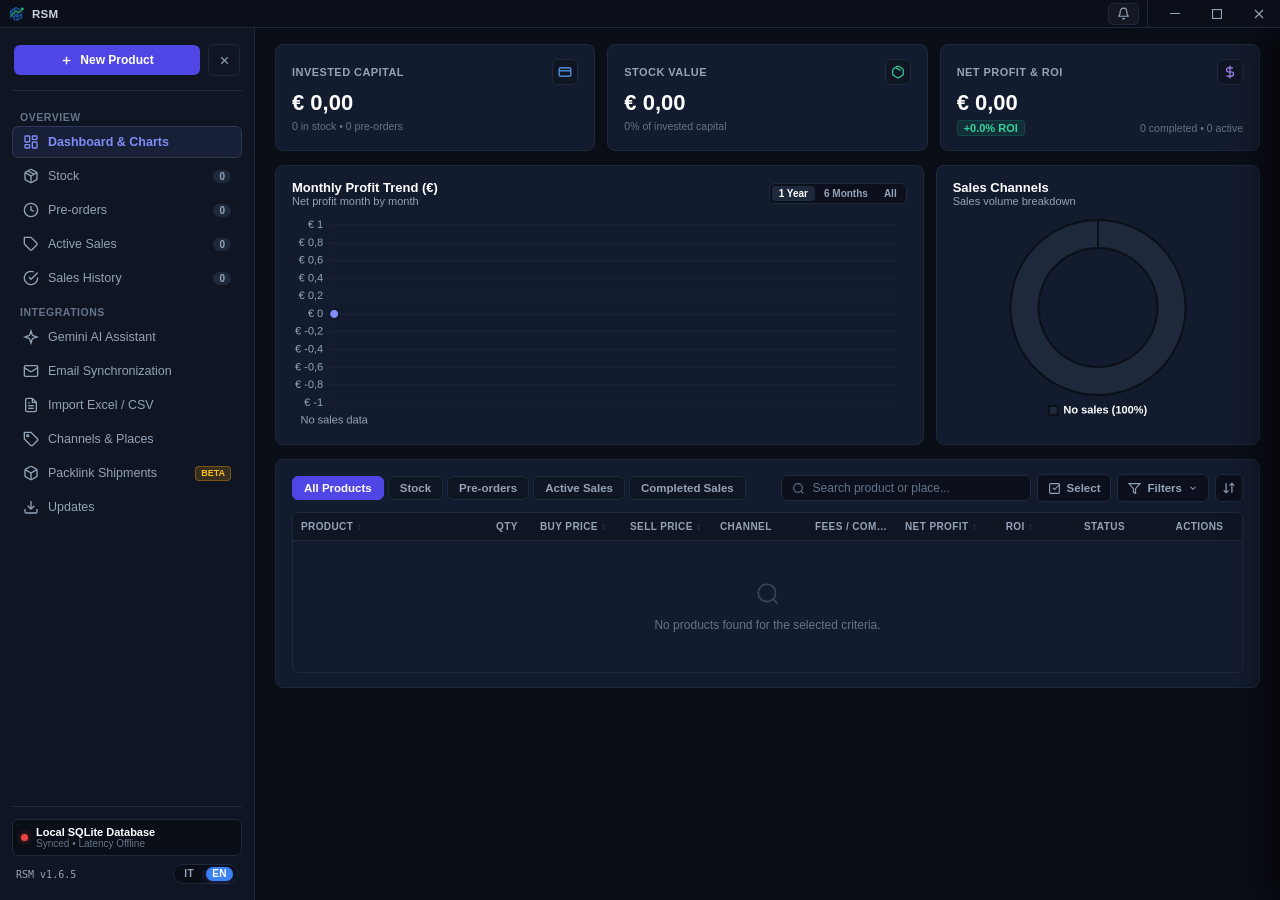
==== commit 93e0f1a4: "chore(release): bump version to 1.6.5 across app, tauri, and showcase website" ====
--- a/web/index.html
+++ b/web/index.html
@@ -193,7 +193,7 @@
           </div>
         </div>
         <div class="sidebar-version-row">
-          <span class="sidebar-version-text">RSM v<span id="app-version-label">1.6.4</span></span>
+          <span class="sidebar-version-text">RSM v<span id="app-version-label">1.6.5</span></span>
           <div class="lang-switcher-capsule" role="group" aria-label="Selettore lingua" data-i18n-aria-label="sidebar.langSelector">
             <button type="button" class="lang-btn active" id="lang-btn-it" data-lang="it" onclick="setAppLanguage('it')">IT</button>
             <span class="lang-divider" aria-hidden="true">|</span>
@@ -1481,7 +1481,7 @@
         <div>
           <h3 style="font-size: 14px; font-weight: 700; color: #fff;" data-i18n="update.modalTitle">Nuova Versione Disponibile</h3>
           <p id="update-subtitle" style="font-size: 11px; color: var(--text-muted); margin-top: 2px;">
-            Versione <strong id="update-target-version" style="color: #10b981;">v...</strong> disponibile (versione attuale: <span id="update-current-version">v1.6.4</span>)
+            Versione <strong id="update-target-version" style="color: #10b981;">v...</strong> disponibile (versione attuale: <span id="update-current-version">v1.6.5</span>)
           </p>
         </div>
         <button class="modal-close-btn" id="update-close-x" onclick="closeUpdateModal()">&times;</button>
